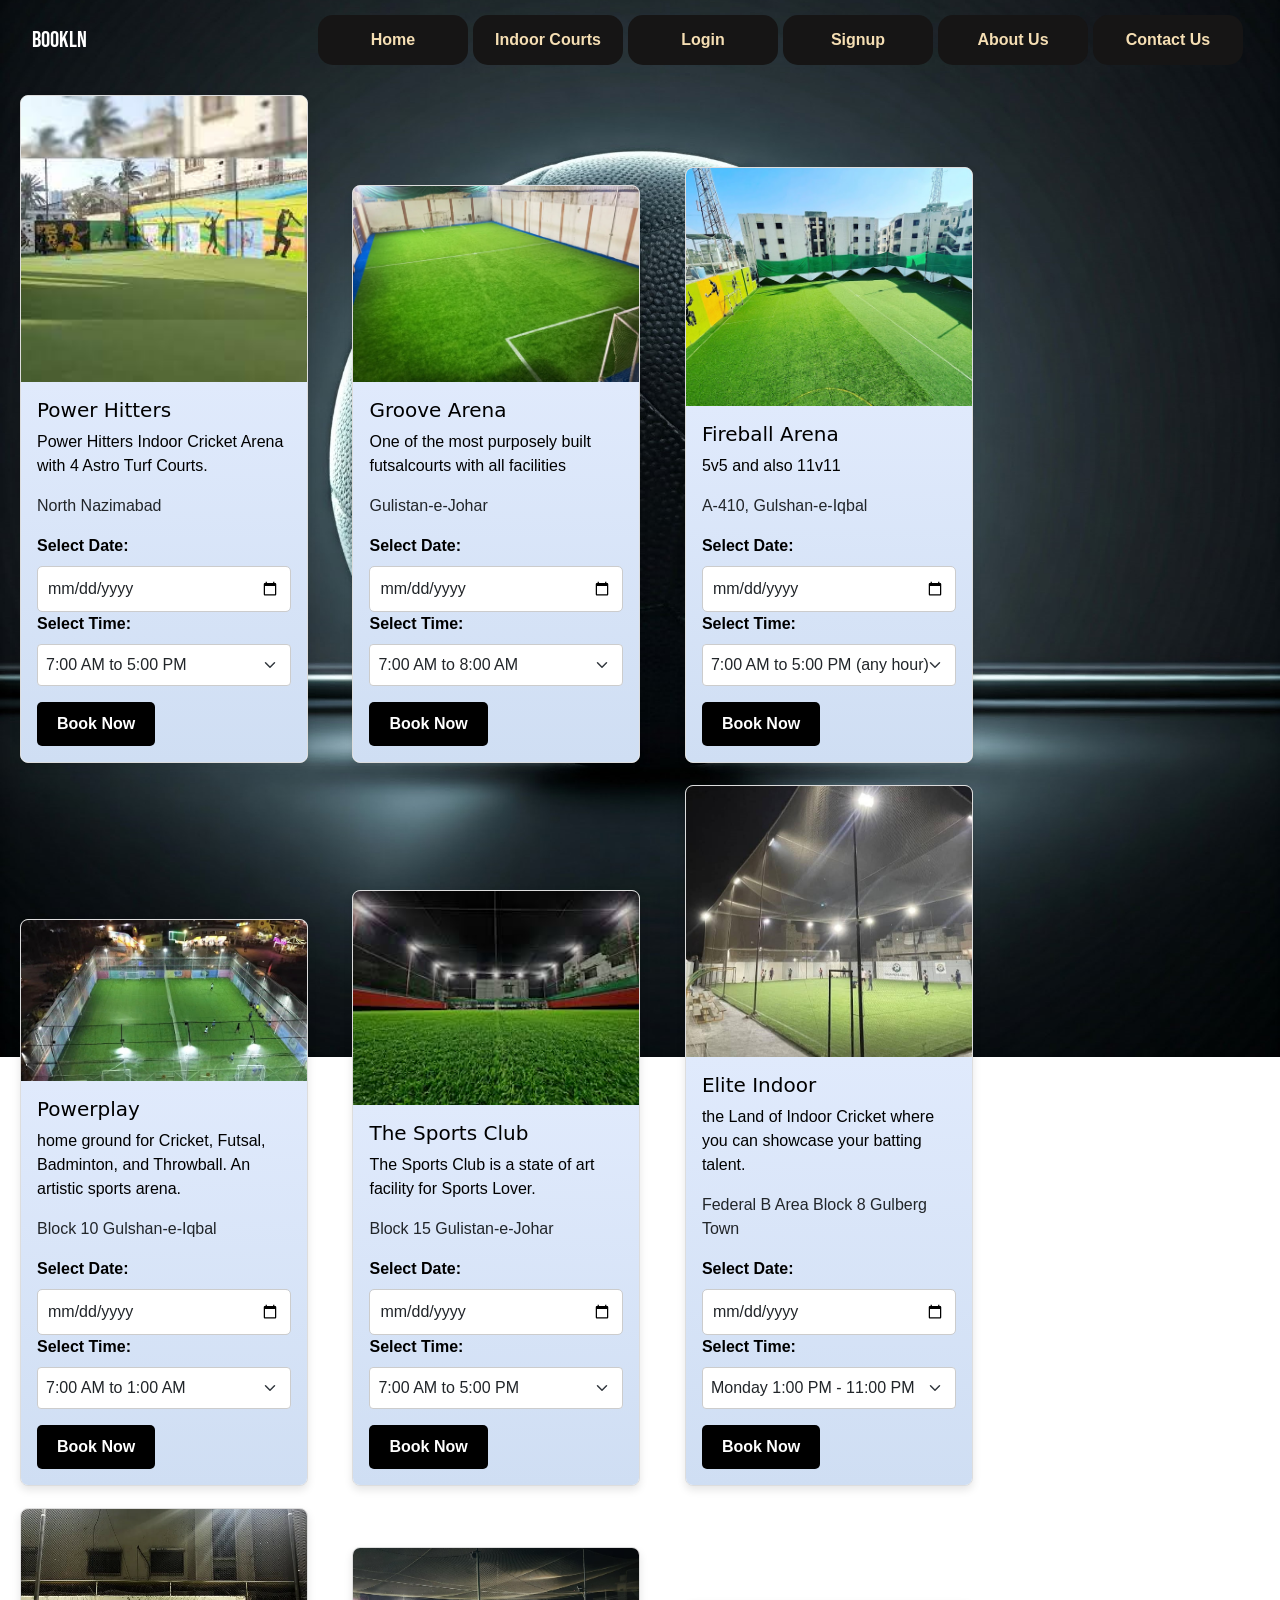
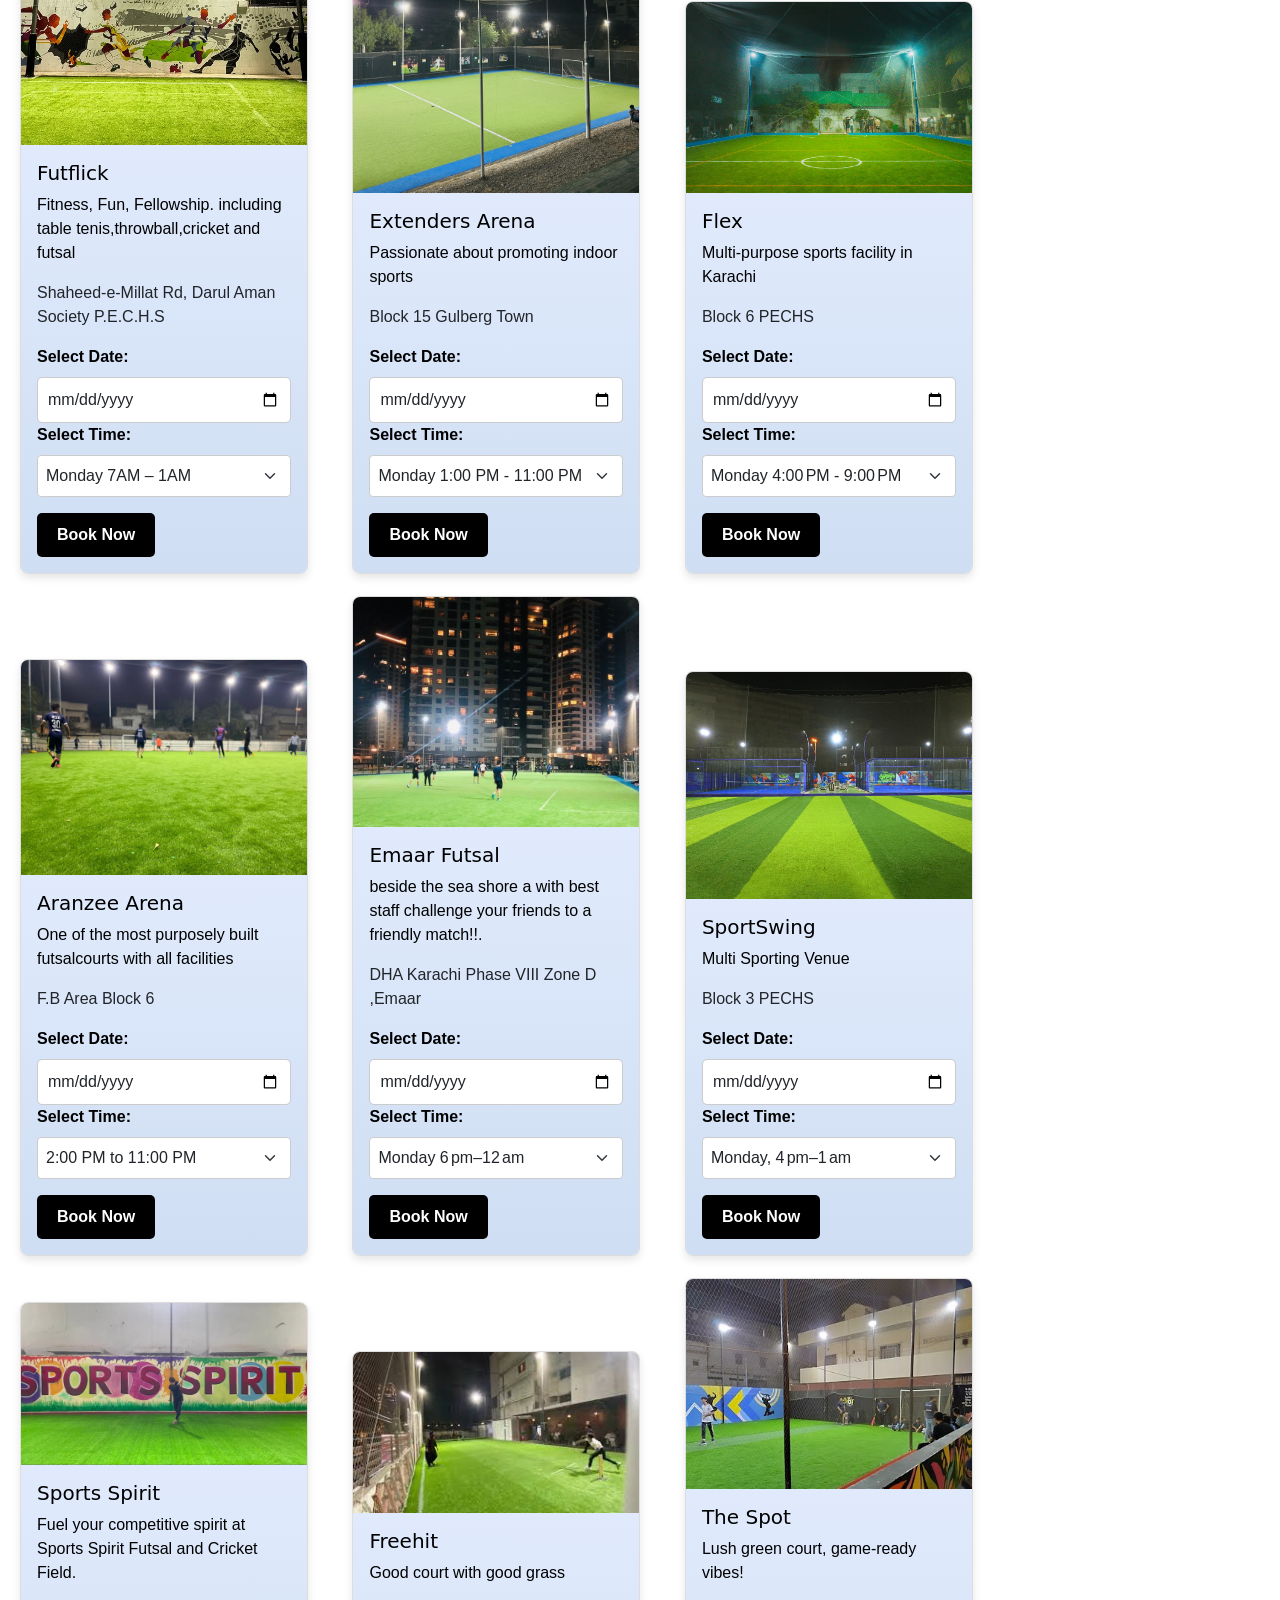
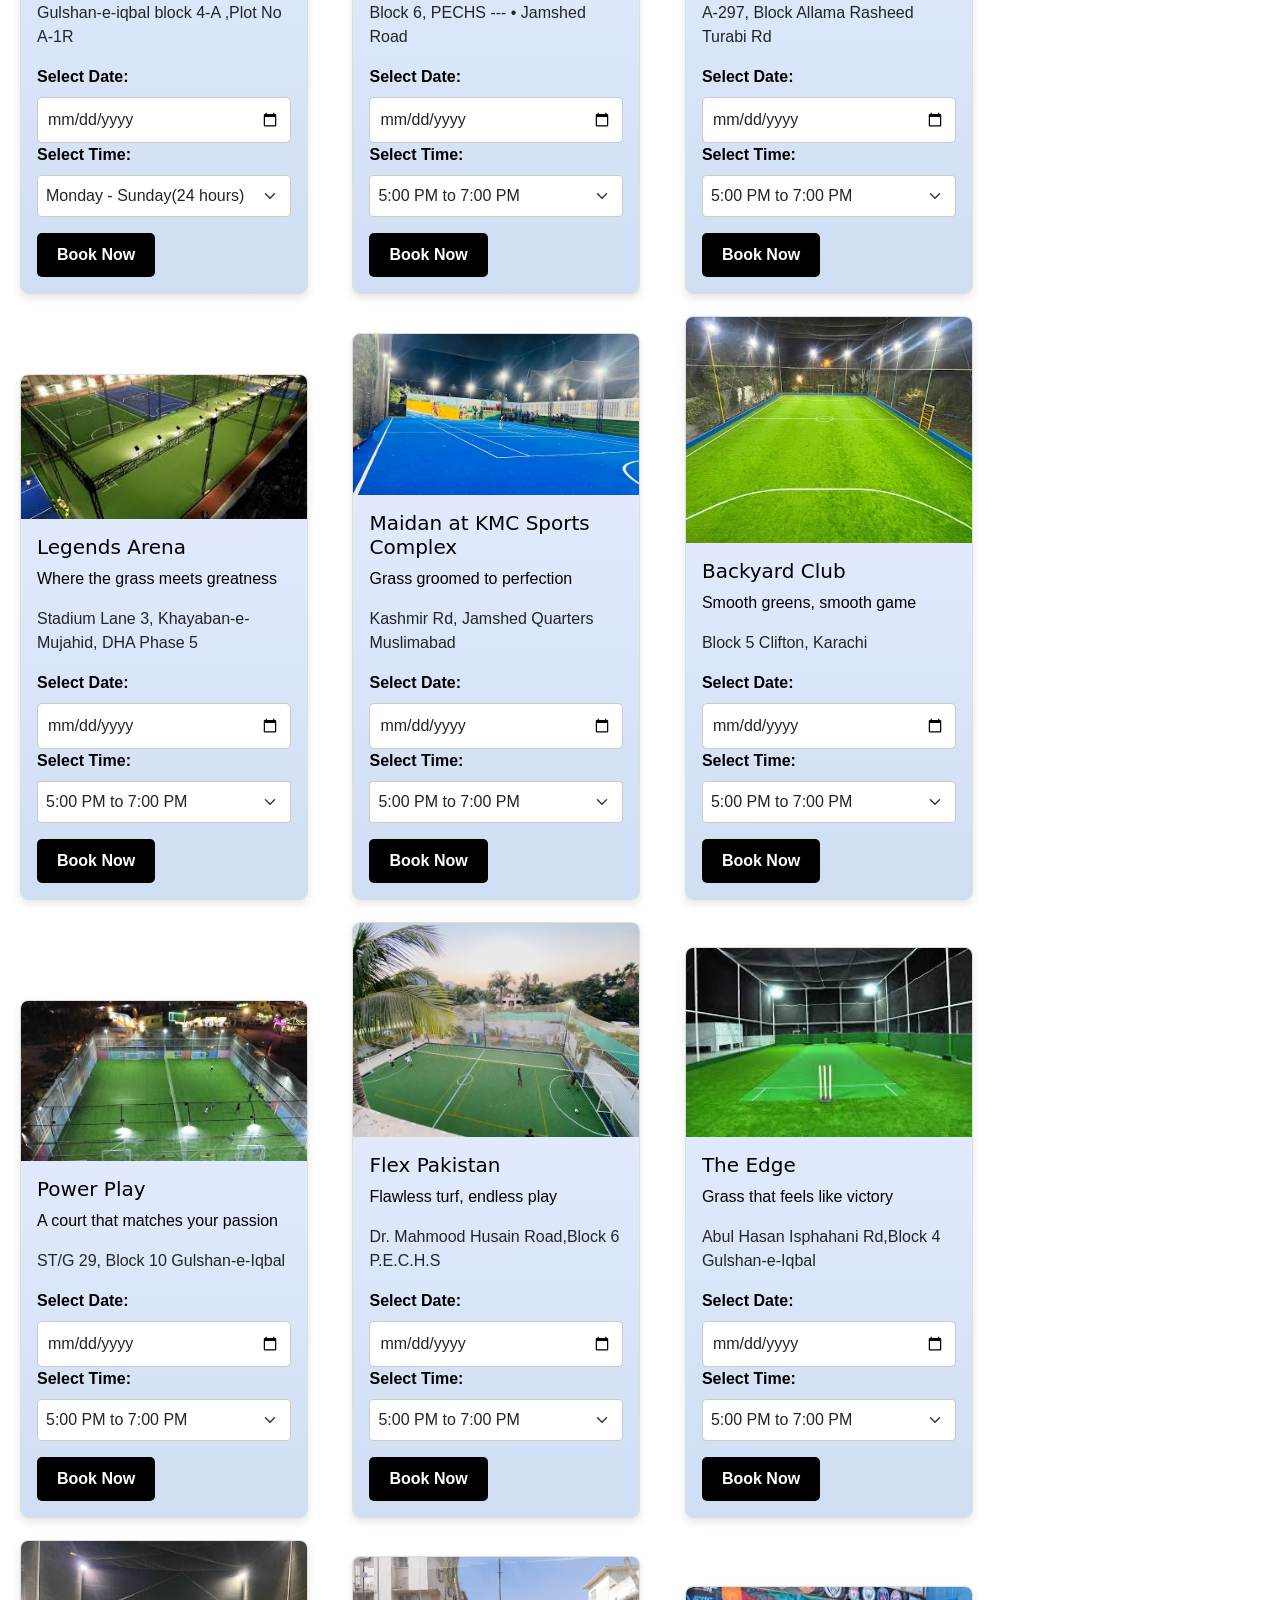
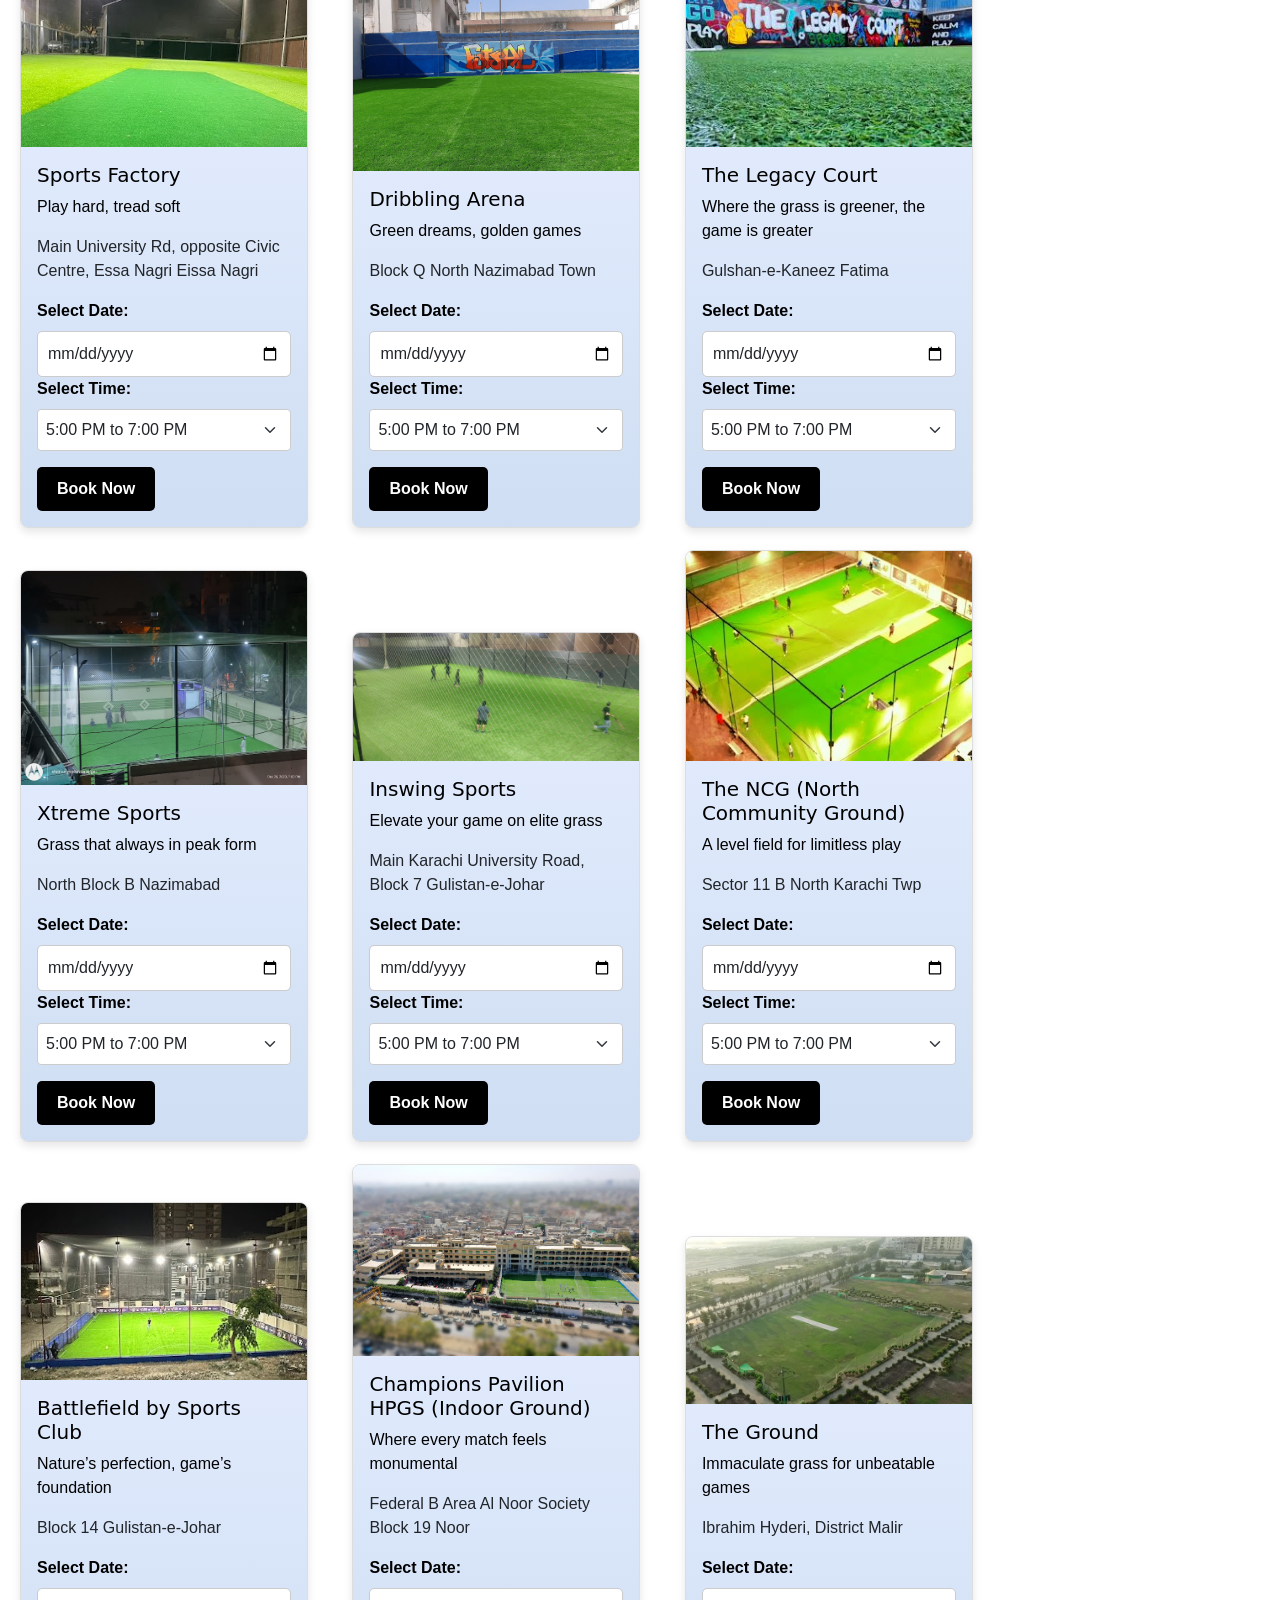
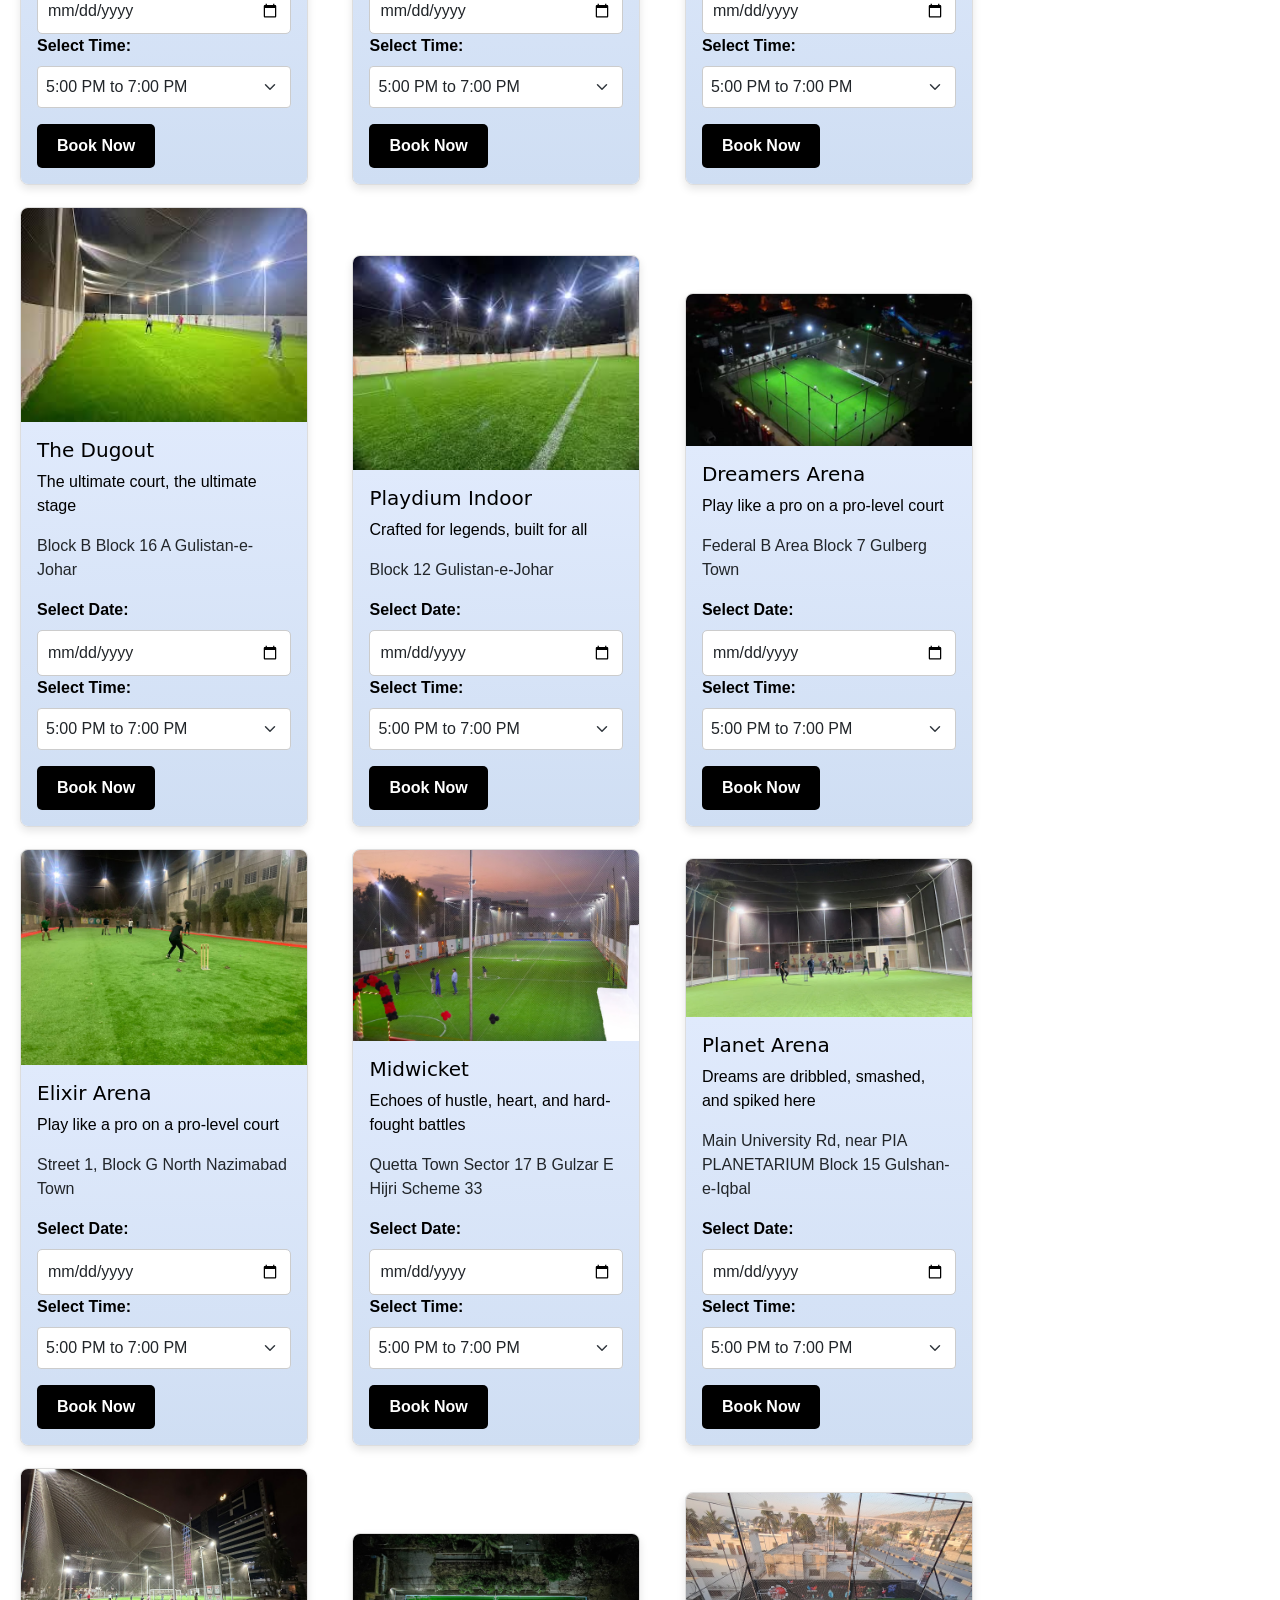
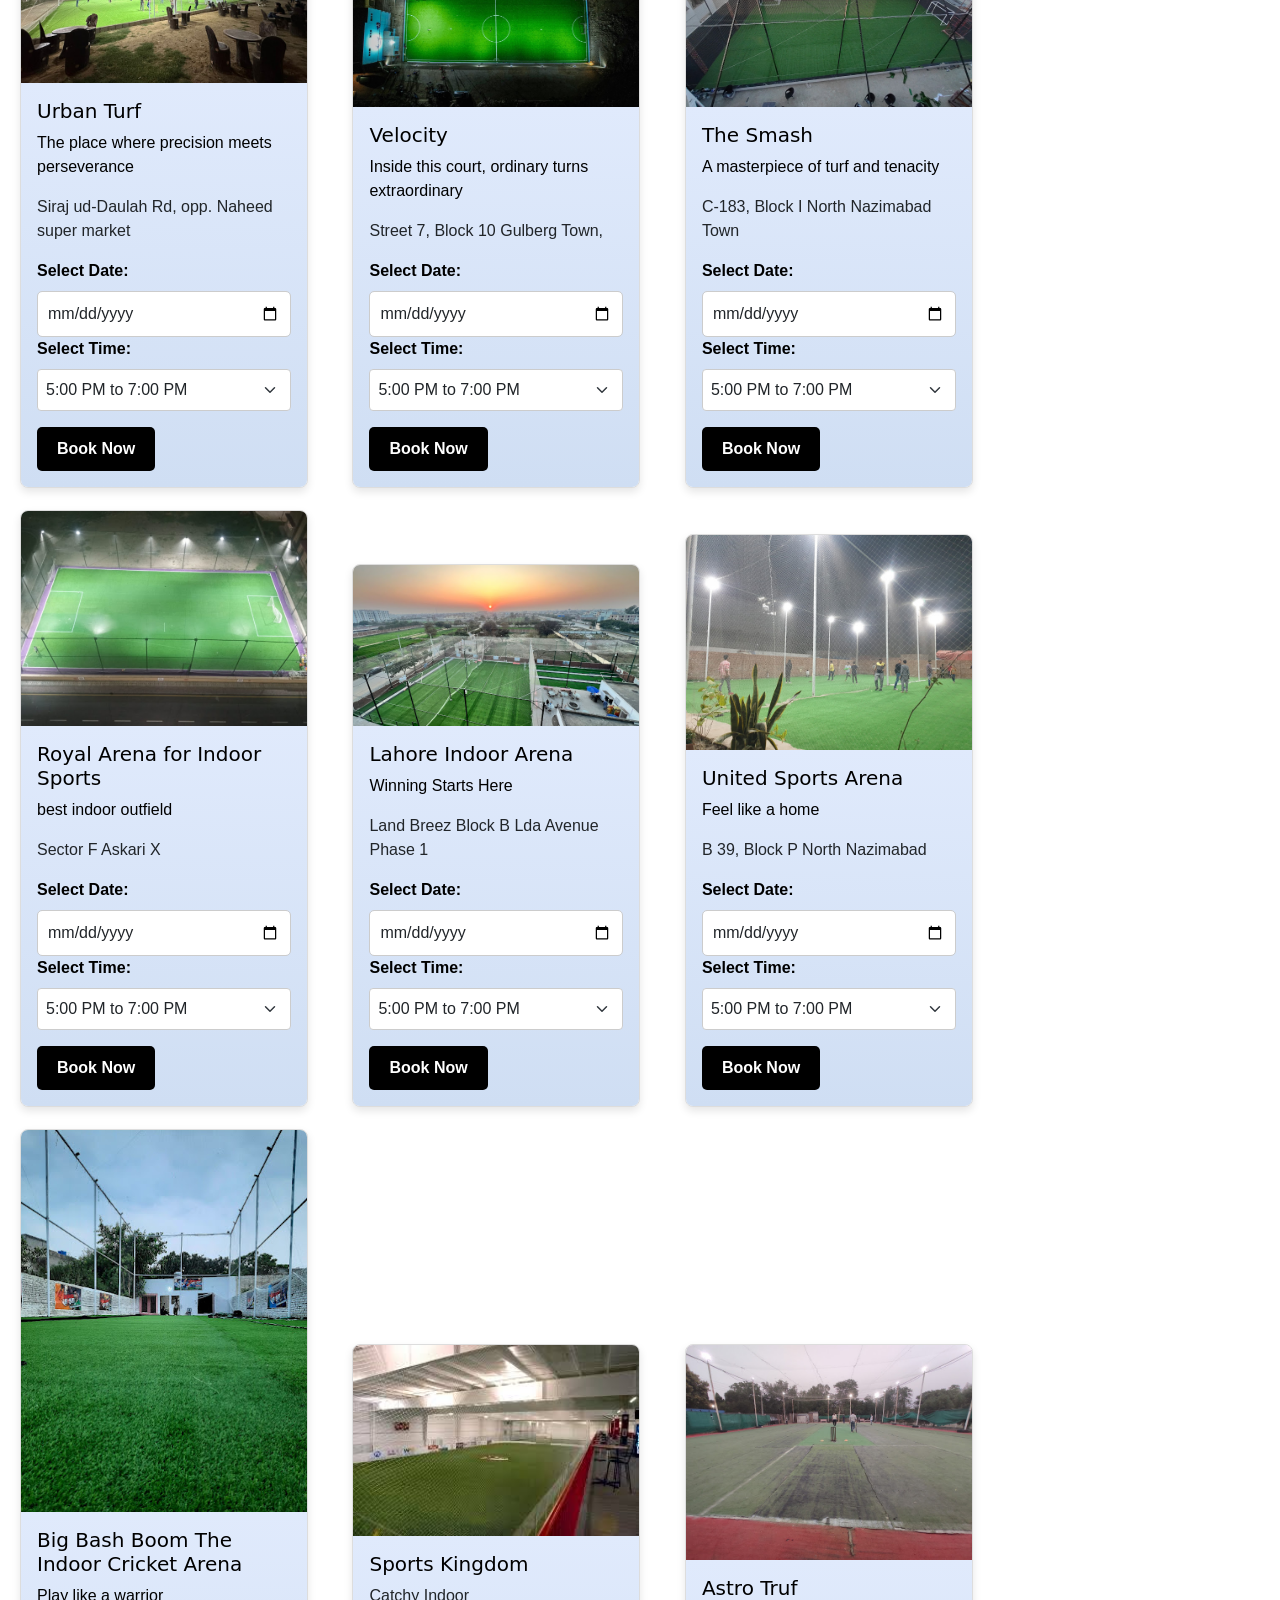
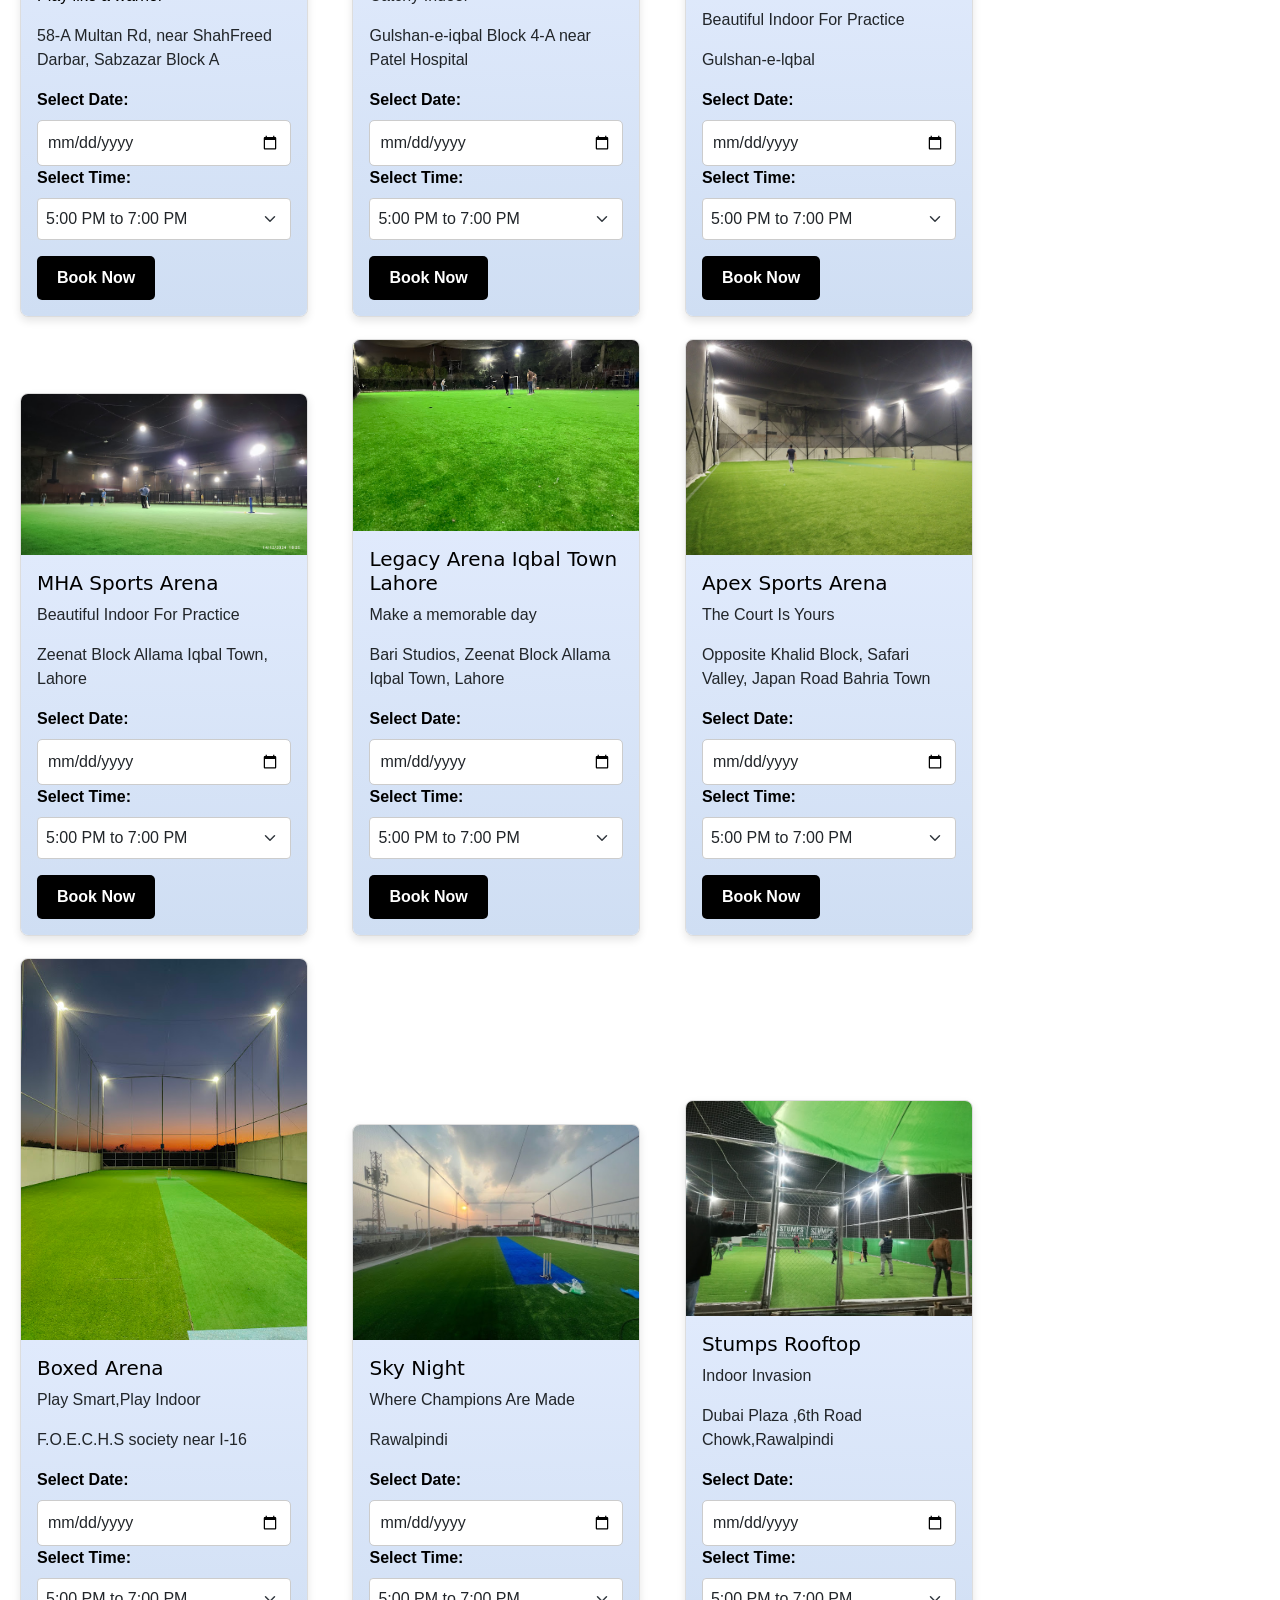
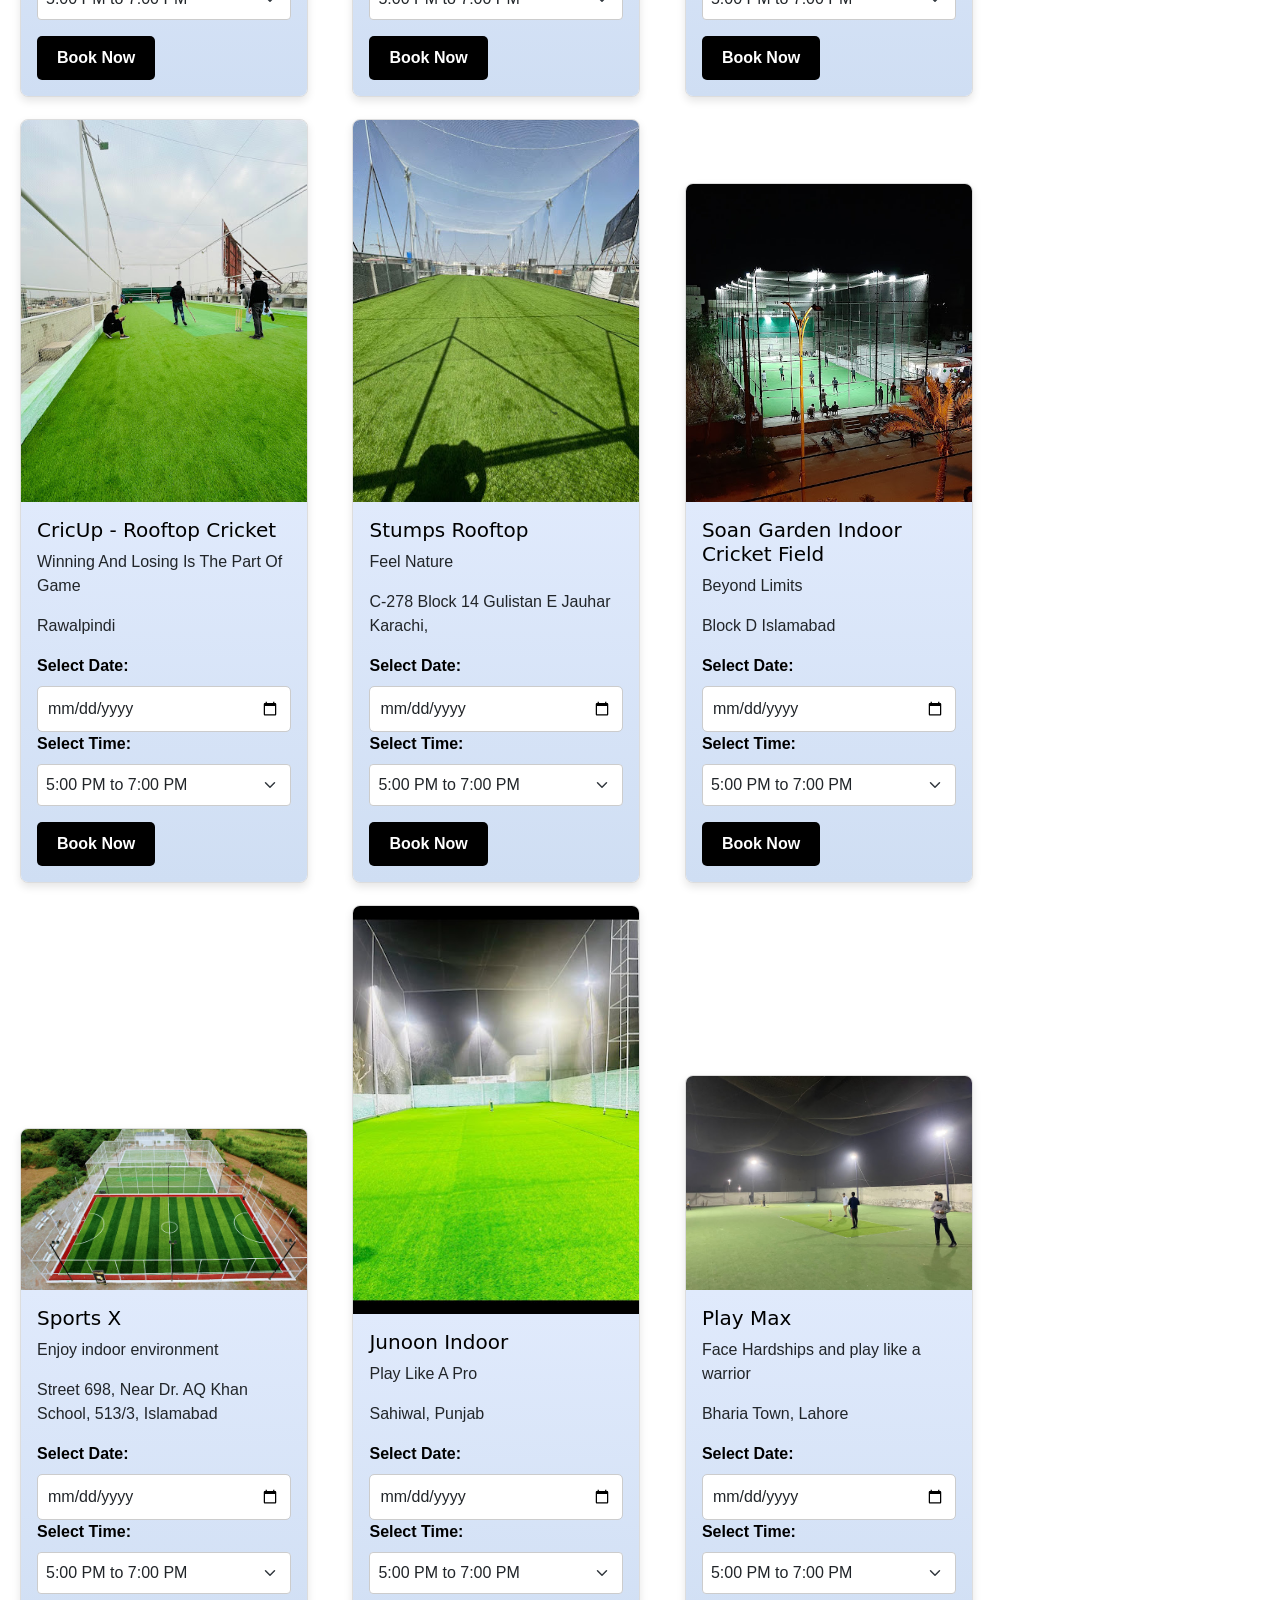
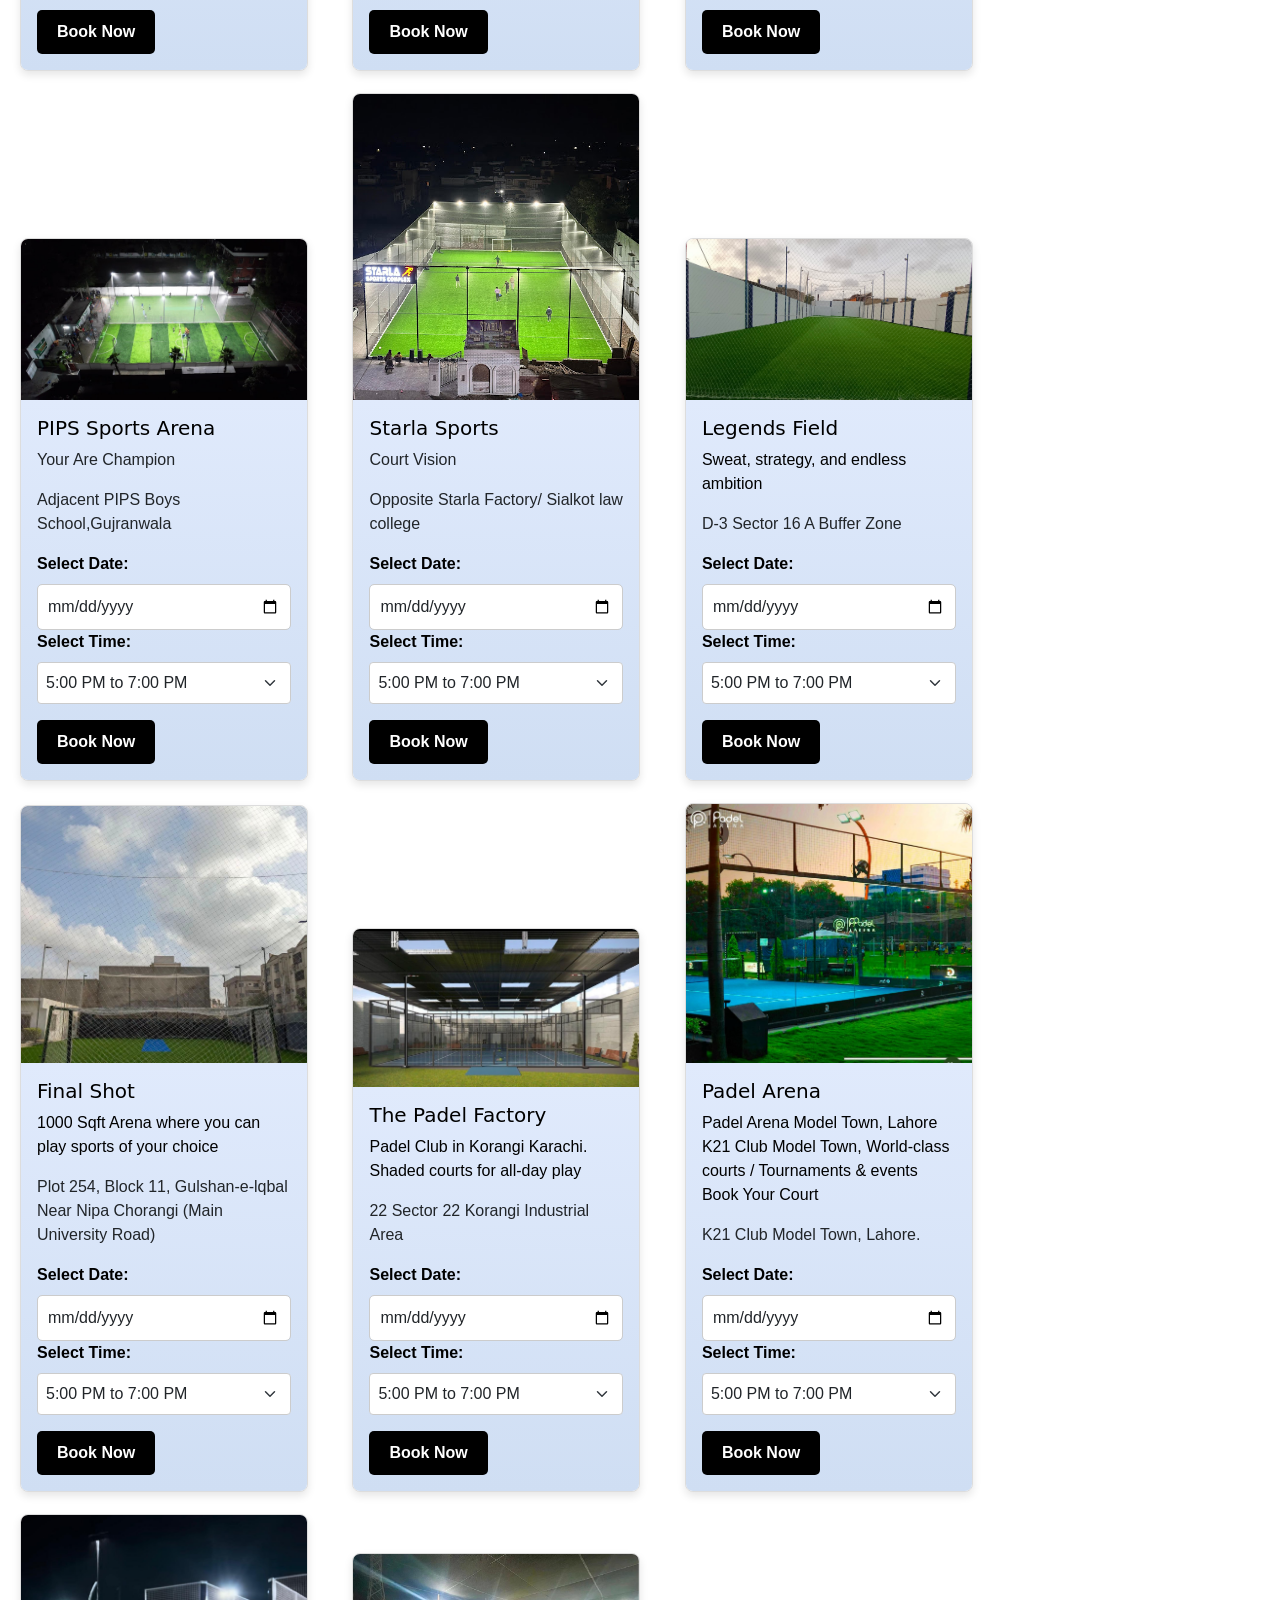
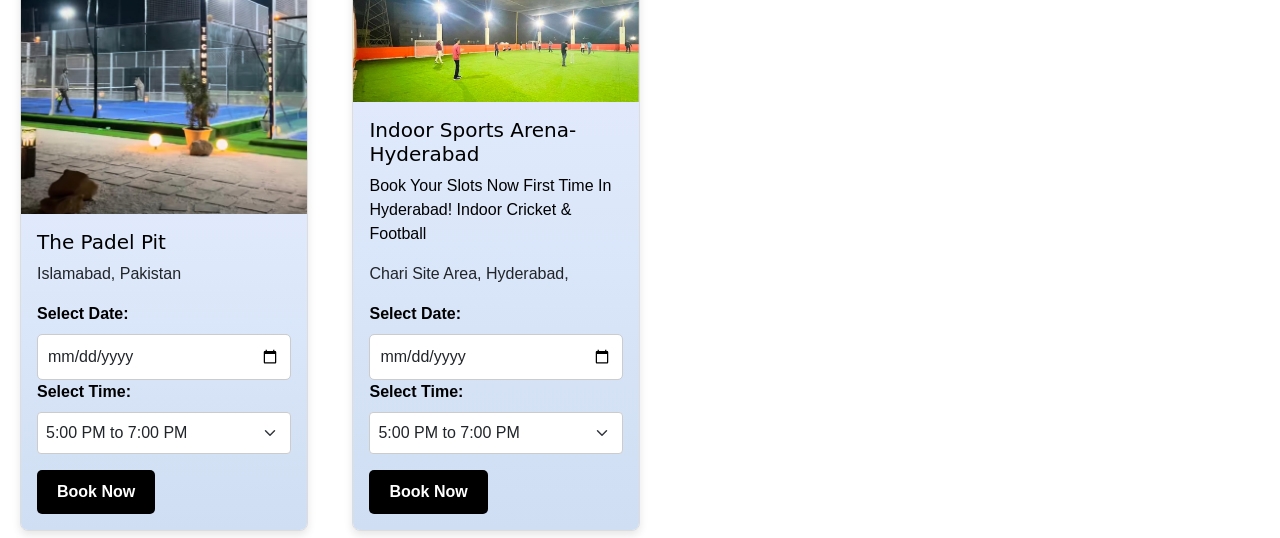
==== src/main/resources/static/indoor.html @ e923f92d "first commit" ====
<!DOCTYPE html>
<html lang="en">

<head>
    <meta charset="UTF-8" />
    <meta name="viewport" content="width=device-width, initial-scale=1.0" />
    <title>Indoor Grounds</title>
    <link rel="preconnect" href="https://fonts.googleapis.com">
    <link rel="preconnect" href="https://fonts.gstatic.com" crossorigin>
    <link
            href="https://fonts.googleapis.com/css2?family=Bebas+Neue&family=Montserrat:ital,wght@0,100..900;1,100..900&display=swap"
            rel="stylesheet">

    <link rel="stylesheet" href="https://cdn.jsdelivr.net/npm/bootstrap@5.3.3/dist/css/bootstrap.min.css">
    <link
            rel="stylesheet"
            href="css/style.css"  />
</head>

<body>
<section class="indoor-bg">

    <nav class="navbar navbar-expand-lg navbar-dark">
        <div class="container-fluid">
            <a class="nav-a navbar-brand" href="#">Bookln</a>
            <button class="navbar-toggler" type="button" data-bs-toggle="collapse" data-bs-target="#navbarNav"
                    aria-controls="navbarNav" aria-expanded="false" aria-label="Toggle navigation">
                <span class="navbar-toggler-icon"></span>
            </button>
            <div class="collapse navbar-collapse" id="navbarNav">
                <ul class="navbar-nav ms-auto">
                    <li>
                        <a class="nav-link" href="index.html"><span>Home</span></a>
                    </li>

                    <li class="nav-item">
                        <a class="nav-link" href="indoor.html"><span>Indoor Courts</span></a>
                    </li>
                    <li>
                        <a class="nav-link" href="login.html"><span>Login</span></a>
                    </li>
                    <li>
                        <a class="nav-link" href="signup.html"><span>Signup</span></a>
                    </li>
                    <li class="nav-item">
                        <a class="nav-link" aria-current="page" href="about.html"><span>About Us</span></a>
                    </li>
                    <li class="nav-item">
                        <a class="nav-link" href="contact.html"><span>Contact Us</span></a>
                    </li>
                </ul>
            </div>
        </div>
    </nav>

    <div class="card" data-court="Power Hitters">
        <img src="images/PowerHitters.jpg" class="card-img-top" alt="Power Hitters" />
        <div class="card-body">
            <h5 class="card-title">Power Hitters</h5>
            <p class="card-text">
                Power Hitters Indoor Cricket Arena with 4 Astro Turf Courts.
            </p>
            <p><i class="fa fa-map-marker"></i> North Nazimabad</p>


            <form action="/book" method="get">
                <input type="hidden" name="court" value="Power Hitters" />
                <input type="hidden" name="number" value="923333164366" />
                <label for="date-select">Select Date:</label>
                <input type="date" id="date-select" name="date" class="form-control" required>
                <label for="time-select-raheem">Select Time:</label>
                <select id="time-select-raheem" name="time" class="form-select">
                    <option value="7:00 AM to 5:00 PM (Monday to Tursday)">
                        7:00 AM to 5:00 PM
                    </option>
                    <option value="5:00 PM to 12:00 AM (Friday to Sunday)">
                        5:00 PM to 12:00 AM
                    </option>
                </select>
                <button type="submit" class="btn btn-primary">Book Now</button>
            </form>
        </div>
    </div>

    <div class="card" data-court="Groove Arena">
        <img src="images/Groove.PNG" class="card-img-top" alt="Groove Court" /> <div class="card-body">
        <h5 class="card-title">Groove Arena</h5>
        <p class="card-text">
            One of the most purposely built futsalcourts with all facilities
        </p>
        <p><i class="fa fa-map-marker"></i> Gulistan-e-Johar</p>

        <form action="/book" method="get">
            <input type="hidden" name="court" value="Groove Arena" />
            <input type="hidden" name="number" value="923153423429" />
            <label for="date-select">Select Date:</label>
            <input type="date" id="date-select" name="date" class="form-control" required>
            <label for="time-select-raheem">Select Time:</label>
            <select id="time-select-raheem" name="time" class="form-select">
                <option value="7:00 AM to 8:00 PM">7:00 AM to 8:00 AM</option>
                <option value="8:00 AM to 9:00 PM">8:00 AM to 9:00 AM</option>
                <option value="9:00 AM to 10:00 PM">9:00 AM to 10:00 AM</option>
                <option value="10:00 AM to 11:00 PM">10:00 AM to 11:00 AM</option>
                <option value="11:00 AM to 12:00 PM">11:00 AM to 12:00 PM</option>
                <option value="5:00 PM to 7:00 PM">5:00 PM to 7:00 PM</option>
                <option value="7:00 PM to 9:00 PM">7:00 PM to 9:00 PM</option>
                <option value="9:00 PM to 11:00 PM">9:00 PM to 11:00 PM</option>
                <option value="11:00 PM to 1:00 AM">11:00 PM to 1:00 AM</option>
            </select>
            <button type="submit" class="btn btn-primary">Book Now</button>
        </form>
    </div>
    </div>

    <div class="card" data-court="Fireball sports Arena">
        <img src="images/FIREBALL.jpg" class="card-img-top" alt="Fireball Arena" /> <div class="card-body">
        <h5 class="card-title">Fireball Arena</h5>
        <p class="card-text">5v5 and also 11v11</p>
        <p><i class="fa fa-map-marker"></i> A-410, Gulshan-e-Iqbal</p>

        <form action="/book" method="get">
            <input type="hidden" name="court" value="Fireball Arena" />
            <input type="hidden" name="number" value="923073833225" />
            <label for="date-select">Select Date:</label>
            <input type="date" id="date-select" name="date" class="form-control" required>
            <label for="time-select-raheem">Select Time:</label>
            <select id="time-select-raheem" name="time" class="form-select">
                <option value="7:00 AM to 5:00 PM">
                    7:00 AM to 5:00 PM (any hour)
                </option>
                <option value="7:00 PM to 1:00 AM">
                    7:00 PM to 1:00 AM (any hour)
                </option>
            </select>
            <button type="submit" class="btn btn-primary">Book Now</button>
        </form>
    </div>
    </div>

    <div class="card" data-court="Powerplay">
        <img src="images/powerplay.jpg" class="card-img-top" alt="Power play" /> <div class="card-body">
        <h5 class="card-title">Powerplay</h5>
        <p class="card-text">
            home ground for Cricket, Futsal, Badminton, and Throwball. An artistic
            sports arena.
        </p>
        <p><i class="fa fa-map-marker"></i> Block 10 Gulshan-e-Iqbal</p>


        <form action="/book" method="get">
            <input type="hidden" name="court" value="Powerplay" />
            <input type="hidden" name="number" value="923193497605" />
            <label for="date-select">Select Date:</label>
            <input type="date" id="date-select" name="date" class="form-control" required>
            <label for="time-select-raheem">Select Time:</label>
            <select id="time-select-raheem" name="time" class="form-select">
                <option value="7:00 AM to 1:00 AM">
                    7:00 AM to 1:00 AM
                </option>
            </select>
            <button type="submit" class="btn btn-primary">Book Now</button>
        </form>
    </div>
    </div>

    <div class="card" data-court="The Sports Club">
        <img src="images/thesportsclub.jpg" class="card-img-top" alt="Thesportsclub22" /> <div class="card-body">
        <h5 class="card-title">The Sports Club</h5>
        <p class="card-text">
            The Sports Club is a state of art facility for Sports Lover.
        </p>
        <p><i class="fa fa-map-marker"></i> Block 15 Gulistan-e-Johar</p>


        <form action="/book" method="get">
            <input type="hidden" name="court" value="Thesportsclub22" />
            <input type="hidden" name="number" value="923167090600" />
            <label for="date-select">Select Date:</label>
            <input type="date" id="date-select" name="date" class="form-control" required>
            <label for="time-select-raheem">Select Time:</label>
            <select id="time-select-raheem" name="time" class="form-select">
                <option value="7:00 AM to 5:00 PM">7:00 AM to 5:00 PM</option>
                <option value="5:00 PM to 12:00 AM">5:00 PM to 12:00 AM</option>
            </select>
            <button type="submit" class="btn btn-primary">Book Now</button>
        </form>
    </div>
    </div>

    <div class="card" data-court="Elite Indoor">
        <img src="images/EliteIndoor.jpg" class="card-img-top" alt="Elite Indoor" /> <div class="card-body">
        <h5 class="card-title">Elite Indoor</h5>
        <p class="card-text">
            the Land of Indoor Cricket where you can showcase your batting talent.
        </p>
        <p><i class="fa fa-map-marker"></i> Federal B Area Block 8 Gulberg Town</p>


        <form action="/book" method="get">
            <input type="hidden" name="court" value="Elite Indoor" />
            <input type="hidden" name="number" value="92335 2361184" />
            <label for="date-select">Select Date:</label>
            <input type="date" id="date-select" name="date" class="form-control" required>
            <label for="time-select-raheem">Select Time:</label>
            <select id="time-select-raheem" name="time" class="form-select">
                <option value="Monday 1:00 PM - 11:00 PM">
                    Monday 1:00 PM - 11:00 PM
                </option>
                <option value="Tuesday 1:00 PM - 11:00 PM">
                    Tuesday 1:00 PM - 11:00 PM
                </option>
                <option value="Wednesday 1:00 PM - 11:00 PM">
                    Wednesday 1:00 PM - 11:00 PM
                </option>
                <option value="Thusday 1:00 PM - 11:00 PM">
                    Thusday 1:00 PM - 11:00 PM
                </option>
                <option value="Friday 1:00 PM - 11:00 PM">
                    Friday 1:00 PM - 11:00 PM
                </option>
                <option value="Saturday 8:00 AM - 11:00 PM">
                    Satday 8:00 AM - 11:00 PM
                </option>
                <option value="Sunday 8:00 AM - 11:00 PM">
                    Sunday 8:00 AM - 11:00 PM
                </option>
            </select>
            <button type="submit" class="btn btn-primary">Book Now</button>
        </form>
    </div>
    </div>

    <div class="card" data-court="Futflick">
        <img src="images/FUTFLIX.PNG" class="card-img-top" alt="Futflick" /> <div class="card-body">
        <h5 class="card-title">Futflick</h5>
        <p class="card-text">
            Fitness, Fun, Fellowship. including table tenis,throwball,cricket and
            futsal
        </p>
        <p><i class="fa fa-map-marker"></i> Shaheed-e-Millat Rd, Darul Aman Society P.E.C.H.S</p>


        <form action="/book" method="get">
            <input type="hidden" name="court" value="Futflick" />
            <input type="hidden" name="number" value="923003928092" />
            <label for="date-select">Select Date:</label>
            <input type="date" id="date-select" name="date" class="form-control" required>
            <label for="time-select-raheem">Select Time:</label>
            <select id="time-select-raheem" name="time" class="form-select">
                <option value="Monday  7AM – 1AM">Monday 7AM – 1AM</option>
                <option value="Tuesday  7AM – 1AM">Tuesday 7AM – 1AM</option>
                <option value="Wednesday  7AM – 1AM">Wednesday 7AM – 1AM</option>
                <option value="Thusday 7AM – 1AM">Thusday 7AM – 1AM</option>
                <option value="Friday 7AM – 2AM">Friday 7AM – 2AM</option>
                <option value="Saturday 7AM – 4AM">Satday 7AM – 4AM</option>
                <option value="Sunday 7AM –11:30PM ">Sunday 7AM –11:30PM</option>
            </select>
            <button type="submit" class="btn btn-primary">Book Now</button>
        </form>
    </div>
    </div>

    <div class="card" data-court="Extenders Arena">
        <img src="images/ExtendersArena.jpg" class="card-img-top" alt="Extenders Arena" /> <div class="card-body">
        <h5 class="card-title">Extenders Arena</h5>
        <p class="card-text">Passionate about promoting indoor sports</p>
        <p><i class="fa fa-map-marker"></i> Block 15 Gulberg Town</p>


        <form action="/book" method="get">
            <input type="hidden" name="court" value="Extenders Arena" />
            <input type="hidden" name="number" value="923182294182" />
            <label for="date-select">Select Date:</label>
            <input type="date" id="date-select" name="date" class="form-control" required>
            <label for="time-select-raheem">Select Time:</label>
            <select id="time-select-raheem" name="time" class="form-select">
                <option value="Monday 1:00 PM - 11:00 PM">
                    Monday 1:00 PM - 11:00 PM
                </option>
                <option value="Tuesday 1:00 PM - 11:00 PM">
                    Tuesday 1:00 PM - 11:00 PM
                </option>
                <option value="Wednesday 1:00 PM - 11:00 PM">
                    Wednesday 1:00 PM - 11:00 PM
                </option>
                <option value="Thusday 1:00 PM - 11:00 PM">
                    Thusday 1:00 PM - 11:00 PM
                </option>
                <option value="Friday 1:00 PM - 11:00 PM">
                    Friday 1:00 PM - 11:00 PM
                </option>
                <option value="Saturday 8:00 AM - 11:00 PM">
                    Satday 8:00 AM - 11:00 PM
                </option>
                <option value="Sunday 8:00 AM - 11:00 PM">
                    Sunday 8:00 AM - 11:00 PM
                </option>
            </select>
            <button type="submit" class="btn btn-primary">Book Now</button>
        </form>
    </div>
    </div>

    <div class="card" data-court="Flex ">
        <img src="images/Flex.jpg" class="card-img-top" alt="Flex " /> <div class="card-body">
        <h5 class="card-title">Flex</h5>
        <p class="card-text">Multi-purpose sports facility in Karachi</p>
        <p><i class="fa fa-map-marker"></i> Block 6 PECHS</p>


        <form action="/book" method="get">
            <input type="hidden" name="court" value="Flex" />
            <input type="hidden" name="number" value="923241027055" />
            <label for="date-select">Select Date:</label>
            <input type="date" id="date-select" name="date" class="form-control" required>
            <label for="time-select-raheem">Select Time:</label>
            <select id="time-select-raheem" name="time" class="form-select">
                <option value="Monday ">Monday 4:00 PM - 9:00 PM</option>
                <option value="Tuesday ">Tuesday 4:30 PM - 9:00 PM</option>
                <option value="Wednesday ">Wednesday 4:30 PM - 9:00 PM</option>
                <option value="Thusday ">Thusday 4:30 PM - 9:00 PM</option>
                <option value="Friday">Friday 4:30 PM - 9:30 PM</option>
                <option value="Saturday ">Satday 4:30 PM - 9:30 PM</option>
                <option value="Sunday ">Sunday 4:30 PM - 9:30 PM</option>
            </select>
            <button type="submit" class="btn btn-primary">Book Now</button>
        </form>
    </div>
    </div>

    <div class="card" data-court="Aranzee Arena">
        <img src="images/AranzeeArena.jpg" class="card-img-top" alt="Aranzee Arena" /> <div class="card-body">
        <h5 class="card-title">Aranzee Arena</h5>
        <p class="card-text">
            One of the most purposely built futsalcourts with all facilities
        </p>
        <p><i class="fa fa-map-marker"></i> F.B Area Block 6</p>


        <form action="/book" method="get">
            <input type="hidden" name="court" value="Aranzee Arena" />
            <input type="hidden" name="number" value="923332226424" />
            <label for="date-select">Select Date:</label>
            <input type="date" id="date-select" name="date" class="form-control" required>
            <label for="time-select-raheem">Select Time:</label>
            <select id="time-select-raheem" name="time" class="form-select">
                <option value="2:00 PM to 11:00 PM">2:00 PM to 11:00 PM</option>
            </select>
            <button type="submit" class="btn btn-primary">Book Now</button>
        </form>
    </div>
    </div>

    <div class="card" data-court="Emaar Futsal ">
        <img src="images/KUEmaar.jpg" class="card-img-top" alt=" Emaar Futsal " /> <div class="card-body">
        <h5 class="card-title">Emaar Futsal</h5>
        <p class="card-text">
            beside the sea shore a with best staff challenge your friends to a
            friendly match!!.
        </p>
        <p><i class="fa fa-map-marker"></i> DHA Karachi Phase VIII Zone D ,Emaar</p>


        <form action="/book" method="get">
            <input type="hidden" name="court" value="Emaar Futsal" />
            <input type="hidden" name="number" value="923026792222." />
            <label for="date-select">Select Date:</label>
            <input type="date" id="date-select" name="date" class="form-control" required>
            <label for="time-select-raheem">Select Time:</label>
            <select id="time-select-raheem" name="time" class="form-select">
                <option value="Monday ,Time:        ">Monday 6 pm–12 am</option>
                <option value="Tuesday,Time:         ">Tuesday 6 pm–12 am</option>
                <option value="Wednesday,Time:         ">
                    Wednesday 6 pm–12 am
                </option>
                <option value="Thursday ,Time:        ">Thursday 6 pm–12 am</option>
                <option value="Friday,Time:        ">Friday 6 pm–12 am</option>
                <option value="Saturday ,Time:        ">
                    Saturday 12 pm–12 am
                </option>
                <option value="Sunday ,Time:         ">Sunday 12 pm–12 am</option>
            </select>
            <button type="submit" class="btn btn-primary">Book Now</button>
        </form>
    </div>
    </div>

    <div class="card" data-court="Sportswing">
        <img src="images/sportswin.jpg" class="card-img-top" alt="Sportswing" /> <div class="card-body">
        <h5 class="card-title">SportSwing</h5>
        <p class="card-text">Multi Sporting Venue</p>
        <p><i class="fa fa-map-marker"></i> Block 3 PECHS</p>


        <form action="/book" method="get">
            <input type="hidden" name="court" value="Sportwing" />
            <input type="hidden" name="number" value="923241541163" />
            <label for="date-select">Select Date:</label>
            <input type="date" id="date-select" name="date" class="form-control" required>
            <label for="time-select-raheem">Select Time:</label>
            <select id="time-select-raheem" name="time" class="form-select">
                <option value="Monday ,Time:        ">Monday, 4 pm–1 am</option>
                <option value="Tuesday,Time:         ">Tuesday, 4 pm–1 am</option>
                <option value="Wednesday,Time:         ">
                    Wednesday, 4 pm–12 am
                </option>
                <option value="Thursday ,Time:        ">
                    Thursday, 12 am–1 pm and 4 pm–1 am
                </option>
                <option value="Friday,Time:        ">Friday, 4 am–1 pm</option>
                <option value="Saturday ,Time:        ">Saturday, 1 pm–1 am</option>
                <option value="Sunday ,Time:         ">Sunday, 1 pm–1 am</option>
            </select>
            <button type="submit" class="btn btn-primary">Book Now</button>
        </form>
    </div>
    </div>

    <div class="card" data-court="Sports Spirit ">
        <img src="images/sportspirit.jpg" class="card-img-top" alt="Sports Spirit" /> <div class="card-body">
        <h5 class="card-title">Sports Spirit</h5>
        <p class="card-text">
            Fuel your competitive spirit at Sports Spirit Futsal and Cricket
            Field.
        </p>
        <p><i class="fa fa-map-marker"></i> Gulshan-e-iqbal block 4-A ,Plot No A-1R </p>


        <form action="/book" method="get">
            <input type="hidden" name="court" value="Sports Spirit" />
            <input type="hidden" name="number" value="923238283392" />
            <label for="date-select">Select Date:</label>
            <input type="date" id="date-select" name="date" class="form-control" required>
            <label for="time-select-raheem">Select Time:</label>
            <select id="time-select-raheem" name="time" class="form-select">
                <option value="day:            time:         ">
                    Monday - Sunday(24 hours)
                </option>
            </select>
            <button type="submit" class="btn btn-primary">Book Now</button>
        </form>
    </div>
    </div>

    <div class="card" data-court="Freehit">
        <img src="images/freehit.jpg" class="card-img-top" alt="Freehit" /> <div class="card-body">
        <h5 class="card-title">Freehit</h5>
        <p class="card-text">Good court with good grass</p>
        <p><i class="fa fa-map-marker"></i> Block 6, PECHS --- • Jamshed Road</p>

        <form action="/book" method="get">
            <input type="hidden" name="court" value="Freehit" />
            <input type="hidden" name="number" value="923182943399" />
            <label for="date-select">Select Date:</label>
            <input type="date" id="date-select" name="date" class="form-control" required>
            <label for="time-select-Freehit">Select Time:</label>
            <select id="time-select-Freehit" name="time" class="form-select">
                <option value="5:00 PM to 7:00 PM">5:00 PM to 7:00 PM</option>
                <option value="7:00 PM to 9:00 PM">7:00 PM to 9:00 PM</option>
                <option value="9:00 PM to 11:00 PM">9:00 PM to 11:00 PM</option>
                <option value="11:00 PM to 1:00 AM">11:00 PM to 1:00 AM</option>
            </select>
            <button type="submit" class="btn btn-primary">Book Now</button>
        </form>
    </div>
    </div>

    <div class="card" data-court="The Spot">
        <img src="images/spot.jpg" class="card-img-top" alt="The Spot" /> <div class="card-body">
        <h5 class="card-title">The Spot</h5>
        <p class="card-text">Lush green court, game-ready vibes!</p>
        <p><i class="fa fa-map-marker"></i> A-297, Block Allama Rasheed Turabi Rd</p>


        <form action="/book" method="get">
            <input type="hidden" name="court" value="The Spot" />
            <input type="hidden" name="number" value="923333095932" />
            <label for="date-select">Select Date:</label>
            <input type="date" id="date-select" name="date" class="form-control" required>
            <label for="time-select-The Spot">Select Time:</label>
            <select id="time-select-The Spot" name="time" class="form-select">
                <option value="5:00 PM to 7:00 PM">5:00 PM to 7:00 PM</option>
                <option value="7:00 PM to 9:00 PM">7:00 PM to 9:00 PM</option>
                <option value="9:00 PM to 11:00 PM">9:00 PM to 11:00 PM</option>
                <option value="11:00 PM to 1:00 AM">11:00 PM to 1:00 AM</option>
            </select>
            <button type="submit" class="btn btn-primary">Book Now</button>
        </form>
    </div>
    </div>

    <div class="card" data-court="Legends Arena">
        <img src="images/Legends arena.jpg" class="card-img-top" alt="Legends Arena" /> <div class="card-body">
        <h5 class="card-title">Legends Arena</h5>
        <p class="card-text">Where the grass meets greatness</p>
        <p><i class="fa fa-map-marker"></i> Stadium Lane 3, Khayaban-e-Mujahid, DHA Phase 5</p>

        <form action="/book" method="get">
            <input type="hidden" name="court" value="Legends Arena" />
            <input type="hidden" name="number" value="923001127362" />
            <label for="date-select">Select Date:</label>
            <input type="date" id="date-select" name="date" class="form-control" required>
            <label for="time-select-Legends Arena">Select Time:</label>
            <select id="time-select-Legends Arena" name="time" class="form-select">
                <option value="5:00 PM to 7:00 PM">5:00 PM to 7:00 PM</option>
                <option value="7:00 PM to 9:00 PM">7:00 PM to 9:00 PM</option>
                <option value="9:00 PM to 11:00 PM">9:00 PM to 11:00 PM</option>
                <option value="11:00 PM to 1:00 AM">11:00 PM to 1:00 AM</option>
            </select>
            <button type="submit" class="btn btn-primary">Book Now</button>
        </form>
    </div>
    </div>

    <div class="card" data-court="Maidan at KMC Sports Complex">
        <img src="images/Maidan_at_kmc.jpg" class="card-img-top"
             alt="Maidan at KMC Sports Complex" /> <div class="card-body">
        <h5 class="card-title">Maidan at KMC Sports Complex</h5>
        <p class="card-text">Grass groomed to perfection</p>
        <p><i class="fa fa-map-marker"></i> Kashmir Rd, Jamshed Quarters Muslimabad</p>


        <form action="/book" method="get">
            <input type="hidden" name="court" value="Maidan at KMC Sports Complex" />
            <input type="hidden" name="number" value="923330624326" />
            <label for="date-select">Select Date:</label>
            <input type="date" id="date-select" name="date" class="form-control" required>
            <label for="time-select-Maidan at KMC Sports Complex">Select Time:</label>
            <select id="time-select-Maidan at KMC Sports Complex" name="time" class="form-select">
                <option value="5:00 PM to 7:00 PM">5:00 PM to 7:00 PM</option>
                <option value="7:00 PM to 9:00 PM">7:00 PM to 9:00 PM</option>
                <option value="9:00 PM to 11:00 PM">9:00 PM to 11:00 PM</option>
                <option value="11:00 PM to 1:00 AM">11:00 PM to 1:00 AM</option>
            </select>
            <button type="submit" class="btn btn-primary">Book Now</button>
        </form>
    </div>
    </div>

    <div class="card" data-court="Backyard Club">
        <img src="images/backyardclub.jpg" class="card-img-top" alt="Backyard Club" /> <div class="card-body">
        <h5 class="card-title">Backyard Club</h5>
        <p class="card-text">Smooth greens, smooth game</p>
        <p><i class="fa fa-map-marker"></i> Block 5 Clifton, Karachi</p>



        <form action="/book" method="get">
            <input type="hidden" name="court" value="Backyard Club" />
            <input type="hidden" name="number" value="923196756090" />
            <label for="date-select">Select Date:</label>
            <input type="date" id="date-select" name="date" class="form-control" required>
            <label for="time-select-Backyard Club">Select Time:</label>
            <select id="time-select-Backyard Club" name="time" class="form-select">
                <option value="5:00 PM to 7:00 PM">5:00 PM to 7:00 PM</option>
                <option value="7:00 PM to 9:00 PM">7:00 PM to 9:00 PM</option>
                <option value="9:00 PM to 11:00 PM">9:00 PM to 11:00 PM</option>
                <option value="11:00 PM to 1:00 AM">11:00 PM to 1:00 AM</option>
            </select>
            <button type="submit" class="btn btn-primary">Book Now</button>
        </form>
    </div>
    </div>

    <div class="card" data-court="Power Play">
        <img src="images/powerplay.jpg" class="card-img-top" alt="Power Play" /> <div class="card-body">
        <h5 class="card-title">Power Play</h5>
        <p class="card-text">A court that matches your passion</p>
        <p><i class="fa fa-map-marker"></i> ST/G 29, Block 10 Gulshan-e-Iqbal</p>



        <form action="/book" method="get">
            <input type="hidden" name="court" value="Power Play" />
            <input type="hidden" name="number" value="923313165589" />
            <label for="date-select">Select Date:</label>
            <input type="date" id="date-select" name="date" class="form-control" required>
            <label for="time-select-Power Play">Select Time:</label>
            <select id="time-select-Power Play" name="time" class="form-select">
                <option value="5:00 PM to 7:00 PM">5:00 PM to 7:00 PM</option>
                <option value="7:00 PM to 9:00 PM">7:00 PM to 9:00 PM</option>
                <option value="9:00 PM to 11:00 PM">9:00 PM to 11:00 PM</option>
                <option value="11:00 PM to 1:00 AM">11:00 PM to 1:00 AM</option>
            </select>
            <button type="submit" class="btn btn-primary">Book Now</button>
        </form>
    </div>
    </div>

    <div class="card" data-court="Flex Pakistan">
        <img src="images/flex pakistan.jpg" class="card-img-top" alt="Flex Pakistan" /> <div class="card-body">
        <h5 class="card-title">Flex Pakistan</h5>
        <p class="card-text">Flawless turf, endless play</p>
        <p><i class="fa fa-map-marker"></i> Dr. Mahmood Husain Road,Block 6 P.E.C.H.S</p>


        <form action="/book" method="get">
            <input type="hidden" name="court" value="Flex Pakistan" />
            <input type="hidden" name="number" value="923241027055" />
            <label for="date-select">Select Date:</label>
            <input type="date" id="date-select" name="date" class="form-control" required>
            <label for="time-select-Flex Pakistan">Select Time:</label>
            <select id="time-select-Flex Pakistan" name="time" class="form-select">
                <option value="5:00 PM to 7:00 PM">5:00 PM to 7:00 PM</option>
                <option value="7:00 PM to 9:00 PM">7:00 PM to 9:00 PM</option>
                <option value="9:00 PM to 11:00 PM">9:00 PM to 11:00 PM</option>
                <option value="11:00 PM to 1:00 AM">11:00 PM to 1:00 AM</option>
            </select>
            <button type="submit" class="btn btn-primary">Book Now</button>
        </form>
    </div>
    </div>

    <div class="card" data-court="The Edge ">
        <img src="images/TheEdge.jpg" class="card-img-top" alt="The Edge " /> <div class="card-body">
        <h5 class="card-title">The Edge</h5>
        <p class="card-text">Grass that feels like victory</p>
        <p><i class="fa fa-map-marker"></i> Abul Hasan Isphahani Rd,Block 4 Gulshan-e-Iqbal</p>


        <form action="/book" method="get">
            <input type="hidden" name="court" value="The Edge " />
            <input type="hidden" name="number" value="923390507050" />
            <label for="date-select">Select Date:</label>
            <input type="date" id="date-select" name="date" class="form-control" required>
            <label for="time-select-The Edge">Select Time:</label>
            <select id="time-select-The Edge" name="time" class="form-select">
                <option value="5:00 PM to 7:00 PM">5:00 PM to 7:00 PM</option>
                <option value="7:00 PM to 9:00 PM">7:00 PM to 9:00 PM</option>
                <option value="9:00 PM to 11:00 PM">9:00 PM to 11:00 PM</option>
                <option value="11:00 PM to 1:00 AM">11:00 PM to 1:00 AM</option>
            </select>
            <button type="submit" class="btn btn-primary">Book Now</button>
        </form>
    </div>
    </div>

    <div class="card" data-court="Sports Factory">
        <img src="images/SportsFactory.jpg" class="card-img-top" alt="Sports Factory" /> <div class="card-body">
        <h5 class="card-title">Sports Factory</h5>
        <p class="card-text">Play hard, tread soft</p>
        <p><i class="fa fa-map-marker"></i> Main University Rd, opposite Civic Centre, Essa Nagri Eissa Nagri</p>

        <form action="/book" method="get">
            <input type="hidden" name="court" value="Sports Factory" />
            <input type="hidden" name="number" value="923359277770" />
            <label for="date-select">Select Date:</label>
            <input type="date" id="date-select" name="date" class="form-control" required>
            <label for="time-select-Sports Factory">Select Time:</label>
            <select id="time-select-Sports Factory" name="time" class="form-select">
                <option value="5:00 PM to 7:00 PM">5:00 PM to 7:00 PM</option>
                <option value="7:00 PM to 9:00 PM">7:00 PM to 9:00 PM</option>
                <option value="9:00 PM to 11:00 PM">9:00 PM to 11:00 PM</option>
                <option value="11:00 PM to 1:00 AM">11:00 PM to 1:00 AM</option>
            </select>
            <button type="submit" class="btn btn-primary">Book Now</button>
        </form>
    </div>
    </div>

    <div class="card" data-court="Dribbling Arena">
        <img src="images/DribblingArena.jpg" class="card-img-top" alt="Dribbling Arena" /> <div class="card-body">
        <h5 class="card-title">Dribbling Arena</h5>
        <p class="card-text">Green dreams, golden games</p>
        <p><i class="fa fa-map-marker"></i> Block Q North Nazimabad Town</p>

        <form action="/book" method="get">
            <input type="hidden" name="court" value="Dribbling Arena" />
            <input type="hidden" name="number" value="923700028410" />
            <label for="date-select">Select Date:</label>
            <input type="date" id="date-select" name="date" class="form-control" required>
            <label for="time-select-Dribbling Arena">Select Time:</label>
            <select id="time-select-Dribbling Arena" name="time" class="form-select">
                <option value="5:00 PM to 7:00 PM">5:00 PM to 7:00 PM</option>
                <option value="7:00 PM to 9:00 PM">7:00 PM to 9:00 PM</option>
                <option value="9:00 PM to 11:00 PM">9:00 PM to 11:00 PM</option>
                <option value="11:00 PM to 1:00 AM">11:00 PM to 1:00 AM</option>
            </select>
            <button type="submit" class="btn btn-primary">Book Now</button>
        </form>
    </div>
    </div>

    <div class="card" data-court="The Legacy Court">
        <img src="images/LegacyCourt.jpg" class="card-img-top" alt="The Legacy Court" /> <div class="card-body">
        <h5 class="card-title">The Legacy Court</h5>
        <p class="card-text">Where the grass is greener, the game is greater</p>
        <p><i class="fa fa-map-marker"></i> Gulshan-e-Kaneez Fatima</p>

        <form action="/book" method="get">
            <input type="hidden" name="court" value="The Legacy Court" />
            <input type="hidden" name="number" value="923126628197" />
            <label for="date-select">Select Date:</label>
            <input type="date" id="date-select" name="date" class="form-control" required>
            <label for="time-select-The Legacy Court">Select Time:</label>
            <select id="time-select-The Legacy Court" name="time" class="form-select">
                <option value="5:00 PM to 7:00 PM">5:00 PM to 7:00 PM</option>
                <option value="7:00 PM to 9:00 PM">7:00 PM to 9:00 PM</option>
                <option value="9:00 PM to 11:00 PM">9:00 PM to 11:00 PM</option>
                <option value="11:00 PM to 1:00 AM">11:00 PM to 1:00 AM</option>
            </select>
            <button type="submit" class="btn btn-primary">Book Now</button>
        </form>
    </div>
    </div>

    <div class="card" data-court="Xtreme Sports">
        <img src="images/XtremeSports.jpg" class="card-img-top" alt="Xtreme Sports" /> <div class="card-body">
        <h5 class="card-title">Xtreme Sports</h5>
        <p class="card-text">Grass that always in peak form</p>
        <p><i class="fa fa-map-marker"></i> North Block B Nazimabad</p>

        <form action="/book" method="get">
            <input type="hidden" name="court" value="Xtreme Sports" />
            <input type="hidden" name="number" value="923072235656" />
            <label for="date-select">Select Date:</label>
            <input type="date" id="date-select" name="date" class="form-control" required>
            <label for="time-select-Xtreme Sports">Select Time:</label>
            <select id="time-select-Xtreme Sports" name="time" class="form-select">
                <option value="5:00 PM to 7:00 PM">5:00 PM to 7:00 PM</option>
                <option value="7:00 PM to 9:00 PM">7:00 PM to 9:00 PM</option>
                <option value="9:00 PM to 11:00 PM">9:00 PM to 11:00 PM</option>
                <option value="11:00 PM to 1:00 AM">11:00 PM to 1:00 AM</option>
            </select>
            <button type="submit" class="btn btn-primary">Book Now</button>
        </form>
    </div>
    </div>

    <div class="card" data-court="Inswing Sports">
        <img src="images/Inswingsports.jpg" class="card-img-top" alt="Inswing Sports" /> <div class="card-body">
        <h5 class="card-title">Inswing Sports</h5>
        <p class="card-text">Elevate your game on elite grass</p>
        <p><i class="fa fa-map-marker"></i> Main Karachi University Road, Block 7 Gulistan-e-Johar</p>

        <form action="/book" method="get">
            <input type="hidden" name="court" value="Inswing Sports" />
            <input type="hidden" name="number" value="923343062480" />
            <label for="date-select">Select Date:</label>
            <input type="date" id="date-select" name="date" class="form-control" required>
            <label for="time-select-Inswing Sports">Select Time:</label>
            <select id="time-select-Inswing Sports" name="time" class="form-select">
                <option value="5:00 PM to 7:00 PM">5:00 PM to 7:00 PM</option>
                <option value="7:00 PM to 9:00 PM">7:00 PM to 9:00 PM</option>
                <option value="9:00 PM to 11:00 PM">9:00 PM to 11:00 PM</option>
                <option value="11:00 PM to 1:00 AM">11:00 PM to 1:00 AM</option>
            </select>
            <button type="submit" class="btn btn-primary">Book Now</button>
        </form>
    </div>
    </div>

    <div class="card" data-court="The NCG (North Community Ground)">
        <img src="images/NCG.jpg" class="card-img-top"
             alt="The NCG (North Community Ground)" /> <div class="card-body">
        <h5 class="card-title">The NCG (North Community Ground)</h5>
        <p class="card-text">A level field for limitless play</p>
        <p><i class="fa fa-map-marker"></i> Sector 11 B North Karachi Twp</p>

        <form action="/book" method="get">
            <input type="hidden" name="court" value="The NCG (North Community Ground)" />
            <input type="hidden" name="number" value="923000900269" />
            <label for="date-select">Select Date:</label>
            <input type="date" id="date-select" name="date" class="form-control" required>
            <label for="time-select-The NCG (North Community Ground)">Select Time:</label>
            <select id="time-select-The NCG (North Community Ground)" name="time" class="form-select">
                <option value="5:00 PM to 7:00 PM">5:00 PM to 7:00 PM</option>
                <option value="7:00 PM to 9:00 PM">7:00 PM to 9:00 PM</option>
                <option value="9:00 PM to 11:00 PM">9:00 PM to 11:00 PM</option>
                <option value="11:00 PM to 1:00 AM">11:00 PM to 1:00 AM</option>
            </select>
            <button type="submit" class="btn btn-primary">Book Now</button>
        </form>
    </div>
    </div>

    <div class="card" data-court="Battlefield by Sports Club">
        <img src="images/Battlefield.jpg" class="card-img-top"
             alt="Battlefield by Sports Club" /> <div class="card-body">
        <h5 class="card-title">Battlefield by Sports Club</h5>
        <p class="card-text">Nature’s perfection, game’s foundation</p>
        <p><i class="fa fa-map-marker"></i> Block 14 Gulistan-e-Johar</p>

        <form action="/book" method="get">
            <input type="hidden" name="court" value="Battlefield by Sports Club" />
            <input type="hidden" name="number" value="923193008828" />
            <label for="date-select">Select Date:</label>
            <input type="date" id="date-select" name="date" class="form-control" required>
            <label for="time-select-Battlefield by Sports Club">Select Time:</label>
            <select id="time-select-Battlefield by Sports Club" name="time" class="form-select">
                <option value="5:00 PM to 7:00 PM">5:00 PM to 7:00 PM</option>
                <option value="7:00 PM to 9:00 PM">7:00 PM to 9:00 PM</option>
                <option value="9:00 PM to 11:00 PM">9:00 PM to 11:00 PM</option>
                <option value="11:00 PM to 1:00 AM">11:00 PM to 1:00 AM</option>
            </select>
            <button type="submit" class="btn btn-primary">Book Now</button>
        </form>
    </div>
    </div>

    <div class="card" data-court="Champions Pavilion HPGS (Indoor Ground)">
        <img src="images/ChampionsPavillon.jpg" class="card-img-top"
             alt="Champions Pavilion HPGS (Indoor Ground)" /> <div class="card-body">
        <h5 class="card-title">Champions Pavilion HPGS (Indoor Ground)</h5>
        <p class="card-text">Where every match feels monumental</p>
        <p><i class="fa fa-map-marker"></i> Federal B Area Al Noor Society Block 19 Noor</p>

        <form action="/book" method="get">
            <input type="hidden" name="court" value="Champions Pavilion HPGS (Indoor Ground)" />
            <input type="hidden" name="number" value="923090214747" />
            <label for="date-select">Select Date:</label>
            <input type="date" id="date-select" name="date" class="form-control" required>
            <label for="time-select-Champions Pavilion HPGS (Indoor Ground)">Select Time:</label>
            <select id="time-select-Champions Pavilion HPGS (Indoor Ground)" name="time" class="form-select">
                <option value="5:00 PM to 7:00 PM">5:00 PM to 7:00 PM</option>
                <option value="7:00 PM to 9:00 PM">7:00 PM to 9:00 PM</option>
                <option value="9:00 PM to 11:00 PM">9:00 PM to 11:00 PM</option>
                <option value="11:00 PM to 1:00 AM">11:00 PM to 1:00 AM</option>
            </select>
            <button type="submit" class="btn btn-primary">Book Now</button>
        </form>
    </div>
    </div>

    <div class="card" data-court="The Ground">
        <img src="images/ground.jpeg" class="card-img-top" alt="The Ground" /> <div class="card-body">
        <h5 class="card-title">The Ground</h5>
        <p class="card-text">Immaculate grass for unbeatable games</p>
        <p><i class="fa fa-map-marker"></i> Ibrahim Hyderi, District Malir</p>

        <form action="/book" method="get">
            <input type="hidden" name="court" value="The Ground" />
            <input type="hidden" name="number" value="923423898153" />
            <label for="date-select">Select Date:</label>
            <input type="date" id="date-select" name="date" class="form-control" required>
            <label for="time-select-The Ground">Select Time:</label>
            <select id="time-select-The Ground" name="time" class="form-select">
                <option value="5:00 PM to 7:00 PM">5:00 PM to 7:00 PM</option>
                <option value="7:00 PM to 9:00 PM">7:00 PM to 9:00 PM</option>
                <option value="9:00 PM to 11:00 PM">9:00 PM to 11:00 PM</option>
                <option value="11:00 PM to 1:00 AM">11:00 PM to 1:00 AM</option>
            </select>
            <button type="submit" class="btn btn-primary">Book Now</button>
        </form>
    </div>
    </div>

    <div class="card" data-court="The Dugout">
        <img src="images/dugout.jpg" class="card-img-top" alt="The dugout" /> <div class="card-body">
        <h5 class="card-title">The Dugout</h5>
        <p class="card-text">The ultimate court, the ultimate stage</p>
        <p><i class="fa fa-map-marker"></i> Block B Block 16 A Gulistan-e-Johar</p>

        <form action="/book" method="get">
            <input type="hidden" name="court" value="The dugout" />
            <input type="hidden" name="number" value="923270384688" />
            <label for="date-select">Select Date:</label>
            <input type="date" id="date-select" name="date" class="form-control" required>
            <label for="time-select-The dugout">Select Time:</label>
            <select id="time-select-The dugout" name="time" class="form-select">
                <option value="5:00 PM to 7:00 PM">5:00 PM to 7:00 PM</option>
                <option value="7:00 PM to 9:00 PM">7:00 PM to 9:00 PM</option>
                <option value="9:00 PM to 11:00 PM">9:00 PM to 11:00 PM</option>
                <option value="11:00 PM to 1:00 AM">11:00 PM to 1:00 AM</option>
            </select>
            <button type="submit" class="btn btn-primary">Book Now</button>
        </form>
    </div>
    </div>

    <div class="card" data-court="Playdium Indoor">
        <img src="images/playdiumindoor.jpg" class="card-img-top" alt="Playdium Indoor" /> <div class="card-body">
        <h5 class="card-title">Playdium Indoor</h5>
        <p class="card-text">Crafted for legends, built for all</p>
        <p><i class="fa fa-map-marker"></i> Block 12 Gulistan-e-Johar</p>

        <form action="/book" method="get">
            <input type="hidden" name="court" value="Playdium Indoor" />
            <input type="hidden" name="number" value="923361240246" />
            <label for="date-select">Select Date:</label>
            <input type="date" id="date-select" name="date" class="form-control" required>
            <label for="time-select-Playdium Indoor">Select Time:</label>
            <select id="time-select-Playdium Indoor" name="time" class="form-select">
                <option value="5:00 PM to 7:00 PM">5:00 PM to 7:00 PM</option>
                <option value="7:00 PM to 9:00 PM">7:00 PM to 9:00 PM</option>
                <option value="9:00 PM to 11:00 PM">9:00 PM to 11:00 PM</option>
                <option value="11:00 PM to 1:00 AM">11:00 PM to 1:00 AM</option>
            </select>
            <button type="submit" class="btn btn-primary">Book Now</button>
        </form>
    </div>
    </div>

    <div class="card" data-court="Dreamers Arena">
        <img src="images/dreamer arena.PNG" class="card-img-top" alt="Dreamers Arena" /> <div class="card-body">
        <h5 class="card-title">Dreamers Arena</h5>
        <p class="card-text">Play like a pro on a pro-level court</p>
        <p><i class="fa fa-map-marker"></i> Federal B Area Block 7 Gulberg Town</p>

        <form action="/book" method="get">
            <input type="hidden" name="court" value="Dreamers Arena" />
            <input type="hidden" name="number" value="923327017017" />
            <label for="date-select">Select Date:</label>
            <input type="date" id="date-select" name="date" class="form-control" required>
            <label for="time-select-Dreamers Arena">Select Time:</label>
            <select id="time-select-Dreamers Arena" name="time" class="form-select">
                <option value="5:00 PM to 7:00 PM">5:00 PM to 7:00 PM</option>
                <option value="7:00 PM to 9:00 PM">7:00 PM to 9:00 PM</option>
                <option value="9:00 PM to 11:00 PM">9:00 PM to 11:00 PM</option>
                <option value="11:00 PM to 1:00 AM">11:00 PM to 1:00 AM</option>
            </select>
            <button type="submit" class="btn btn-primary">Book Now</button>
        </form>
    </div>
    </div>

    <div class="card" data-court="Elixir Arena">
        <img src="images/Elixir.jpg" class="card-img-top" alt="Elixir Arena" /> <div class="card-body">
        <h5 class="card-title">Elixir Arena</h5>
        <p class="card-text">Play like a pro on a pro-level court</p>
        <p><i class="fa fa-map-marker"></i> Street 1, Block G North Nazimabad Town</p>

        <form action="/book" method="get">
            <input type="hidden" name="court" value="Elixir Arena" />
            <input type="hidden" name="number" value="923394120006" />
            <label for="date-select">Select Date:</label>
            <input type="date" id="date-select" name="date" class="form-control" required>
            <label for="time-select-Elixir Arena">Select Time:</label>
            <select id="time-select-Elixir Arena" name="time" class="form-select">
                <option value="5:00 PM to 7:00 PM">5:00 PM to 7:00 PM</option>
                <option value="7:00 PM to 9:00 PM">7:00 PM to 9:00 PM</option>
                <option value="9:00 PM to 11:00 PM">9:00 PM to 11:00 PM</option>
                <option value="11:00 PM to 1:00 AM">11:00 PM to 1:00 AM</option>
            </select>
            <button type="submit" class="btn btn-primary">Book Now</button>
        </form>
    </div>
    </div>

    <div class="card" data-court="Midwicket">
        <img src="images/midwickett.jpg" class="card-img-top" alt="Midwicket" /> <div class="card-body">
        <h5 class="card-title">Midwicket</h5>
        <p class="card-text">
            Echoes of hustle, heart, and hard-fought battles
        </p>
        <p><i class="fa fa-map-marker"></i> Quetta Town Sector 17 B Gulzar E Hijri Scheme 33</p>

        <form action="/book" method="get">
            <input type="hidden" name="court" value="Midwicket" />
            <input type="hidden" name="number" value="923451111464" />
            <label for="date-select">Select Date:</label>
            <input type="date" id="date-select" name="date" class="form-control" required>
            <label for="time-select-Midwicket">Select Time:</label>
            <select id="time-select-Midwicket" name="time" class="form-select">
                <option value="5:00 PM to 7:00 PM">5:00 PM to 7:00 PM</option>
                <option value="7:00 PM to 9:00 PM">7:00 PM to 9:00 PM</option>
                <option value="9:00 PM to 11:00 PM">9:00 PM to 11:00 PM</option>
                <option value="11:00 PM to 1:00 AM">11:00 PM to 1:00 AM</option>
            </select>
            <button type="submit" class="btn btn-primary">Book Now</button>
        </form>
    </div>
    </div>

    <div class="card" data-court="Planet Arena">
        <img src="images/planetarena.jpg" class="card-img-top" alt="Planet Arena" /> <div class="card-body">
        <h5 class="card-title">Planet Arena</h5>
        <p class="card-text">Dreams are dribbled, smashed, and spiked here</p>
        <p><i class="fa fa-map-marker"></i> Main University Rd, near PIA PLANETARIUM Block 15 Gulshan-e-Iqbal</p>

        <form action="/book" method="get">
            <input type="hidden" name="court" value="Planet Arena" />
            <input type="hidden" name="number" value="923120124125" />
            <label for="date-select">Select Date:</label>
            <input type="date" id="date-select" name="date" class="form-control" required>
            <label for="time-select-Planet Arena">Select Time:</label>
            <select id="time-select-Planet Arena" name="time" class="form-select">
                <option value="5:00 PM to 7:00 PM">5:00 PM to 7:00 PM</option>
                <option value="7:00 PM to 9:00 PM">7:00 PM to 9:00 PM</option>
                <option value="9:00 PM to 11:00 PM">9:00 PM to 11:00 PM</option>
                <option value="11:00 PM to 1:00 AM">11:00 PM to 1:00 AM</option>
            </select>
            <button type="submit" class="btn btn-primary">Book Now</button>
        </form>
    </div>
    </div>

    <div class="card" data-court="Urban Turf">
        <img src="images/UrbanTurf.jpg" class="card-img-top" alt="Urban Turf" /> <div class="card-body">
        <h5 class="card-title">Urban Turf</h5>
        <p class="card-text">The place where precision meets perseverance</p>
        <p><i class="fa fa-map-marker"></i> Siraj ud-Daulah Rd, opp. Naheed super market</p>

        <form action="/book" method="get">
            <input type="hidden" name="court" value="Urban Turf" />
            <input type="hidden" name="number" value="923142551179" />
            <label for="date-select">Select Date:</label>
            <input type="date" id="date-select" name="date" class="form-control" required>
            <label for="time-select-Urban Turf">Select Time:</label>
            <select id="time-select-Urban Turf" name="time" class="form-select">
                <option value="5:00 PM to 7:00 PM">5:00 PM to 7:00 PM</option>
                <option value="7:00 PM to 9:00 PM">7:00 PM to 9:00 PM</option>
                <option value="9:00 PM to 11:00 PM">9:00 PM to 11:00 PM</option>
                <option value="11:00 PM to 1:00 AM">11:00 PM to 1:00 AM</option>
            </select>
            <button type="submit" class="btn btn-primary">Book Now</button>
        </form>
    </div>
    </div>

    <div class="card" data-court="Velocity">
        <img src="images/velocityy.jpg" class="card-img-top" alt="Velocity" /> <div class="card-body">
        <h5 class="card-title">Velocity</h5>
        <p class="card-text">Inside this court, ordinary turns extraordinary</p>
        <p><i class="fa fa-map-marker"></i> Street 7, Block 10 Gulberg Town,</p>

        <form action="/book" method="get">
            <input type="hidden" name="court" value="Velocity" />
            <input type="hidden" name="number" value="923167090600" />
            <label for="date-select">Select Date:</label>
            <input type="date" id="date-select" name="date" class="form-control" required>
            <label for="time-select-Velocity">Select Time:</label>
            <select id="time-select-Velocity" name="time" class="form-select">
                <option value="5:00 PM to 7:00 PM">5:00 PM to 7:00 PM</option>
                <option value="7:00 PM to 9:00 PM">7:00 PM to 9:00 PM</option>
                <option value="9:00 PM to 11:00 PM">9:00 PM to 11:00 PM</option>
                <option value="11:00 PM to 1:00 AM">11:00 PM to 1:00 AM</option>
            </select>
            <button type="submit" class="btn btn-primary">Book Now</button>
        </form>
    </div>
    </div>

    <div class="card" data-court="The Smash">
        <img src="images/smashh.jpg" class="card-img-top" alt="The Smash" /> <div class="card-body">
        <h5 class="card-title">The Smash</h5>
        <p class="card-text">A masterpiece of turf and tenacity</p>
        <p><i class="fa fa-map-marker"></i> C-183, Block I North Nazimabad Town</p>

        <form action="/book" method="get">
            <input type="hidden" name="court" value="The Smash" />
            <input type="hidden" name="number" value="923062515026" />
            <label for="date-select">Select Date:</label>
            <input type="date" id="date-select" name="date" class="form-control" required>
            <label for="time-select-The Smash">Select Time:</label>
            <select id="time-select-The Smash" name="time" class="form-select">
                <option value="5:00 PM to 7:00 PM">5:00 PM to 7:00 PM</option>
                <option value="7:00 PM to 9:00 PM">7:00 PM to 9:00 PM</option>
                <option value="9:00 PM to 11:00 PM">9:00 PM to 11:00 PM</option>
                <option value="11:00 PM to 1:00 AM">11:00 PM to 1:00 AM</option>
            </select>
            <button type="submit" class="btn btn-primary">Book Now</button>
        </form>
    </div>
    </div>

    <div class="card" data-court="Royal Arena for Indoor Sports">
        <img src="images/ROYALARENA.jpg" class="card-img-top" alt="Royal Arena for Indoor Sports" /> <div class="card-body">
        <h5 class="card-title">Royal Arena for Indoor Sports</h5>
        <p class="card-text">best indoor outfield</p>
        <p><i class="fa fa-map-marker"></i> Sector F Askari X</p>

        <form action="/book" method="get">
            <input type="hidden" name="court" value="Royal Arena for Indoor Sports" />
            <input type="hidden" name="number" value="923004767119" />
            <label for="date-select">Select Date:</label>
            <input type="date" id="date-select" name="date" class="form-control" required>
            <label for="time-select-Royal Arena for Indoor Sports">Select Time:</label>
            <select id="time-select-Royal Arena for Indoor Sports" name="time" class="form-select">
                <option value="5:00 PM to 7:00 PM">5:00 PM to 7:00 PM</option>
                <option value="7:00 PM to 9:00 PM">7:00 PM to 9:00 PM</option>
                <option value="9:00 PM to 11:00 PM">9:00 PM to 11:00 PM</option>
                <option value="11:00 PM to 1:00 AM">11:00 PM to 1:00 AM</option>
            </select>
            <button type="submit" class="btn btn-primary">Book Now</button>
        </form>
    </div>
    </div>

    <div class="card" data-court="Lahore Indoor Arena">
        <img src="images/lahoreindoor.jpg" class="card-img-top" alt="Lahore Indoor Arena" /> <div class="card-body">
        <h5 class="card-title">Lahore Indoor Arena</h5>
        <p class="card-text">Winning Starts Here</p>
        <p><i class="fa fa-map-marker"></i> Land Breez Block B Lda Avenue Phase 1</p>

        <form action="/book" method="get">
            <input type="hidden" name="court" value="Lahore Indoor Arena" />
            <input type="hidden" name="number" value="923134466669" />
            <label for="date-select">Select Date:</label>
            <input type="date" id="date-select" name="date" class="form-control" required>
            <label for="time-select-Lahore Indoor Arena">Select Time:</label>
            <select id="time-select-Lahore Indoor Arena" name="time" class="form-select">
                <option value="5:00 PM to 7:00 PM">5:00 PM to 7:00 PM</option>
                <option value="7:00 PM to 9:00 PM">7:00 PM to 9:00 PM</option>
                <option value="9:00 PM to 11:00 PM">9:00 PM to 11:00 PM</option>
                <option value="11:00 PM to 1:00 AM">11:00 PM to 1:00 AM</option>
            </select>
            <button type="submit" class="btn btn-primary">Book Now</button>
        </form>
    </div>
    </div>

    <div class="card" data-court="United Sports Arena">
        <img src="images/united.jpg" class="card-img-top" alt="United Sports Arena" /> <div class="card-body">
        <h5 class="card-title">United Sports Arena</h5>
        <p class="card-text">Feel like a home</p>
        <p><i class="fa fa-map-marker"></i> B 39, Block P North Nazimabad </p>

        <form action="/book" method="get">
            <input type="hidden" name="court" value="United Sports Arena" />
            <input type="hidden" name="number" value="923037864833" />
            <label for="date-select">Select Date:</label>
            <input type="date" id="date-select" name="date" class="form-control" required>
            <label for="time-select-United Sports Arena">Select Time:</label>
            <select id="time-select-United Sports Arena" name="time" class="form-select">
                <option value="5:00 PM to 7:00 PM">5:00 PM to 7:00 PM</option>
                <option value="7:00 PM to 9:00 PM">7:00 PM to 9:00 PM</option>
                <option value="9:00 PM to 11:00 PM">9:00 PM to 11:00 PM</option>
                <option value="11:00 PM to 1:00 AM">11:00 PM to 1:00 AM</option>
            </select>
            <button type="submit" class="btn btn-primary">Book Now</button>
        </form>
    </div>
    </div>

    <div class="card" data-court="Big Bash Boom The Indoor Cricket Arena">
        <img src="images/zbigbash.jpg" class="card-img-top" alt="Big Bash Boom The Indoor Cricket Arena" /> <div class="card-body">
        <h5 class="card-title">Big Bash Boom The Indoor Cricket Arena</h5>
        <p class="card-text">Play like a warrior</p>
        <p><i class="fa fa-map-marker"></i> 58-A Multan Rd, near ShahFreed Darbar, Sabzazar Block A</p>

        <form action="/book" method="get">
            <input type="hidden" name="court" value="Big Bash Boom The Indoor Cricket Arena" />
            <input type="hidden" name="number" value="923270771157" />
            <label for="date-select">Select Date:</label>
            <input type="date" id="date-select" name="date" class="form-control" required>
            <label for="time-select-Big Bash Boom The Indoor Cricket Arena">Select Time:</label>
            <select id="time-select-Big Bash Boom The Indoor Cricket Arena" name="time" class="form-select">
                <option value="5:00 PM to 7:00 PM">5:00 PM to 7:00 PM</option>
                <option value="7:00 PM to 9:00 PM">7:00 PM to 9:00 PM</option>
                <option value="9:00 PM to 11:00 PM">9:00 PM to 11:00 PM</option>
                <option value="11:00 PM to 1:00 AM">11:00 PM to 1:00 AM</option>
            </select>
            <button type="submit" class="btn btn-primary">Book Now</button>
        </form>
    </div>
    </div>

    <div class="card" data-court="Sportskingdom">
        <img src="images/zsportskingdom.jpg" class="card-img-top" alt="Sportskingdom" /> <div class="card-body">
        <h5 class="card-title">Sports Kingdom</h5>
        <p class="carad-text">Catchy Indoor</p>
        <p><i class="fa fa-map-marker"></i> Gulshan-e-iqbal Block 4-A near Patel Hospital</p>

        <form action="/book" method="get">
            <input type="hidden" name="court" value="Sportskingdom" />
            <input type="hidden" name="number" value="923235097176" />
            <label for="date-select">Select Date:</label>
            <input type="date" id="date-select" name="date" class="form-control" required>
            <label for="time-select-Sportskingdom">Select Time:</label>
            <select id="time-select-Sportskingdom" name="time" class="form-select">
                <option value="5:00 PM to 7:00 PM">5:00 PM to 7:00 PM</option>
                <option value="7:00 PM to 9:00 PM">7:00 PM to 9:00 PM</option>
                <option value="9:00 PM to 11:00 PM">9:00 PM to 11:00 PM</option>
                <option value="11:00 PM to 1:00 AM">11:00 PM to 1:00 AM</option>
            </select>
            <button type="submit" class="btn btn-primary">Book Now</button>
        </form>
    </div>
    </div>

    <div class="card" data-court="Astro Truf">
        <img src="images/zastroturf.jpg" class="card-img-top" alt="Astro Truf" /> <div class="card-body">
        <h5 class="card-title">Astro Truf</h5>
        <p class="carad-text">Beautiful Indoor For Practice</p>
        <p><i class="fa fa-map-marker"></i> Gulshan-e-lqbal</p>

        <form action="/book" method="get">
            <input type="hidden" name="court" value="Astro Truf" />
            <input type="hidden" name="number" value="923232333212" />
            <label for="date-select">Select Date:</label>
            <input type="date" id="date-select" name="date" class="form-control" required>
            <label for="time-select-Astro Truf">Select Time:</label>
            <select id="time-select-Astro Truf" name="time" class="form-select">
                <option value="5:00 PM to 7:00 PM">5:00 PM to 7:00 PM</option>
                <option value="7:00 PM to 9:00 PM">7:00 PM to 9:00 PM</option>
                <option value="9:00 PM to 11:00 PM">9:00 PM to 11:00 PM</option>
                <option value="11:00 PM to 1:00 AM">11:00 PM to 1:00 AM</option>
            </select>
            <button type="submit" class="btn btn-primary">Book Now</button>
        </form>
    </div>
    </div>

    <div class="card" data-court="MHA Sports Arena">
        <img src="images/zmha.jpg" class="card-img-top" alt="MHA Sports Arena" /> <div class="card-body">
        <h5 class="card-title">MHA Sports Arena</h5>
        <p class="carad-text">Beautiful Indoor For Practice</p>
        <p><i class="fa fa-map-marker"></i> Zeenat Block Allama Iqbal Town, Lahore</p>

        <form action="/book" method="get">
            <input type="hidden" name="court" value="MHA Sports Arena" />
            <input type="hidden" name="number" value="923232333212" />
            <label for="date-select">Select Date:</label>
            <input type="date" id="date-select" name="date" class="form-control" required>
            <label for="time-select-MHA Sports Arena">Select Time:</label>
            <select id="time-select-MHA Sports Arena" name="time" class="form-select">
                <option value="5:00 PM to 7:00 PM">5:00 PM to 7:00 PM</option>
                <option value="7:00 PM to 9:00 PM">7:00 PM to 9:00 PM</option>
                <option value="9:00 PM to 11:00 PM">9:00 PM to 11:00 PM</option>
                <option value="11:00 PM to 1:00 AM">11:00 PM to 1:00 AM</option>
            </select>
            <button type="submit" class="btn btn-primary">Book Now</button>
        </form>
    </div>
    </div>


    <div class="card" data-court="Legacy Arena Iqbal Town Lahore">
        <img src="images/zlegendsarenalahore.jpg" class="card-img-top" alt="Legacy Arena Iqbal Town Lahore" /> <div class="card-body">
        <h5 class="card-title">Legacy Arena Iqbal Town Lahore</h5>
        <p class="carad-text">Make a memorable day</p>
        <p><i class="fa fa-map-marker"></i> Bari Studios, Zeenat Block Allama Iqbal Town, Lahore</p>

        <form action="/book" method="get">
            <input type="hidden" name="court" value="Legacy Arena Iqbal Town Lahore" />
            <input type="hidden" name="number" value="923364422883" />
            <label for="date-select">Select Date:</label>
            <input type="date" id="date-select" name="date" class="form-control" required>
            <label for="time-select-Legacy Arena Iqbal Town Lahore">Select Time:</label>
            <select id="time-select-Legacy Arena Iqbal Town Lahore" name="time" class="form-select">
                <option value="5:00 PM to 7:00 PM">5:00 PM to 7:00 PM</option>
                <option value="7:00 PM to 9:00 PM">7:00 PM to 9:00 PM</option>
                <option value="9:00 PM to 11:00 PM">9:00 PM to 11:00 PM</option>
                <option value="11:00 PM to 1:00 AM">11:00 PM to 1:00 AM</option>
            </select>
            <button type="submit" class="btn btn-primary">Book Now</button>
        </form>
    </div>
    </div>

    <div class="card" data-court="Apex Sports Arena">
        <img src="images/zzapexsportsarena.jpg" class="card-img-top" alt="Apex Sports Arena" /> <div class="card-body">
        <h5 class="card-title">Apex Sports Arena</h5>
        <p class="carad-text">The Court Is Yours</p>
        <p><i class="fa fa-map-marker"></i> Opposite Khalid Block, Safari Valley, Japan Road Bahria Town</p>

        <form action="/book" method="get">
            <input type="hidden" name="court" value="Apex Sports Arena" />
            <input type="hidden" name="number" value="923338472732" />
            <label for="date-select">Select Date:</label>
            <input type="date" id="date-select" name="date" class="form-control" required>
            <label for="time-select-Apex Sports Arena">Select Time:</label>
            <select id="time-select-Apex Sports Arena" name="time" class="form-select">
                <option value="5:00 PM to 7:00 PM">5:00 PM to 7:00 PM</option>
                <option value="7:00 PM to 9:00 PM">7:00 PM to 9:00 PM</option>
                <option value="9:00 PM to 11:00 PM">9:00 PM to 11:00 PM</option>
                <option value="11:00 PM to 1:00 AM">11:00 PM to 1:00 AM</option>
            </select>
            <button type="submit" class="btn btn-primary">Book Now</button>
        </form>
    </div>
    </div>

    <div class="card" data-court="Boxed Arena">
        <img src="images/zzboxedarena.jpg" class="card-img-top" alt="Boxed Arena" /> <div class="card-body">
        <h5 class="card-title">Boxed Arena</h5>
        <p class="carad-text">Play Smart,Play Indoor</p>
        <p><i class="fa fa-map-marker"></i> F.O.E.C.H.S society near I-16 </p>

        <form action="/book" method="get">
            <input type="hidden" name="court" value="Boxed Arena" />
            <input type="hidden" name="number" value="923105103622" />
            <label for="date-select">Select Date:</label>
            <input type="date" id="date-select" name="date" class="form-control" required>
            <label for="time-select-Boxed Arena">Select Time:</label>
            <select id="time-select-Boxed Arena" name="time" class="form-select">
                <option value="5:00 PM to 7:00 PM">5:00 PM to 7:00 PM</option>
                <option value="7:00 PM to 9:00 PM">7:00 PM to 9:00 PM</option>
                <option value="9:00 PM to 11:00 PM">9:00 PM to 11:00 PM</option>
                <option value="11:00 PM to 1:00 AM">11:00 PM to 1:00 AM</option>
            </select>
            <button type="submit" class="btn btn-primary">Book Now</button>
        </form>
    </div>
    </div>

    <div class="card" data-court="Sky Night">
        <img src="images/zzskynight.jpg" class="card-img-top" alt="Sky Night" /> <div class="card-body">
        <h5 class="card-title">Sky Night</h5>
        <p class="carad-text"> Where Champions Are Made</p>
        <p><i class="fa fa-map-marker"></i> Rawalpindi</p>

        <form action="/book" method="get">
            <input type="hidden" name="court" value="Sky Night" />
            <input type="hidden" name="number" value="923426654041" />
            <label for="date-select">Select Date:</label>
            <input type="date" id="date-select" name="date" class="form-control" required>
            <label for="time-select-Sky Night">Select Time:</label>
            <select id="time-select-Sky Night" name="time" class="form-select">
                <option value="5:00 PM to 7:00 PM">5:00 PM to 7:00 PM</option>
                <option value="7:00 PM to 9:00 PM">7:00 PM to 9:00 PM</option>
                <option value="9:00 PM to 11:00 PM">9:00 PM to 11:00 PM</option>
                <option value="11:00 PM to 1:00 AM">11:00 PM to 1:00 AM</option>
            </select>
            <button type="submit" class="btn btn-primary">Book Now</button>
        </form>
    </div>
    </div>

    <div class="card" data-court="Stumps Rooftop">
        <img src="images/zzstumps.jpg" class="card-img-top" alt="Stumps Rooftop" /> <div class="card-body">
        <h5 class="card-title">Stumps Rooftop</h5>
        <p class="carad-text">Indoor Invasion</p>
        <p><i class="fa fa-map-marker"></i> Dubai Plaza ,6th Road Chowk,Rawalpindi</p>

        <form action="/book" method="get">
            <input type="hidden" name="court" value="Stumps Rooftop" />
            <input type="hidden" name="number" value="923037886777" />
            <label for="date-select">Select Date:</label>
            <input type="date" id="date-select" name="date" class="form-control" required>
            <label for="time-select-Stumps Rooftop">Select Time:</label>
            <select id="time-select-Stumps Rooftop" name="time" class="form-select">
                <option value="5:00 PM to 7:00 PM">5:00 PM to 7:00 PM</option>
                <option value="7:00 PM to 9:00 PM">7:00 PM to 9:00 PM</option>
                <option value="9:00 PM to 11:00 PM">9:00 PM to 11:00 PM</option>
                <option value="11:00 PM to 1:00 AM">11:00 PM to 1:00 AM</option>
            </select>
            <button type="submit" class="btn btn-primary">Book Now</button>
        </form>
    </div>
    </div>

    <div class="card" data-court="CricUp - Rooftop Cricket">
        <img src="images/ycricup.jpg" class="card-img-top" alt="CricUp - Rooftop Cricket" /> <div class="card-body">
        <h5 class="card-title">CricUp - Rooftop Cricket</h5>
        <p class="carad-text">Winning And Losing Is The Part Of Game</p>
        <p><i class="fa fa-map-marker"></i> Rawalpindi</p>

        <form action="/book" method="get">
            <input type="hidden" name="court" value="CricUp - Rooftop Cricket" />
            <input type="hidden" name="number" value="923312742870" />
            <label for="date-select">Select Date:</label>
            <input type="date" id="date-select" name="date" class="form-control" required>
            <label for="time-select-CricUp - Rooftop Cricket">Select Time:</label>
            <select id="time-select-CricUp - Rooftop Cricket" name="time" class="form-select">
                <option value="5:00 PM to 7:00 PM">5:00 PM to 7:00 PM</option>
                <option value="7:00 PM to 9:00 PM">7:00 PM to 9:00 PM</option>
                <option value="9:00 PM to 11:00 PM">9:00 PM to 11:00 PM</option>
                <option value="11:00 PM to 1:00 AM">11:00 PM to 1:00 AM</option>
            </select>
            <button type="submit" class="btn btn-primary">Book Now</button>
        </form>
    </div>
    </div>

    <div class="card" data-court="Game On">
        <img src="images/ygameon.jpg" class="card-img-top" alt="Game On" /> <div class="card-body">
        <h5 class="card-title">Stumps Rooftop</h5>
        <p class="carad-text">Feel Nature</p>
        <p><i class="fa fa-map-marker"></i> C-278 Block 14 Gulistan E Jauhar Karachi,</p>

        <form action="/book" method="get">
            <input type="hidden" name="court" value="Game On" />
            <input type="hidden" name="number" value="923345252003" />
            <label for="date-select">Select Date:</label>
            <input type="date" id="date-select" name="date" class="form-control" required>
            <label for="time-select-Game On">Select Time:</label>
            <select id="time-select-Game On" name="time" class="form-select">
                <option value="5:00 PM to 7:00 PM">5:00 PM to 7:00 PM</option>
                <option value="7:00 PM to 9:00 PM">7:00 PM to 9:00 PM</option>
                <option value="9:00 PM to 11:00 PM">9:00 PM to 11:00 PM</option>
                <option value="11:00 PM to 1:00 AM">11:00 PM to 1:00 AM</option>
            </select>
            <button type="submit" class="btn btn-primary">Book Now</button>
        </form>
    </div>
    </div>

    <div class="card" data-court="Soan Garden Indoor Cricket Field">
        <img src="images/ysoangarden.jpg" class="card-img-top" alt="Soan Garden Indoor Cricket Field" /> <div class="card-body">
        <h5 class="card-title">Soan Garden Indoor Cricket Field</h5>
        <p class="carad-text">Beyond Limits</p>
        <p><i class="fa fa-map-marker"></i> Block D Islamabad</p>

        <form action="/book" method="get">
            <input type="hidden" name="court" value="Soan Garden Indoor Cricket Field" />
            <input type="hidden" name="number" value="923065417404" />
            <label for="date-select">Select Date:</label>
            <input type="date" id="date-select" name="date" class="form-control" required>
            <label for="time-select-Soan Garden Indoor Cricket Field">Select Time:</label>
            <select id="time-select-Soan Garden Indoor Cricket Field" name="time" class="form-select">
                <option value="5:00 PM to 7:00 PM">5:00 PM to 7:00 PM</option>
                <option value="7:00 PM to 9:00 PM">7:00 PM to 9:00 PM</option>
                <option value="9:00 PM to 11:00 PM">9:00 PM to 11:00 PM</option>
                <option value="11:00 PM to 1:00 AM">11:00 PM to 1:00 AM</option>
            </select>
            <button type="submit" class="btn btn-primary">Book Now</button>
        </form>
    </div>
    </div>

    <div class="card" data-court="Sports X">
        <img src="images/ysportsx.jpg" class="card-img-top" alt="Sports X" /> <div class="card-body">
        <h5 class="card-title">Sports X</h5>
        <p class="carad-text">Enjoy indoor environment</p>
        <p><i class="fa fa-map-marker"></i> Street 698, Near Dr. AQ Khan School, 513/3, Islamabad</p>

        <form action="/book" method="get">
            <input type="hidden" name="court" value="Sports X" />
            <input type="hidden" name="number" value="923361336133" />
            <label for="date-select">Select Date:</label>
            <input type="date" id="date-select" name="date" class="form-control" required>
            <label for="time-select-Sports X">Select Time:</label>
            <select id="time-select-Sports X" name="time" class="form-select">
                <option value="5:00 PM to 7:00 PM">5:00 PM to 7:00 PM</option>
                <option value="7:00 PM to 9:00 PM">7:00 PM to 9:00 PM</option>
                <option value="9:00 PM to 11:00 PM">9:00 PM to 11:00 PM</option>
                <option value="11:00 PM to 1:00 AM">11:00 PM to 1:00 AM</option>
            </select>
            <button type="submit" class="btn btn-primary">Book Now</button>
        </form>
    </div>
    </div>

    <div class="card" data-court="Junoon Indoor">
        <img src="images/xjunoonindoor.jpg" class="card-img-top" alt="Junoon Indoor" /> <div class="card-body">
        <h5 class="card-title">Junoon Indoor</h5>
        <p class="carad-text">Play Like A Pro</p>
        <p><i class="fa fa-map-marker"></i> Sahiwal, Punjab</p>

        <form action="/book" method="get">
            <input type="hidden" name="court" value="Junoon Indoor" />
            <input type="hidden" name="number" value="923361336133" />
            <label for="date-select">Select Date:</label>
            <input type="date" id="date-select" name="date" class="form-control" required>
            <label for="time-select-Junoon Indoor">Select Time:</label>
            <select id="time-select-Junoon Indoor" name="time" class="form-select">
                <option value="5:00 PM to 7:00 PM">5:00 PM to 7:00 PM</option>
                <option value="7:00 PM to 9:00 PM">7:00 PM to 9:00 PM</option>
                <option value="9:00 PM to 11:00 PM">9:00 PM to 11:00 PM</option>
                <option value="11:00 PM to 1:00 AM">11:00 PM to 1:00 AM</option>
            </select>
            <button type="submit" class="btn btn-primary">Book Now</button>
        </form>
    </div>
    </div>

    <div class="card" data-court="Play Max">
        <img src="images/xplaymax.jpg" class="card-img-top" alt="Play Max" /> <div class="card-body">
        <h5 class="card-title">Play Max</h5>
        <p class="carad-text">Face Hardships and play like a warrior</p>
        <p><i class="fa fa-map-marker"></i> Bharia Town, Lahore</p>

        <form action="/book" method="get">
            <input type="hidden" name="court" value="Play Max" />
            <input type="hidden" name="number" value="923361336133" />
            <label for="date-select">Select Date:</label>
            <input type="date" id="date-select" name="date" class="form-control" required>
            <label for="time-select-Play Max">Select Time:</label>
            <select id="time-select-Play Max" name="time" class="form-select">
                <option value="5:00 PM to 7:00 PM">5:00 PM to 7:00 PM</option>
                <option value="7:00 PM to 9:00 PM">7:00 PM to 9:00 PM</option>
                <option value="9:00 PM to 11:00 PM">9:00 PM to 11:00 PM</option>
                <option value="11:00 PM to 1:00 AM">11:00 PM to 1:00 AM</option>
            </select>
            <button type="submit" class="btn btn-primary">Book Now</button>
        </form>
    </div>
    </div>

    <div class="card" data-court="PIPS Sports Arena">
        <img src="images/xpip.jpg" class="card-img-top" alt="PIPS Sports Arena" /> <div class="card-body">
        <h5 class="card-title">PIPS Sports Arena</h5>
        <p class="carad-text">Your Are Champion</p>
        <p><i class="fa fa-map-marker"></i> Adjacent PIPS Boys School,Gujranwala</p>

        <form action="/book" method="get">
            <input type="hidden" name="court" value="PIPS Sports Arena" />
            <input type="hidden" name="number" value="923105777666" />
            <label for="date-select">Select Date:</label>
            <input type="date" id="date-select" name="date" class="form-control" required>
            <label for="time-select-PIPS Sports Arena">Select Time:</label>
            <select id="time-select-PIPS Sports Arena" name="time" class="form-select">
                <option value="5:00 PM to 7:00 PM">5:00 PM to 7:00 PM</option>
                <option value="7:00 PM to 9:00 PM">7:00 PM to 9:00 PM</option>
                <option value="9:00 PM to 11:00 PM">9:00 PM to 11:00 PM</option>
                <option value="11:00 PM to 1:00 AM">11:00 PM to 1:00 AM</option>
            </select>
            <button type="submit" class="btn btn-primary">Book Now</button>
        </form>
    </div>
    </div>

    <div class="card" data-court="Starla Sports">
        <img src="images/xstarla.jpg" class="card-img-top" alt="Starla Sports" /> <div class="card-body">
        <h5 class="card-title">Starla Sports</h5>
        <p class="carad-text">Court Vision</p>
        <p><i class="fa fa-map-marker"></i> Opposite Starla Factory/ Sialkot law college</p>

        <form action="/book" method="get">
            <input type="hidden" name="court" value="Starla Sports" />
            <input type="hidden" name="number" value="923300346346" />
            <label for="date-select">Select Date:</label>
            <input type="date" id="date-select" name="date" class="form-control" required>
            <label for="time-select-Starla Sports">Select Time:</label>
            <select id="time-select-Starla Sports" name="time" class="form-select">
                <option value="5:00 PM to 7:00 PM">5:00 PM to 7:00 PM</option>
                <option value="7:00 PM to 9:00 PM">7:00 PM to 9:00 PM</option>
                <option value="9:00 PM to 11:00 PM">9:00 PM to 11:00 PM</option>
                <option value="11:00 PM to 1:00 AM">11:00 PM to 1:00 AM</option>
            </select>
            <button type="submit" class="btn btn-primary">Book Now</button>
        </form>
    </div>
    </div>


    <div class="card" data-court="Legends Field">
        <img src="images/LF.jpg" class="card-img-top" alt="Legends Field" /> <div class="card-body">
        <h5 class="card-title">Legends Field</h5>
        <p class="card-text">Sweat, strategy, and endless ambition</p>
        <p><i class="fa fa-map-marker"></i> D-3 Sector 16 A Buffer Zone</p>

        <form action="/book" method="get">
            <input type="hidden" name="court" value="Legends Field" />
            <input type="hidden" name="number" value="923008250767" />
            <label for="date-select">Select Date:</label>
            <input type="date" id="date-select" name="date" class="form-control" required>
            <label for="time-select-Legends Field">Select Time:</label>
            <select id="time-select-Legends Field" name="time" class="form-select">
                <option value="5:00 PM to 7:00 PM">5:00 PM to 7:00 PM</option>
                <option value="7:00 PM to 9:00 PM">7:00 PM to 9:00 PM</option>
                <option value="9:00 PM to 11:00 PM">9:00 PM to 11:00 PM</option>
                <option value="11:00 PM to 1:00 AM">11:00 PM to 1:00 AM</option>
            </select>
            <button type="submit" class="btn btn-primary">Book Now</button>
        </form>
    </div>
    </div>
    <div class="card" data-court="Final Shot">
        <img src="images/FinalShot.jpeg" class="card-img-top" alt="Legends Field" /> <div class="card-body">
        <h5 class="card-title">Final Shot</h5>
        <p class="card-text">1000 Sqft Arena where you can play sports of your choice</p>
        <p><i class="fa fa-map-marker"></i> Plot 254, Block 11, Gulshan-e-lqbal Near Nipa Chorangi (Main University Road)</p>

        <form action="/book" method="get">
            <input type="hidden" name="court" value="Final Shot" />
            <input type="hidden" name="number" value="923252141447" />
            <label for="date-select">Select Date:</label>
            <input type="date" id="date-select" name="date" class="form-control" required>
            <label for="time-select-Final Shot">Select Time:</label>
            <select id="time-select-Final Shot" name="time" class="form-select">
                <option value="5:00 PM to 7:00 PM">5:00 PM to 7:00 PM</option>
                <option value="7:00 PM to 9:00 PM">7:00 PM to 9:00 PM</option>
                <option value="9:00 PM to 11:00 PM">9:00 PM to 11:00 PM</option>
                <option value="11:00 PM to 1:00 AM">11:00 PM to 1:00 AM</option>
            </select>
            <button type="submit" class="btn btn-primary">Book Now</button>
        </form>
    </div>
    </div>
    <div class="card" data-court=" The Padel Factory">
        <img src="images/thePadelFactory.jpeg" class="card-img-top" alt="Legends Field" /> <div class="card-body">
        <h5 class="card-title">The Padel Factory</h5>
        <p class="card-text">Padel Club in Korangi Karachi. Shaded courts for all-day play</p>
        <p><i class="fa fa-map-marker"></i> 22 Sector 22 Korangi Industrial Area</p>
        <form action="/book" method="get">
            <input type="hidden" name="court" value="The Padel Factory" />
            <input type="hidden" name="number" value="923352278287" />
            <label for="date-select">Select Date:</label>
            <input type="date" id="date-select" name="date" class="form-control" required>
            <label for="time-select-The Padel Factory">Select Time:</label>
            <select id="time-select-The Padel Factory" name="time" class="form-select">
                <option value="5:00 PM to 7:00 PM">5:00 PM to 7:00 PM</option>
                <option value="7:00 PM to 9:00 PM">7:00 PM to 9:00 PM</option>
                <option value="9:00 PM to 11:00 PM">9:00 PM to 11:00 PM</option>
                <option value="11:00 PM to 1:00 AM">11:00 PM to 1:00 AM</option>
            </select>
            <button type="submit" class="btn btn-primary">Book Now</button>
        </form>
    </div>
    </div>
    <div class="card" data-court="Padel Arena">
        <img src="images/PadelArena.jpeg" class="card-img-top" alt="Legends Field" /> <div class="card-body">
        <h5 class="card-title">Padel Arena</h5>
        <p class="card-text">Padel Arena Model Town, Lahore
            K21 Club Model Town, World-class courts / Tournaments & events
            Book Your Court</p>
        <p><i class="fa fa-map-marker"></i> K21 Club Model Town, Lahore.</p>

        <form action="/book" method="get">
            <input type="hidden" name="court" value="Padel Arena" />
            <input type="hidden" name="number" value="923413911999" />
            <label for="date-select">Select Date:</label>
            <input type="date" id="date-select" name="date" class="form-control" required>
            <label for="time-select-Padel Arena">Select Time:</label>
            <select id="time-select-Padel Arena" name="time" class="form-select">
                <option value="5:00 PM to 7:00 PM">5:00 PM to 7:00 PM</option>
                <option value="7:00 PM to 9:00 PM">7:00 PM to 9:00 PM</option>
                <option value="9:00 PM to 11:00 PM">9:00 PM to 11:00 PM</option>
                <option value="11:00 PM to 1:00 AM">11:00 PM to 1:00 AM</option>
            </select>
            <button type="submit" class="btn btn-primary">Book Now</button>
        </form>
    </div>
    </div><div class="card" data-court="The Padel Pit">
    <img src="images/padelpit.jpeg" class="card-img-top" alt="Legends Field" /> <div class="card-body">
    <h5 class="card-title">The Padel Pit</h5>
    <p><i class="fa fa-map-marker"></i> Islamabad, Pakistan</p>

    <form action="/book" method="get">
        <input type="hidden" name="court" value="The Padel Pit" />
        <input type="hidden" name="number" value="923302271227" />
        <label for="date-select">Select Date:</label>
        <input type="date" id="date-select" name="date" class="form-control" required>
        <label for="time-select-The Padel Pit">Select Time:</label>
        <select id="time-select-The Padel Pit" name="time" class="form-select">
            <option value="5:00 PM to 7:00 PM">5:00 PM to 7:00 PM</option>
            <option value="7:00 PM to 9:00 PM">7:00 PM to 9:00 PM</option>
            <option value="9:00 PM to 11:00 PM">9:00 PM to 11:00 PM</option>
            <option value="11:00 PM to 1:00 AM">11:00 PM to 1:00 AM</option>
        </select>
        <button type="submit" class="btn btn-primary">Book Now</button>
    </form>
</div>
</div>
    <div class="card" data-court="Indoor Sports Arena-Hyderabad">
        <img src="images/indoorHYD.jpeg" class="card-img-top" alt="Legends Field" /> <div class="card-body">
        <h5 class="card-title">Indoor Sports Arena-Hyderabad</h5>
        <p class="card-text">Book Your Slots Now First Time In Hyderabad!
            Indoor Cricket & Football</p>
        <p><i class="fa fa-map-marker"></i> Chari Site Area, Hyderabad,</p>

        <form action="/book" method="get">
            <input type="hidden" name="court" value="Indoor Sports Arena-Hyderabad" />
            <input type="hidden" name="number" value="923255881677" />
            <label for="date-select">Select Date:</label>
            <input type="date" id="date-select" name="date" class="form-control" required>
            <label for="time-select-Indoor Sports Arena-Hyderabad">Select Time:</label>
            <select id="time-select-Indoor Sports Arena-Hyderabad" name="time" class="form-select">
                <option value="5:00 PM to 7:00 PM">5:00 PM to 7:00 PM</option>
                <option value="7:00 PM to 9:00 PM">7:00 PM to 9:00 PM</option>
                <option value="9:00 PM to 11:00 PM">9:00 PM to 11:00 PM</option>
                <option value="11:00 PM to 1:00 AM">11:00 PM to 1:00 AM</option>
            </select>
            <button type="submit" class="btn btn-primary">Book Now</button>
        </form>
    </div>
        <script src="https://cdn.jsdelivr.net/npm/bootstrap@5.3.3/dist/js/bootstrap.bundle.min.js"></script>
    </body>

</html>
---- src/main/resources/static/css/style.css ----
@import url("https://fonts.googleapis.com/css2?family=Pattaya&display=swap");

* {
  margin: 0;
  padding: 0;
  font-family: Arial, Helvetica, sans-serif;
}

span {
  font-family: Arial, Helvetica, sans-serif;
  color: wheat;
  font-weight: bold;
}

a {
  color: #fff;
  text-decoration: none;
  transition: color 0.5s;
}
li:hover {
  background: black;
  transform: scale(0.9);
}

li {
  text-align: center;
  background-color: #161515;
  border-radius: 15px;
  width: 150px;
  height: 50px;
  margin-right: 5px;
  padding: 5px;
  transition: 0.3s ease-in-out;
}

.sec-btn {
  background-image: linear-gradient(to right, rgb(15, 15, 15), rgb(0, 30, 31));
  color: #000000;
}
.home-p {
  color: white;
}
.nav-a {
  font-family: "Bebas Neue", serif;
  font-size: 23px;
}
.address-card {
  width: 80%;
  margin: auto;
}
.sub-sty {
  min-height: 500px;
}
h1 {
  font-family: "Bebas Neue", serif;
  font-size: 50px;
  margin-right: 500px;
  transition: color 0.3s;
  font-size: 90px;
  margin: 10px 0 30px;
  line-height: 80px;
}

.header {
  background: #222;
  color: #fff;
  padding: 10px 20px;
  position: sticky;
  box-shadow: 0 4px 6px rgba(0, 0, 0, 0.1);
}

.navbar {
  display: flex;
  justify-content: space-between;
  padding: 15px 20px;
  background-image: -webkit-linear-gradient(transparent);
}

.header-content {
  margin-top: 10px;
  display: flex;
  gap: 30px;
  font-size: 30px;
  list-style: none;
}

.card {
  display: inline-block;
  justify-content: space-between;
  align-items: center;
  border: 1px solid #ddd;
  border-radius: 8px;
  box-shadow: 0 4px 8px rgba(0, 0, 0, 0.1);
  overflow: hidden;
  transition: transform 0.2s;
  margin-right: 20px;
  margin-left: 20px;
  margin-top: 15px;
  width: 18rem;
}

.card-img-top {
  width: 100%;
  height: auto;
}

.card-body {
  padding: 16px;
  background: #e0eafc; /* fallback for old browsers */
  background: -webkit-linear-gradient(
    to top,
    #cfdef3,
    #e0eafc
  ); /* Chrome 10-25, Safari 5.1-6 */
  background: linear-gradient(
    to top,
    #cfdef3,
    #e0eafc
  ); /* W3C, IE 10+/ Edge, Firefox 16+, Chrome 26+, Opera 12+, Safari 7+ */
}

.card-title {
  font-size: 1.25rem;
  margin-bottom: 0.5rem;
  color: black;
  font-family: system-ui, -apple-system, BlinkMacSystemFont, "Segoe UI", Roboto,
    Oxygen, Ubuntu, Cantarell, "Open Sans", "Helvetica Neue", sans-serif;
}

.card-text {
  font-size: 1rem;
  color: black;
  margin-bottom: 1rem;
}

.btn {
  background-color: black;
  color: rgb(255, 255, 255);
  border: none;
  padding: 10px 20px;
  border-radius: 5px;
  text-decoration: none;
  display: inline-block;
  font-weight: bold;
  font-family: "Segoe UI", Tahoma, Geneva, Verdana, sans-serif;
}

.btn:hover {
  color: wheat;
  background-color: rgb(70, 146, 52);
  cursor: pointer;
}

.card:hover {
  transform: scale(1.05);
}

.form-select {
  width: 100%;
  padding: 8px;
  margin-bottom: 1rem;
  border: 1px solid #ccc;
  border-radius: 4px;
  background-color: #fff;
}

label {
  font-weight: bold;
  margin-bottom: 0.5rem;
  display: block;
  color: black;
}

.bgmain {
  background-image: url("../images/tester2.jpeg");
  height: 100vh; /* Add this line */
  background-repeat: no-repeat;

  background-size: cover;
  background-position: center;
  background-attachment: fixed;
  background-repeat: no-repeat;
}

.div {
  height: 100vh;
  display: flex;
  flex-direction: column;
  align-items: center;
  justify-content: center;
}

.wrapper {
  background-color: rgb(0, 0, 0, 0.432);
  height: inherit;
}

.gradient {
  font-family: "Bebas Neue", serif;
  font-weight: 400;
  font-style: normal;
  font-size: 100px;
  align-content: center;
  background: linear-gradient(to right, black, rgb(5, 49, 70));
  -webkit-text-fill-color: transparent;
  background-clip: text;
}

.sec-5 {
  background-color: rgb(0, 0, 0);
  background-position: top;
  background-repeat: no-repeat;
  background-size: cover;
}

.wrapper-2 {
  background: #000000;
  background: linear-gradient(to bottom, rgb(7, 7, 7, 0.7), rgb(0, 0, 0));
}

footer {
  text-align: center;
  background-color: black;
  color: white;
  padding-bottom: 2px;
}

@media screen and (max-width: 600px) {
  h1 {
    font-size: 26px;
    line-height: 50px;
  }

  .gradient {
    font-family: "Bebas Neue", serif;
    font-size: 40px;
    font-weight: bold;

    background-clip: text;
    -webkit-text-fill-color: transparent;
  }
}
.alr-acc-a {
  color: black;
}

.about-pic {
  background-image: linear-gradient(to right, black, rgb(1, 38, 44));
  background-size: cover;
  height: 100vh;
  /* padding-bottom: 100vh; */
}

.about {
  padding-top: 30px;
  text-align: center;
  text-decoration: none;
  margin-bottom: 0px;
  margin-top: 0px;
  color: rgb(33, 91, 109);
  font-size: 130px;
}

.abt {
  padding-top: 100px;
  font-size: 17px;
  font-family: Impact, Haettenschweiler, "Arial Narrow Bold", sans-serif;
  text-align: center;
  color: rgb(184, 138, 22);
}
/* 
.glasscont {
  margin-top: 50px;
  margin-bottom: auto;
  background-color: rgba(225, 225, 225, 0.5);
  border: 1px solid rgb(187, 182, 182);
  border-radius: 40px;
  text-align: center;
  height: auto;
  width: auto;
}
.glassparent {
  display: flex;
  justify-content: center;
  align-items: center;
  background-image: linear-gradient(to right, black, rgb(1, 38, 44));
} */
.contcontainer {
  display: flex;
  justify-content: center;
  align-items: center;
  margin-top: 60px;
  background-image: linear-gradient(transparent);
}
.contpara {
  font-family: "Gill Sans", "Gill Sans MT", Calibri, "Trebuchet MS", sans-serif;
  text-align: center;
  font-weight: bolder;
  font-size: 20px;
  color: #000000;
}
.cnctcard {
  position: relative;
  background-color: rgba(225, 225, 225, 0.5);
  border: 1px solid rgb(170, 164, 164);
  border-radius: 30px;
  height: 350px;
  width: 360px;
}
.indoor-bg {
  background-image: url(../images/indoorpic.jpeg);
  background-size: cover;
  background-position: center;
  background-repeat: no-repeat;
  background-attachment: fixed;
}
.abt-p {
  color: black;
  font-size: 25px;
  font-family: "Trebuchet MS", "Lucida Sans Unicode", "Lucida Grande",
    "Lucida Sans", Arial, sans-serif;
  font-weight: bolder;
  padding-top: 70px;
}
.cont-head {
  margin: 5px;
  color: rgb(33, 91, 109);
}
.contus-head {
  padding-top: 150px;
  text-align: center;
  text-decoration: none;
  margin-bottom: 0px;
  margin-top: 0px;
  color: rgb(33, 91, 109);
  font-size: 100px;
}
.heading {
  text-align: center;
  font-size: 45px;
  font-family: Impact, Haettenschweiler, "Arial Narrow Bold", sans-serif;
  color: rgb(32, 31, 31);
}

.contlinks img {
  width: 50px;
  border-radius: 50%;
  margin: 10px 20px;
  transition: 0.5s;
}
.con-bg {
  background-image: url(../images/indoorpic.jpeg);
  background-size: cover;
  background-position: center;
  background-repeat: no-repeat;
  background-attachment: fixed;
  height: 100vh;
}
.contlinks img:hover {
  background-color: rgb(145, 145, 214);
  transform: scale(1.05);
}

.linksparent {
  display: flex;
  justify-content: center;
  align-items: center;
  margin-top: 60px;
}

#date-select {
  width: 100%;
  padding: 10px;
  font-size: 16px;
  border: 1px solid #ccc;
  border-radius: 5px;
}

#date-select:focus {
  border-color: #aaa;
  box-shadow: 0 0 10px rgba(0, 0, 0, 0.1);
}
@media screen and (max-width: 600px) {
  .about {
    padding-top: 150px;
    text-align: center;
    text-decoration: none;
    margin-bottom: 0px;
    margin-top: 0px;
    color: rgb(33, 91, 109);
    font-size: 50px;
  }
  .con-bg {
    padding-bottom: 210px;
  }
  .abt-p {
    color: black;
    font-size: 13px;
    font-family: "Trebuchet MS", "Lucida Sans Unicode", "Lucida Grande",
      "Lucida Sans", Arial, sans-serif;
    padding-top: 65px;
  }

  .cnctcard {
    position: relative;
    background-color: rgba(225, 225, 225, 0.5);
    border: 1px solid rgb(170, 164, 164);
    border-radius: 30px;
    height: 400px;
    width: 200px;
  }
  .contlinks img {
    width: 20px;
    border-radius: 30px;
    margin: 5px 10px;
    transition: 0.5s;
    padding-bottom: 30px;
  }

  .linksparent {
    display: flex;
    justify-content: center;
    align-items: center;
    margin-top: 20px;
  }
  .heading {
    font-size: 30px;
  }
  .contpara {
    font-size: 17px;
  }
  .div {
    animation: animate 2s infinite;
  }

  @keyframes animate {
    0% {
      transform: scale(1);
    }
    50% {
      transform: scale(1.1);
    }
    100% {
      transform: scale(1);
    }
  }
}

.div {
  animation: animate 2s infinite;
}

@keyframes animate {
  0% {
    transform: scale(1);
  }
  50% {
    transform: scale(1.1);
  }
  100% {
    transform: scale(1);
  }
}

.glassparent {
  background: url(../images/back3.jpg) no-repeat left;
  background-size: 55%;
  background-color: rgb(53, 52, 52);
  overflow: hidden;
  padding: 100px 0;
  display: flex;
  align-items: right;
  justify-content: right;
}
.glasscont {
  width: auto;
  float: right;
  background-color: rgb(235, 230, 230);
  padding: 100px;
}
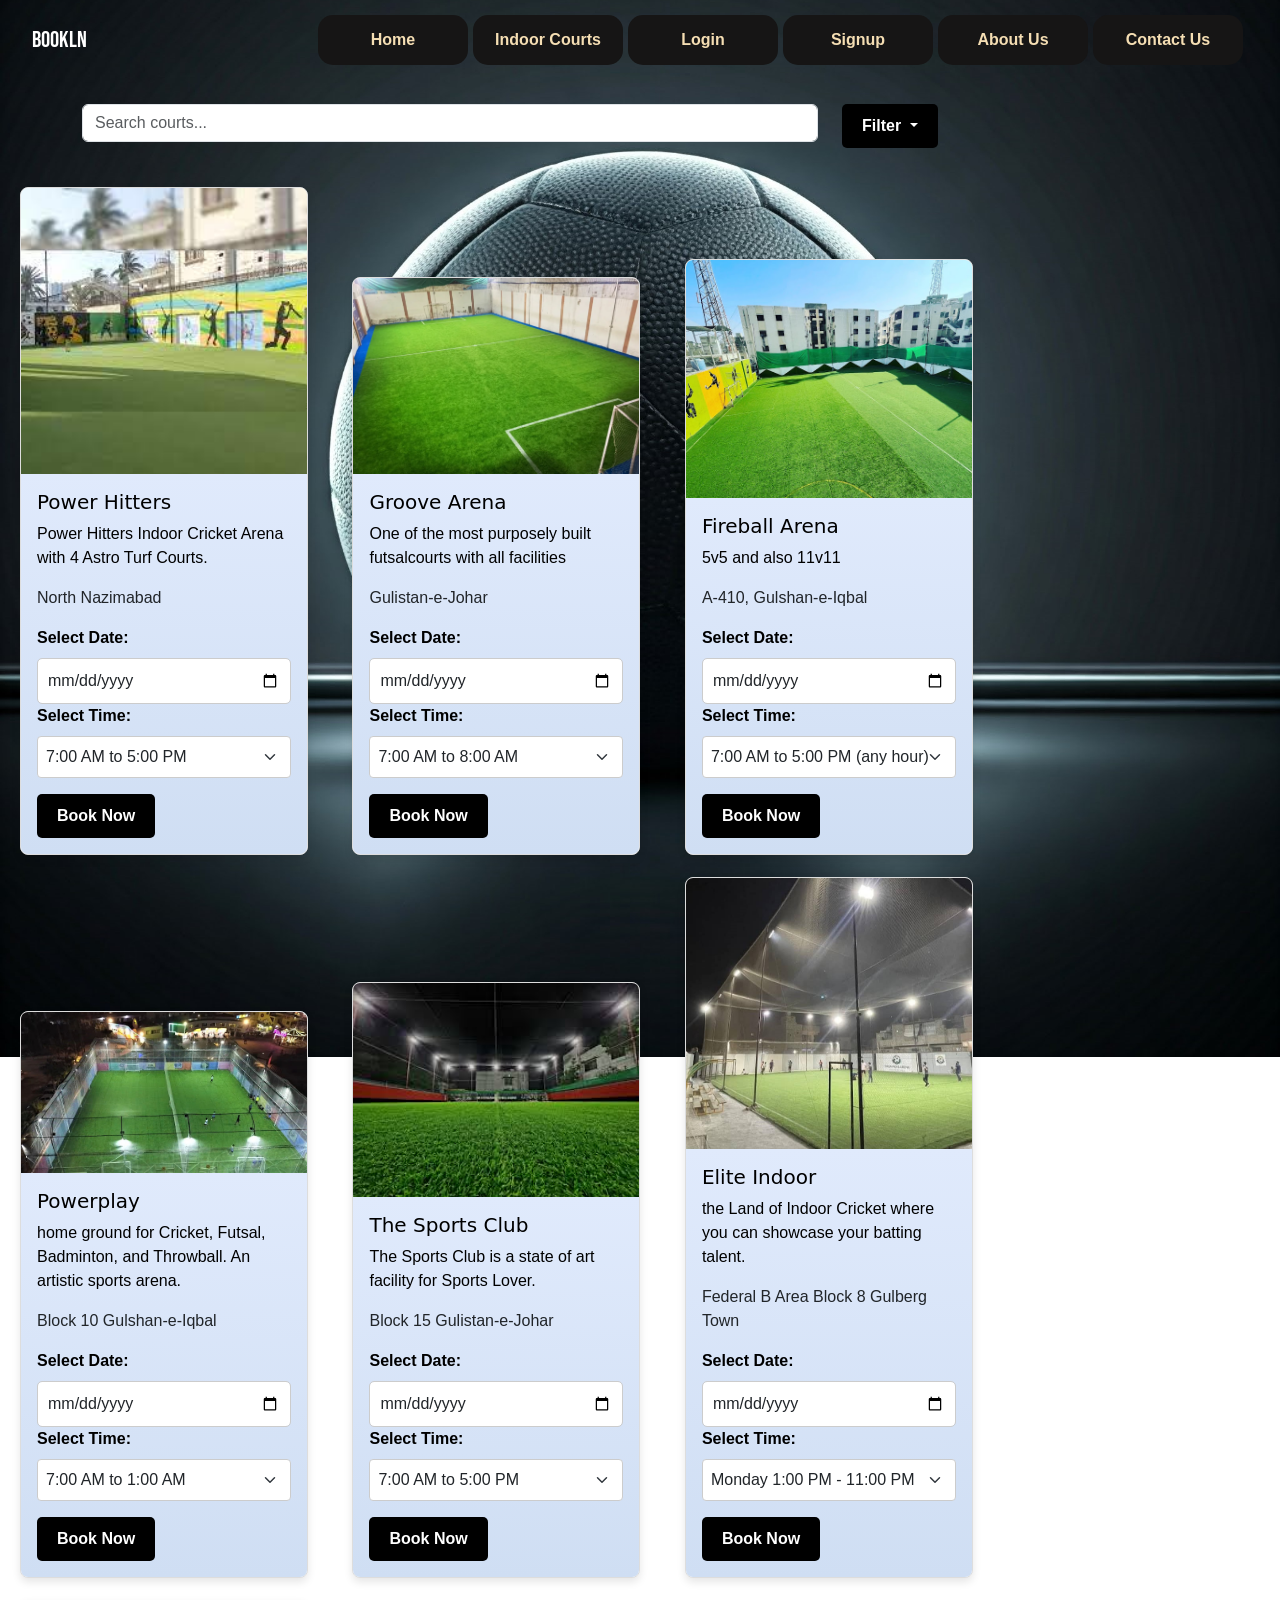
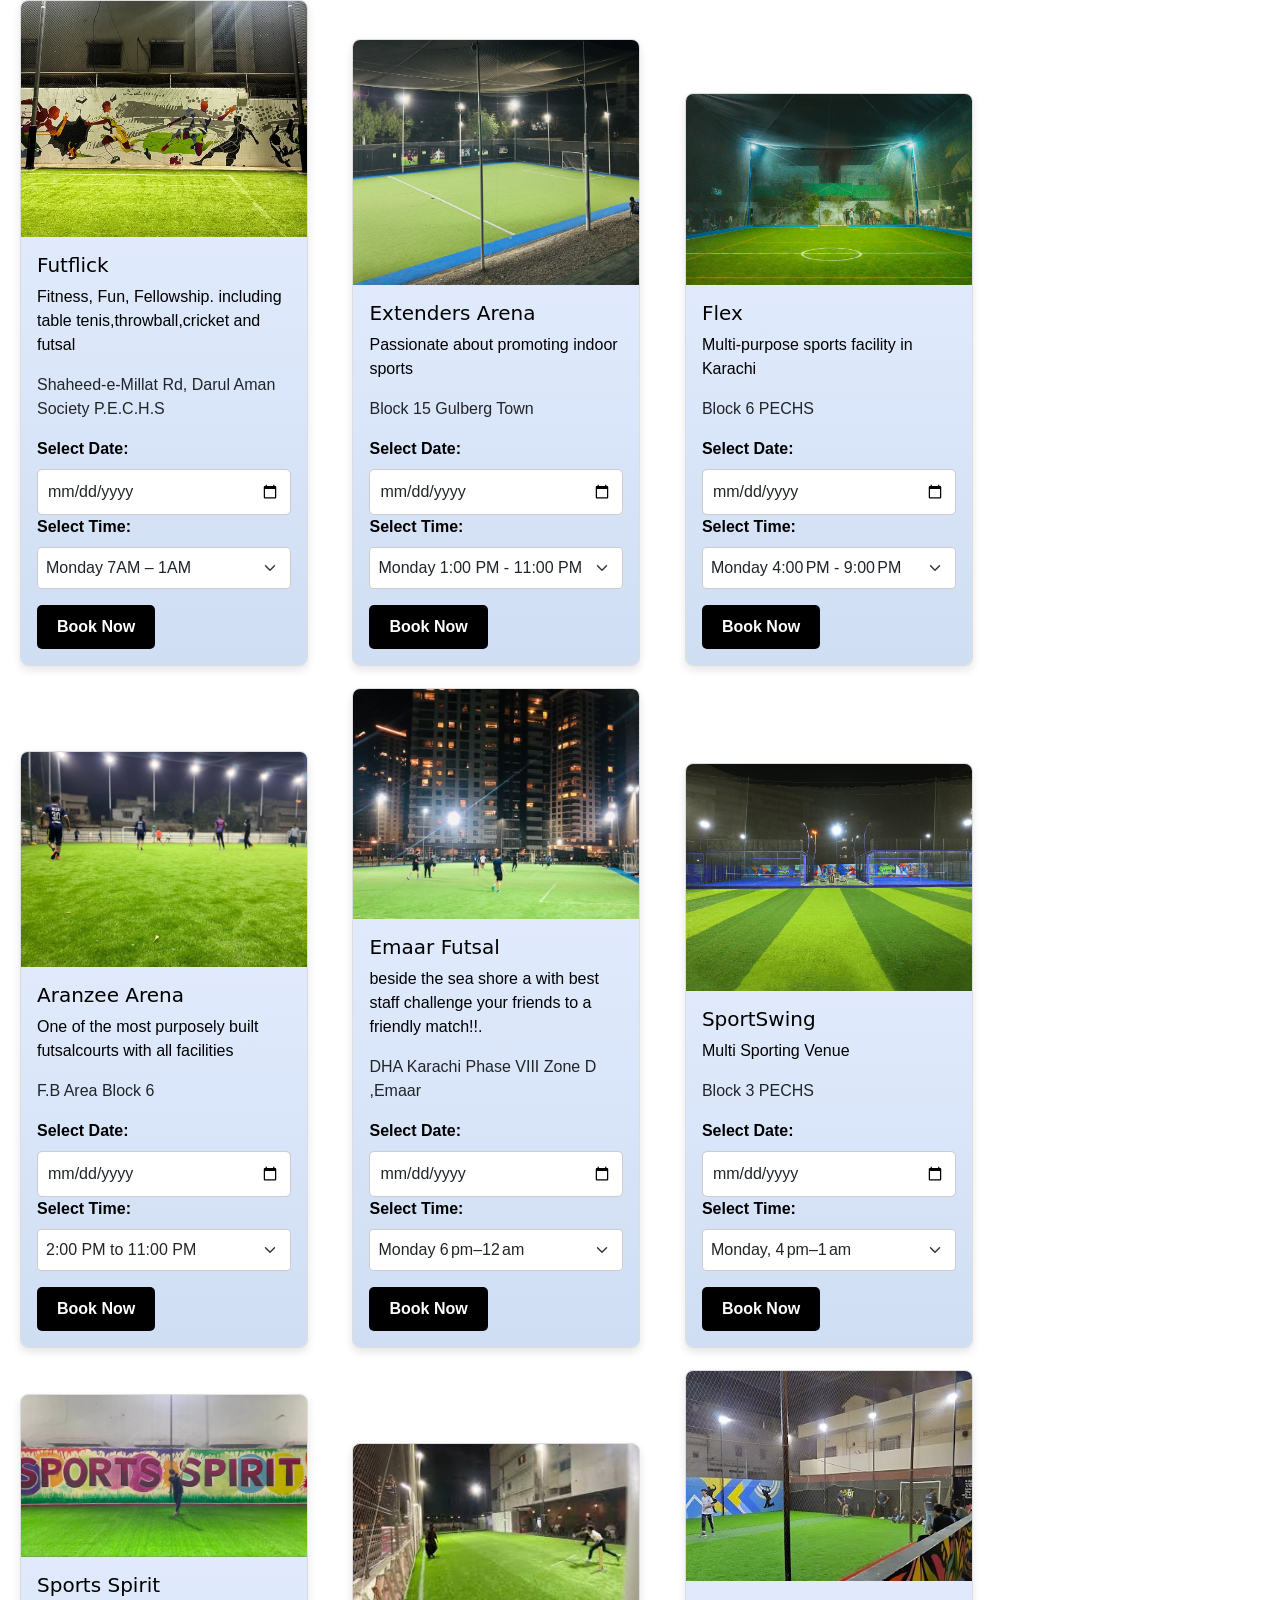
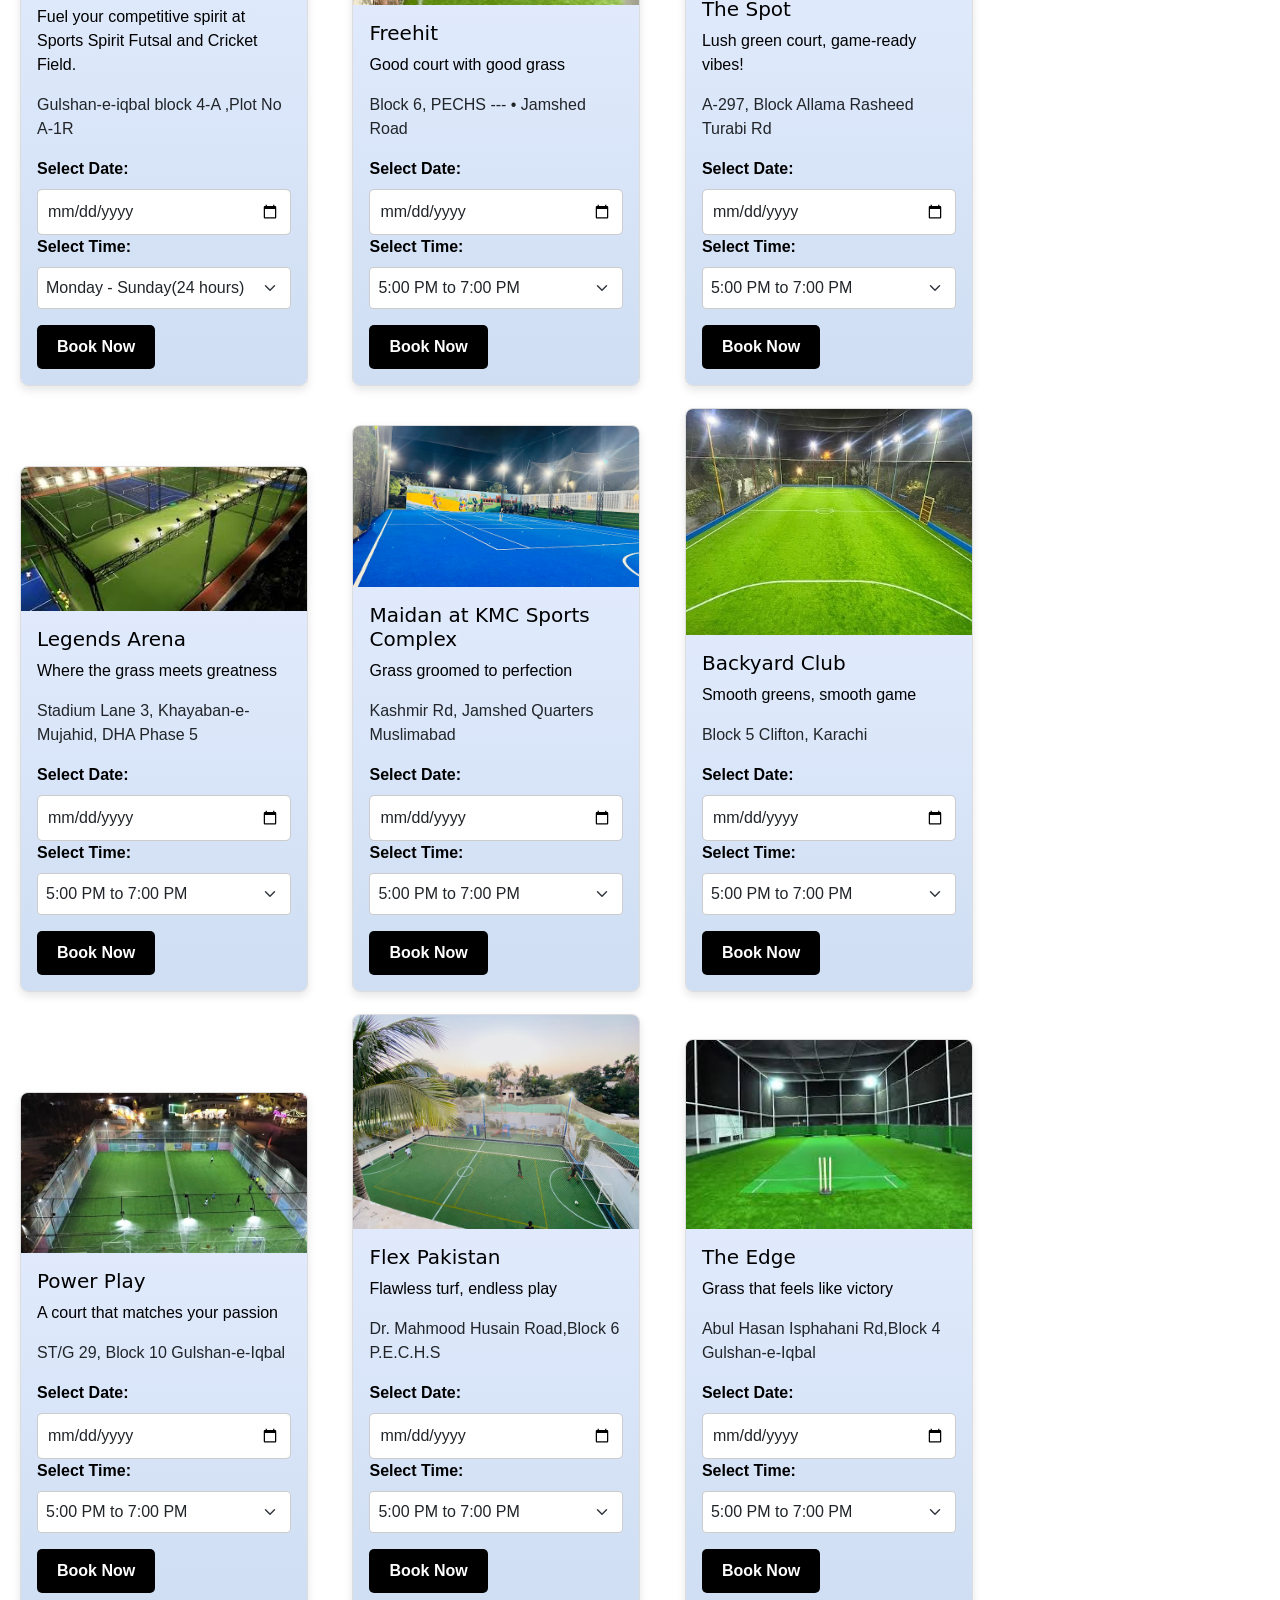
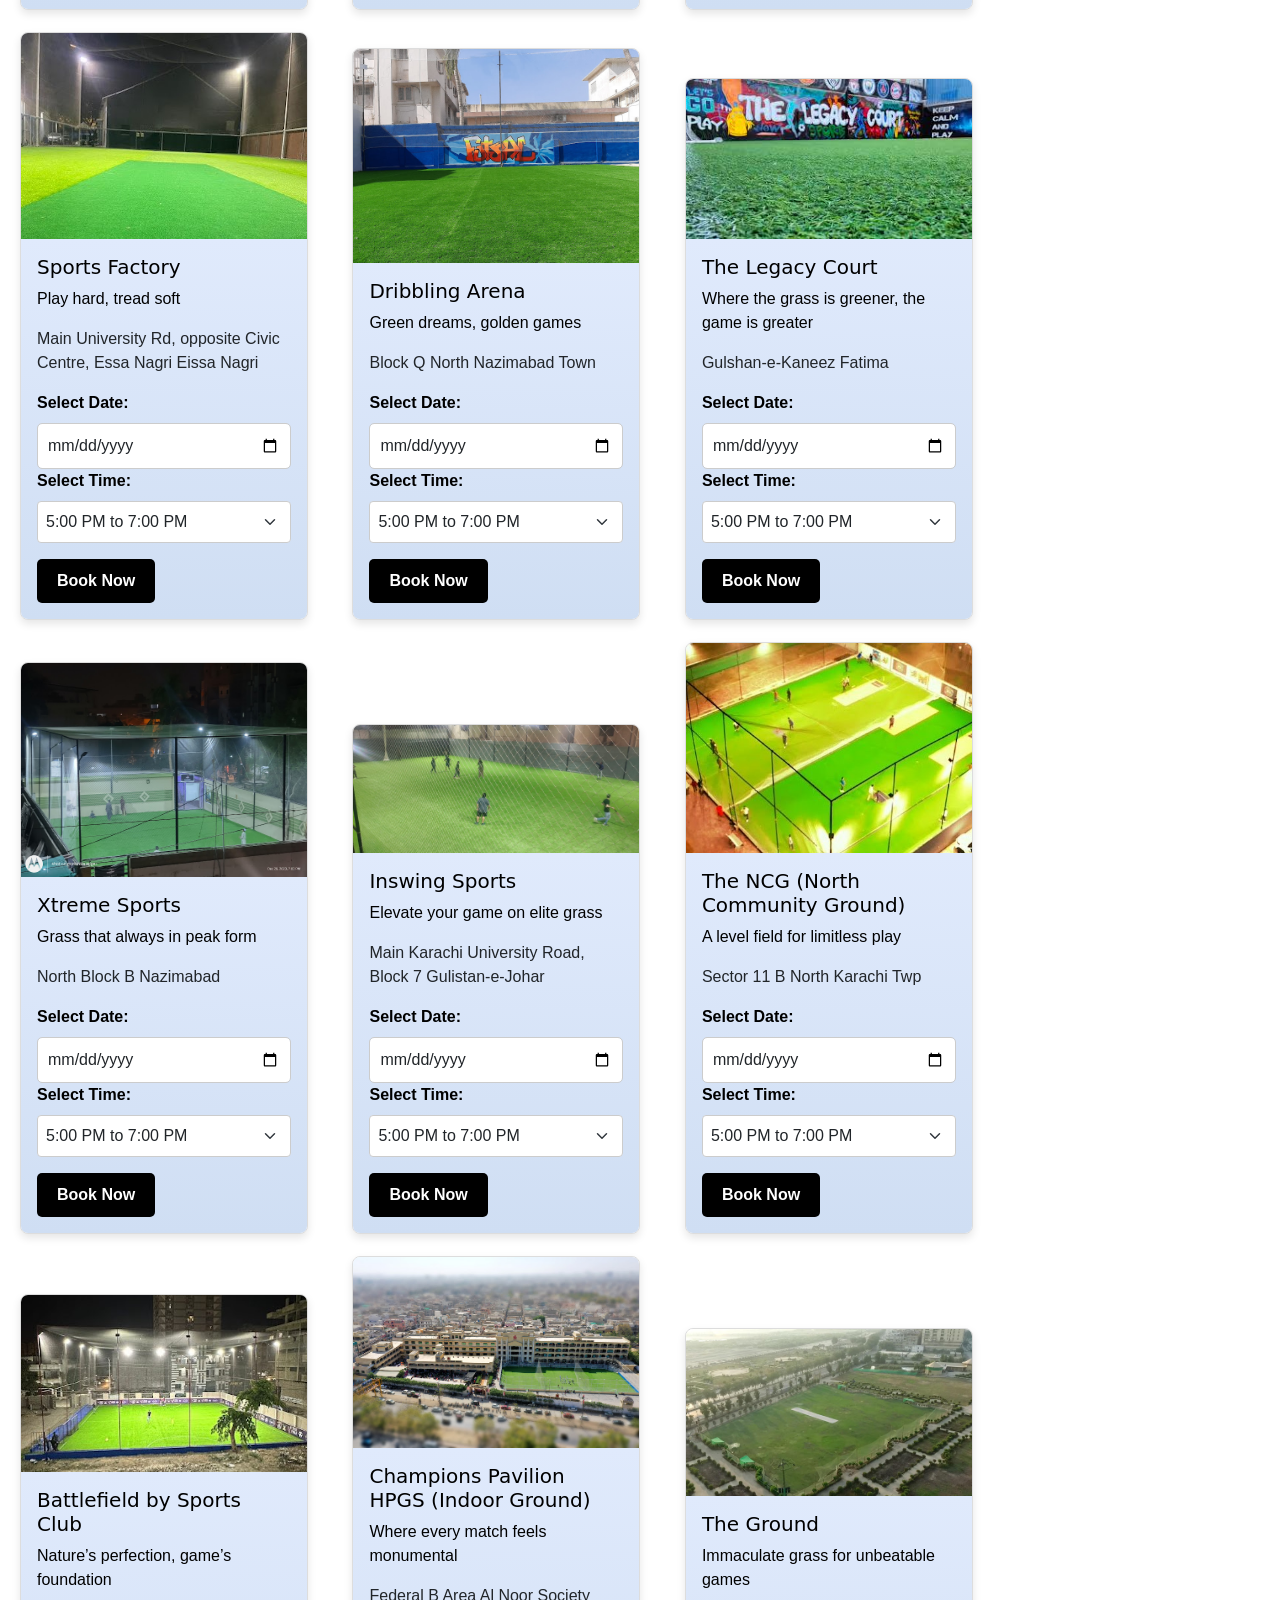
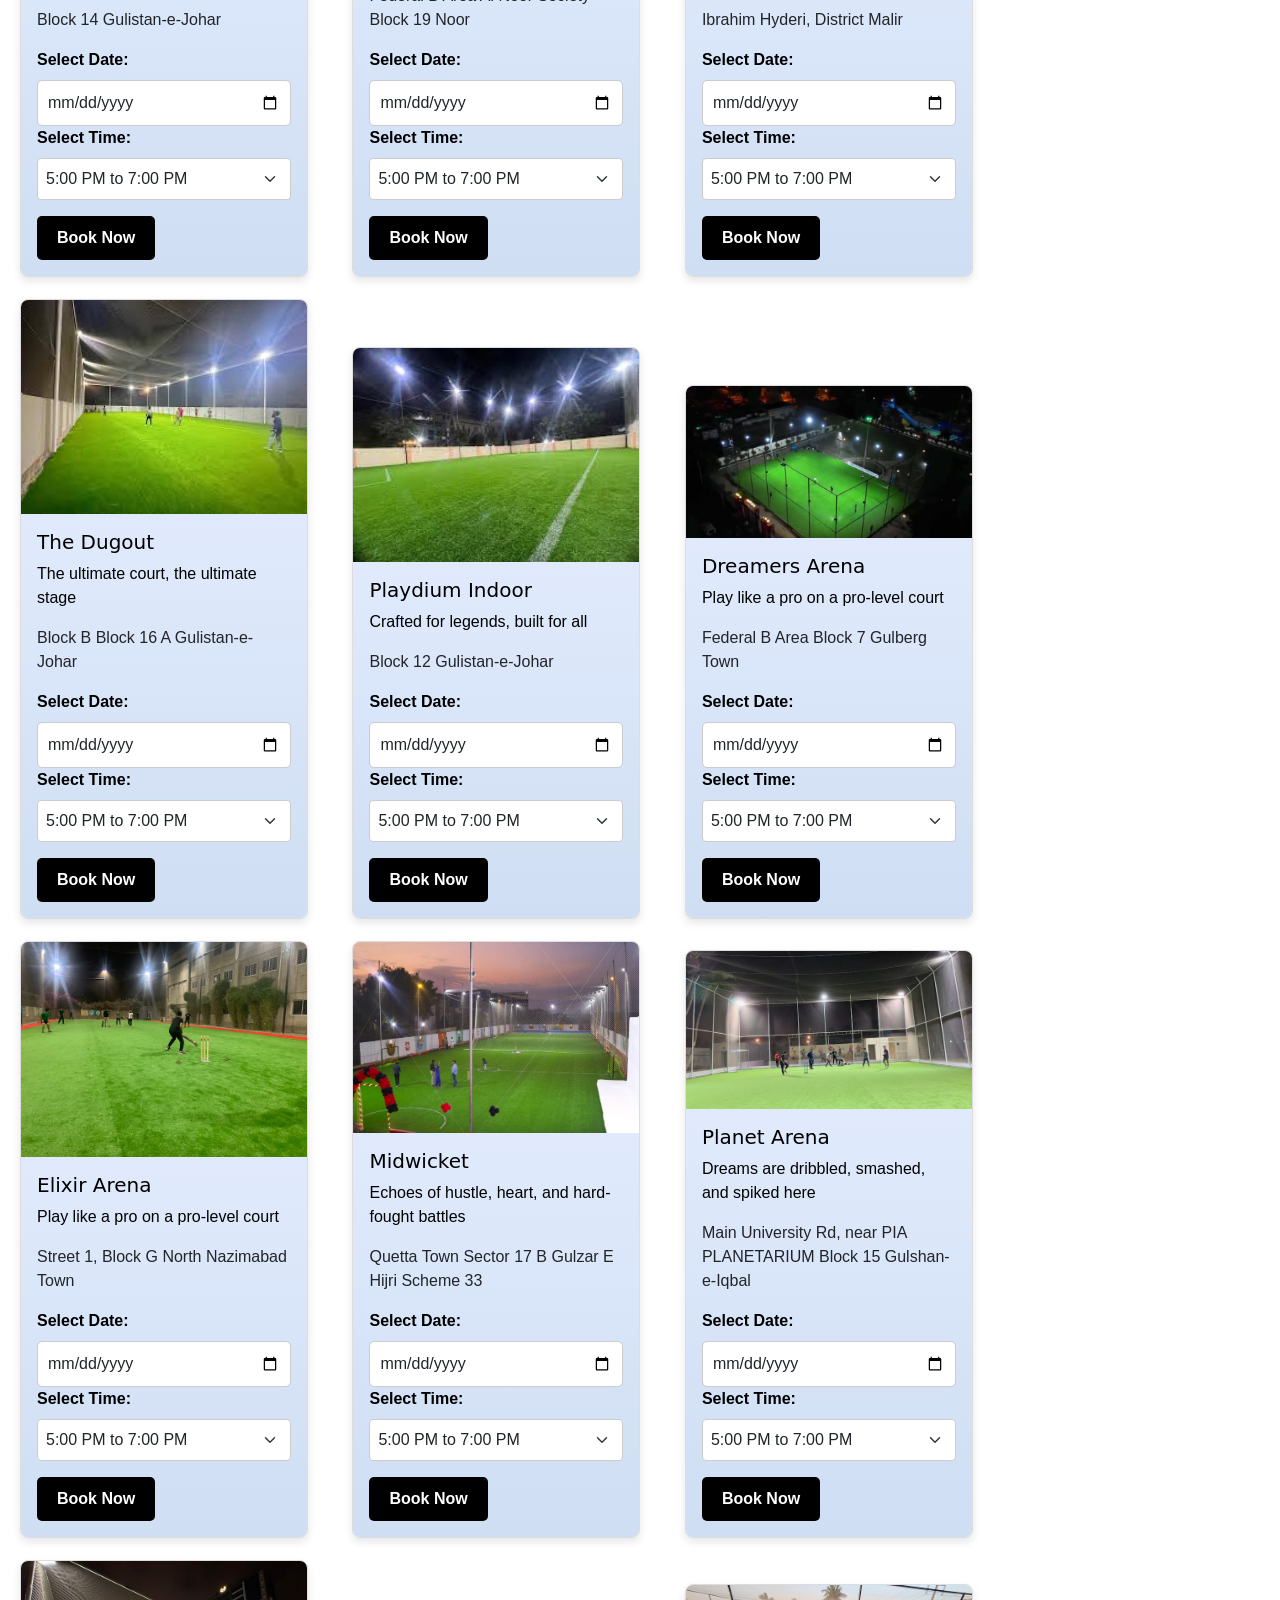
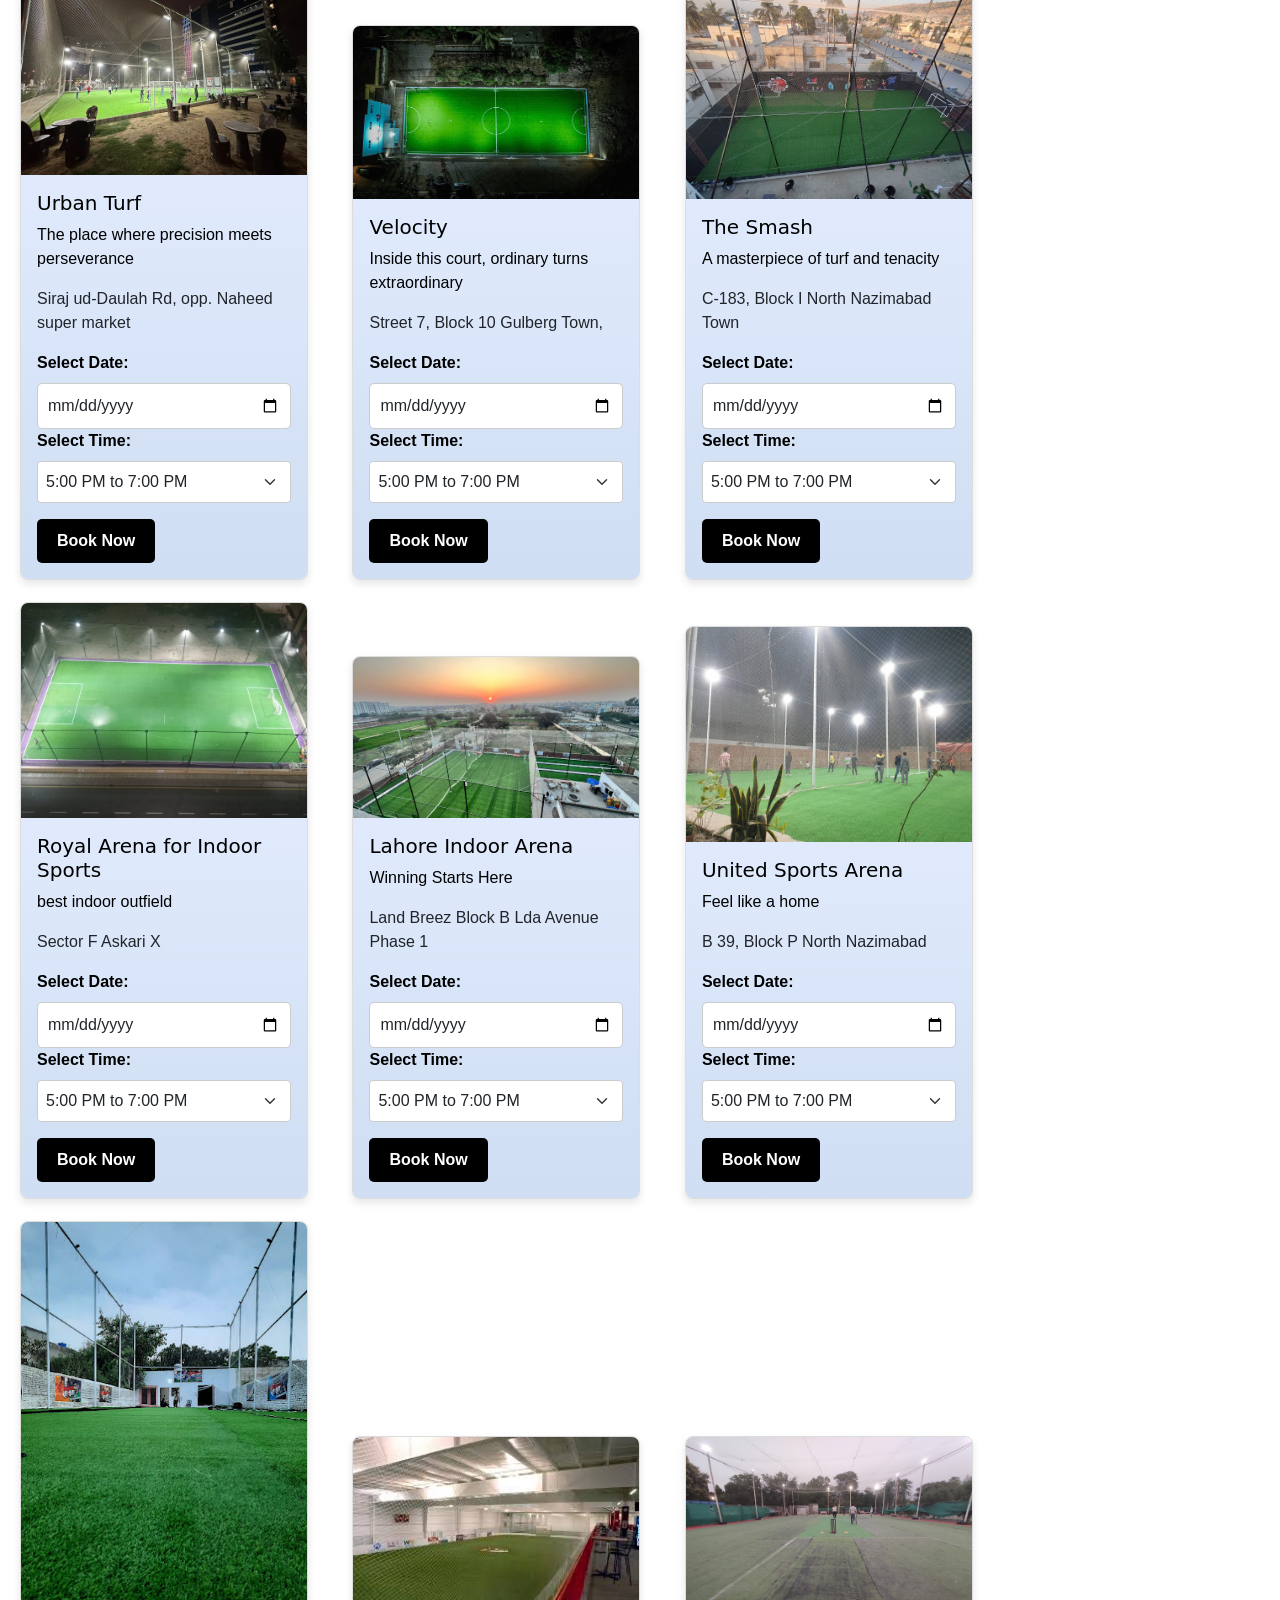
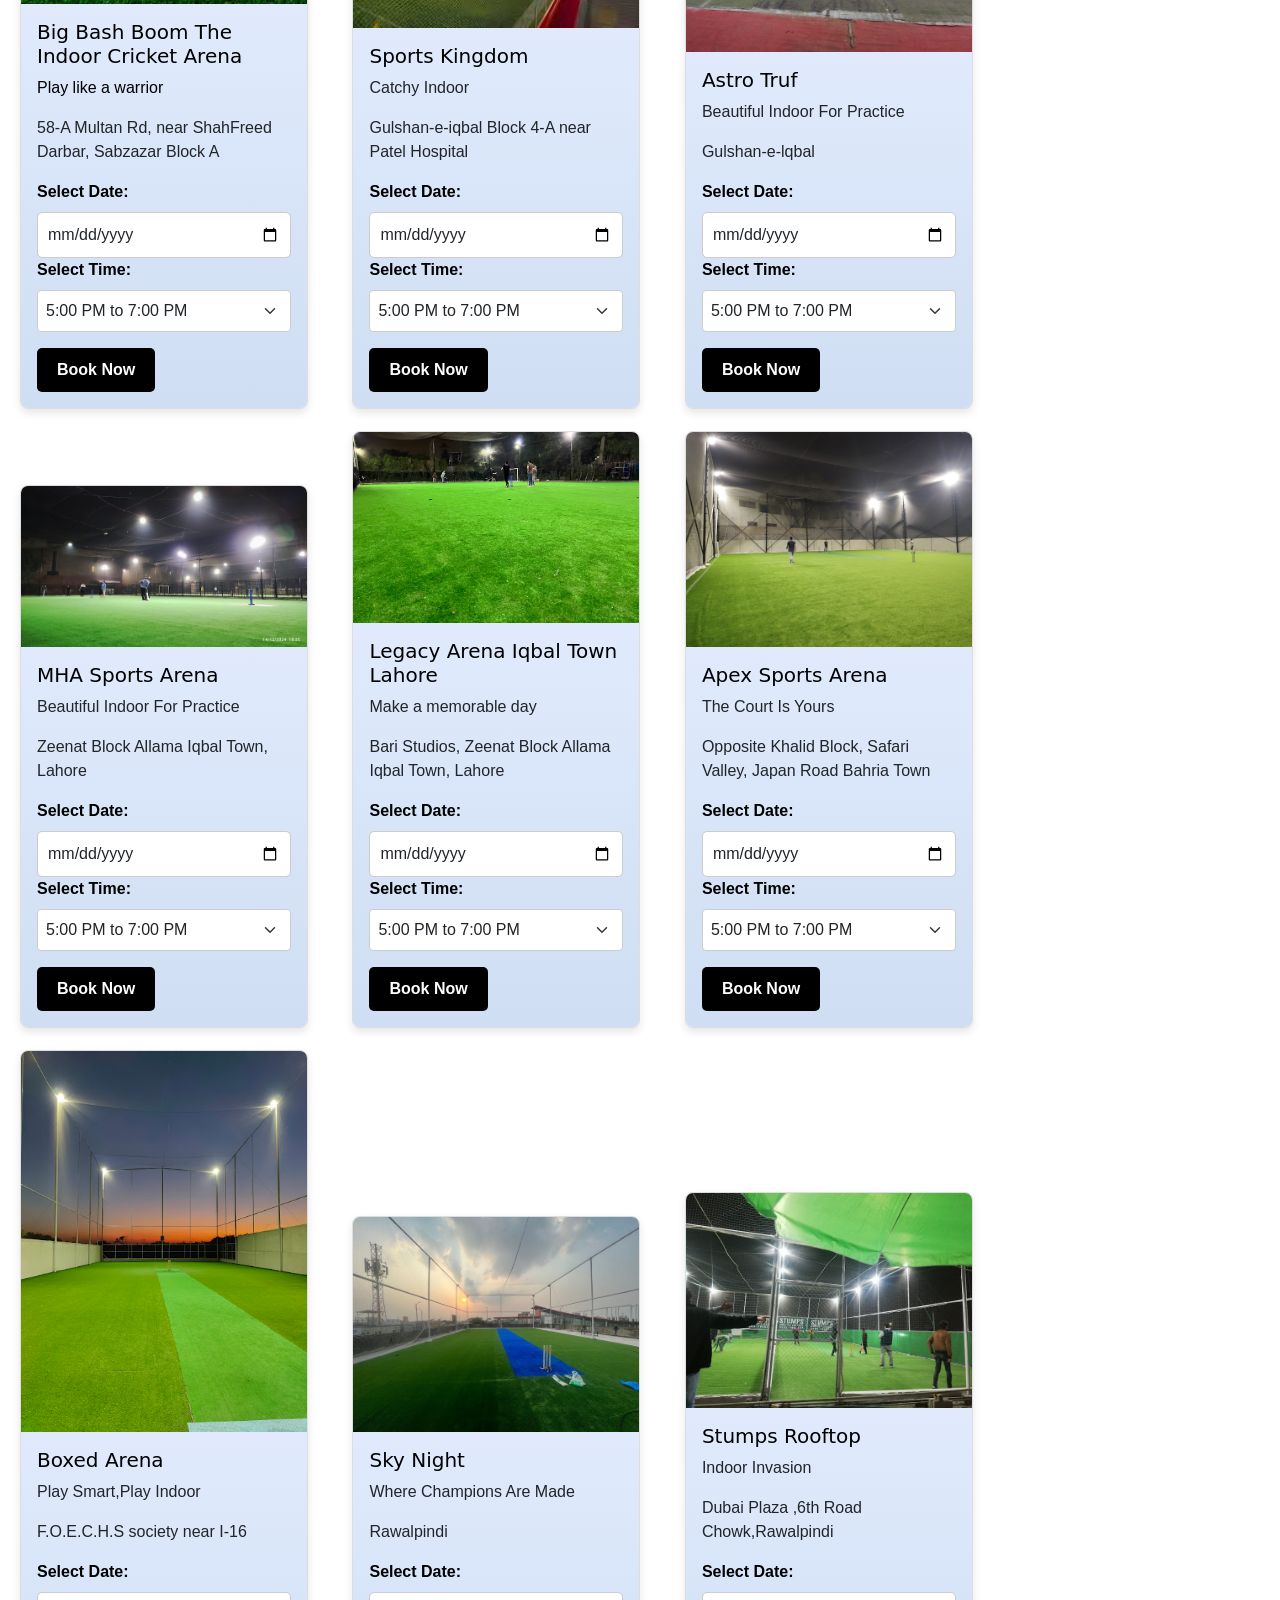
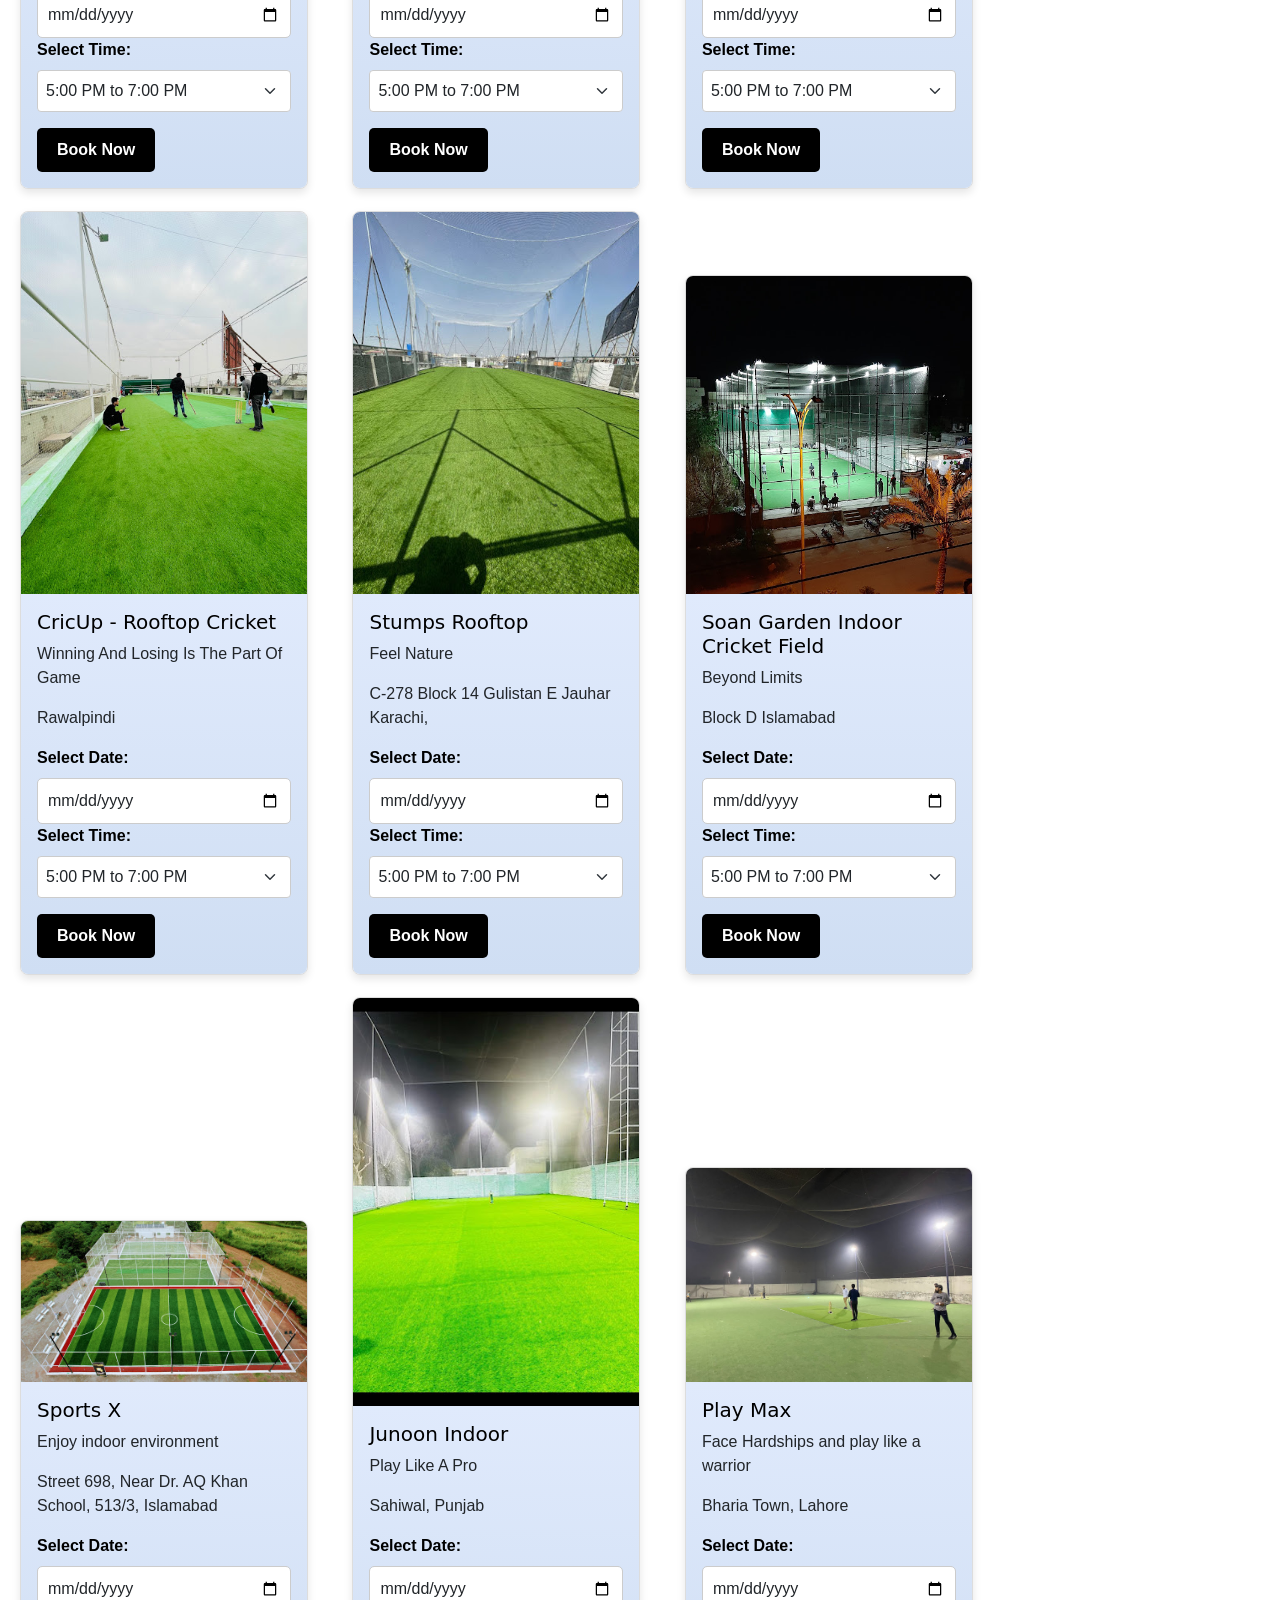
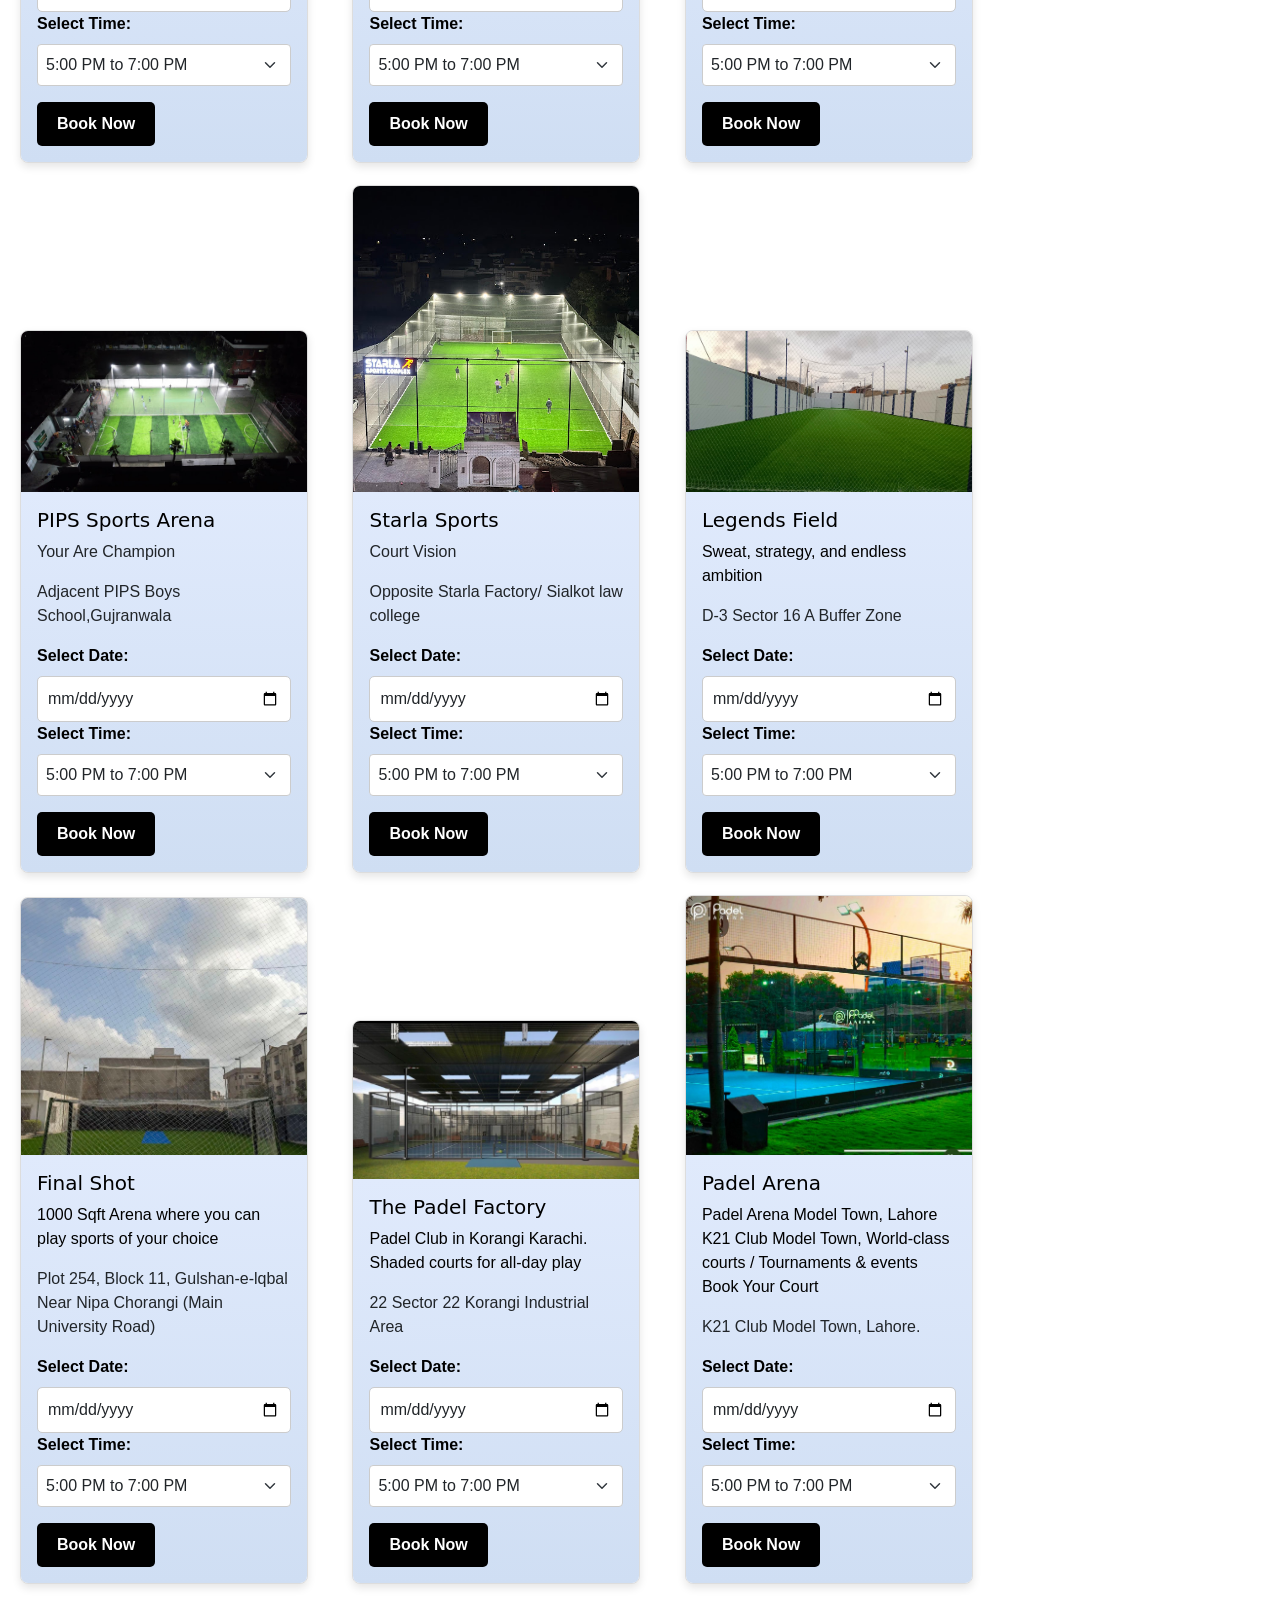
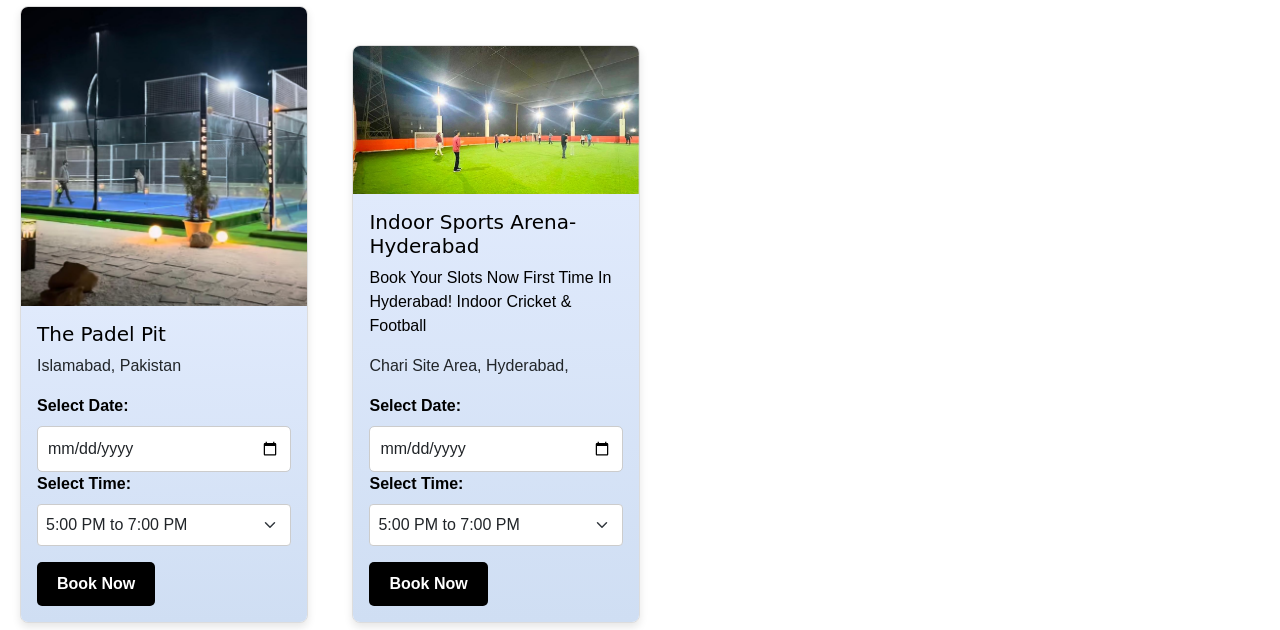
==== commit a76c7479: "added searchbar and filter" ====
--- a/src/main/resources/static/indoor.html
+++ b/src/main/resources/static/indoor.html
@@ -1,320 +1,464 @@
-<!DOCTYPE html>
+<!doctype html>
 <html lang="en">
-
-<head>
+  <head>
     <meta charset="UTF-8" />
     <meta name="viewport" content="width=device-width, initial-scale=1.0" />
     <title>Indoor Grounds</title>
-    <link rel="preconnect" href="https://fonts.googleapis.com">
-    <link rel="preconnect" href="https://fonts.gstatic.com" crossorigin>
+    <link rel="preconnect" href="https://fonts.googleapis.com" />
+    <link rel="preconnect" href="https://fonts.gstatic.com" crossorigin />
     <link
-            href="https://fonts.googleapis.com/css2?family=Bebas+Neue&family=Montserrat:ital,wght@0,100..900;1,100..900&display=swap"
-            rel="stylesheet">
-
-    <link rel="stylesheet" href="https://cdn.jsdelivr.net/npm/bootstrap@5.3.3/dist/css/bootstrap.min.css">
+      href="https://fonts.googleapis.com/css2?family=Bebas+Neue&family=Montserrat:ital,wght@0,100..900;1,100..900&display=swap"
+      rel="stylesheet"
+    />
     <link
-            rel="stylesheet"
-            href="css/style.css"  />
-</head>
-
-<body>
-<section class="indoor-bg">
-
-    <nav class="navbar navbar-expand-lg navbar-dark">
+      rel="stylesheet"
+      href="https://cdn.jsdelivr.net/npm/bootstrap@5.3.3/dist/css/bootstrap.min.css"
+    />
+    <link rel="stylesheet" href="css/style.css" />
+  </head>
+
+  <body>
+    <section class="indoor-bg">
+      <nav class="navbar navbar-expand-lg navbar-dark">
         <div class="container-fluid">
-            <a class="nav-a navbar-brand" href="#">Bookln</a>
-            <button class="navbar-toggler" type="button" data-bs-toggle="collapse" data-bs-target="#navbarNav"
-                    aria-controls="navbarNav" aria-expanded="false" aria-label="Toggle navigation">
-                <span class="navbar-toggler-icon"></span>
-            </button>
-            <div class="collapse navbar-collapse" id="navbarNav">
-                <ul class="navbar-nav ms-auto">
-                    <li>
-                        <a class="nav-link" href="index.html"><span>Home</span></a>
-                    </li>
-
-                    <li class="nav-item">
-                        <a class="nav-link" href="indoor.html"><span>Indoor Courts</span></a>
-                    </li>
-                    <li>
-                        <a class="nav-link" href="login.html"><span>Login</span></a>
-                    </li>
-                    <li>
-                        <a class="nav-link" href="signup.html"><span>Signup</span></a>
-                    </li>
-                    <li class="nav-item">
-                        <a class="nav-link" aria-current="page" href="about.html"><span>About Us</span></a>
-                    </li>
-                    <li class="nav-item">
-                        <a class="nav-link" href="contact.html"><span>Contact Us</span></a>
-                    </li>
-                </ul>
+          <a class="nav-a navbar-brand" href="#">Bookln</a>
+          <button
+            class="navbar-toggler"
+            type="button"
+            data-bs-toggle="collapse"
+            data-bs-target="#navbarNav"
+            aria-controls="navbarNav"
+            aria-expanded="false"
+            aria-label="Toggle navigation"
+          >
+            <span class="navbar-toggler-icon"></span>
+          </button>
+          <div class="collapse navbar-collapse" id="navbarNav">
+            <ul class="navbar-nav ms-auto">
+              <li>
+                <a class="nav-link" href="/"><span>Home</span></a>
+              </li>
+              <li class="nav-item">
+                <a class="nav-link" href="/indoor"
+                  ><span>Indoor Courts</span></a
+                >
+              </li>
+              <li>
+                <a class="nav-link" href="/login"><span>Login</span></a>
+              </li>
+              <li>
+                <a class="nav-link" href="/signup"><span>Signup</span></a>
+              </li>
+              <li class="nav-item">
+                <a class="nav-link" aria-current="page" href="/about"
+                  ><span>About Us</span></a
+                >
+              </li>
+              <li class="nav-item">
+                <a class="nav-link" href="/contact"><span>Contact Us</span></a>
+              </li>
+            </ul>
+          </div>
+        </div>
+      </nav>
+
+      <div class="container mt-4">
+        <div class="row mb-4">
+          <div class="col-md-8">
+            <input
+              type="text"
+              class="form-control"
+              placeholder="Search courts..."
+              id="search-bar"
+            />
+          </div>
+          <div class="col-md-4">
+            <div class="dropdown">
+              <button
+                class="btn btn-primary dropdown-toggle"
+                type="button"
+                id="filterDropdown"
+                data-bs-toggle="dropdown"
+                aria-expanded="false"
+              >
+                Filter
+              </button>
+              <ul class="dropdown-menu" aria-labelledby="filterDropdown">
+                <li>
+                  <a class="dropdown-item" href="#" data-sort="asc"
+                    >Ascending Order</a
+                  >
+                </li>
+                <li>
+                  <a class="dropdown-item" href="#" data-sort="desc"
+                    >Descending Order</a
+                  >
+                </li>
+              </ul>
             </div>
-        </div>
-    </nav>
-
-    <div class="card" data-court="Power Hitters">
-        <img src="images/PowerHitters.jpg" class="card-img-top" alt="Power Hitters" />
-        <div class="card-body">
+          </div>
+        </div>
+      </div>
+
+      <div id="courts-container">
+        <div class="card" data-court="Power Hitters">
+          <img
+            src="images/PowerHitters.jpg"
+            class="card-img-top"
+            alt="Power Hitters"
+          />
+          <div class="card-body">
             <h5 class="card-title">Power Hitters</h5>
             <p class="card-text">
-                Power Hitters Indoor Cricket Arena with 4 Astro Turf Courts.
+              Power Hitters Indoor Cricket Arena with 4 Astro Turf Courts.
             </p>
             <p><i class="fa fa-map-marker"></i> North Nazimabad</p>
 
-
-            <form action="/book" method="get">
-                <input type="hidden" name="court" value="Power Hitters" />
-                <input type="hidden" name="number" value="923333164366" />
-                <label for="date-select">Select Date:</label>
-                <input type="date" id="date-select" name="date" class="form-control" required>
-                <label for="time-select-raheem">Select Time:</label>
-                <select id="time-select-raheem" name="time" class="form-select">
-                    <option value="7:00 AM to 5:00 PM (Monday to Tursday)">
-                        7:00 AM to 5:00 PM
-                    </option>
-                    <option value="5:00 PM to 12:00 AM (Friday to Sunday)">
-                        5:00 PM to 12:00 AM
-                    </option>
-                </select>
-                <button type="submit" class="btn btn-primary">Book Now</button>
-            </form>
-        </div>
-    </div>
-
-    <div class="card" data-court="Groove Arena">
-        <img src="images/Groove.PNG" class="card-img-top" alt="Groove Court" /> <div class="card-body">
-        <h5 class="card-title">Groove Arena</h5>
-        <p class="card-text">
-            One of the most purposely built futsalcourts with all facilities
-        </p>
-        <p><i class="fa fa-map-marker"></i> Gulistan-e-Johar</p>
-
-        <form action="/book" method="get">
-            <input type="hidden" name="court" value="Groove Arena" />
-            <input type="hidden" name="number" value="923153423429" />
-            <label for="date-select">Select Date:</label>
-            <input type="date" id="date-select" name="date" class="form-control" required>
-            <label for="time-select-raheem">Select Time:</label>
-            <select id="time-select-raheem" name="time" class="form-select">
+            <form action="/book" method="get">
+              <input type="hidden" name="court" value="Power Hitters" />
+              <input type="hidden" name="number" value="923333164366" />
+              <label for="date-select">Select Date:</label>
+              <input
+                type="date"
+                id="date-select"
+                name="date"
+                class="form-control"
+                required
+              />
+              <label for="time-select-raheem">Select Time:</label>
+              <select id="time-select-raheem" name="time" class="form-select">
+                <option value="7:00 AM to 5:00 PM (Monday to Tursday)">
+                  7:00 AM to 5:00 PM
+                </option>
+                <option value="5:00 PM to 12:00 AM (Friday to Sunday)">
+                  5:00 PM to 12:00 AM
+                </option>
+              </select>
+              <button type="submit" class="btn btn-primary">Book Now</button>
+            </form>
+          </div>
+        </div>
+
+        <div class="card" data-court="Groove Arena">
+          <img
+            src="images/Groove.PNG"
+            class="card-img-top"
+            alt="Groove Court"
+          />
+          <div class="card-body">
+            <h5 class="card-title">Groove Arena</h5>
+            <p class="card-text">
+              One of the most purposely built futsalcourts with all facilities
+            </p>
+            <p><i class="fa fa-map-marker"></i> Gulistan-e-Johar</p>
+
+            <form action="/book" method="get">
+              <input type="hidden" name="court" value="Groove Arena" />
+              <input type="hidden" name="number" value="923153423429" />
+              <label for="date-select">Select Date:</label>
+              <input
+                type="date"
+                id="date-select"
+                name="date"
+                class="form-control"
+                required
+              />
+              <label for="time-select-raheem">Select Time:</label>
+              <select id="time-select-raheem" name="time" class="form-select">
                 <option value="7:00 AM to 8:00 PM">7:00 AM to 8:00 AM</option>
                 <option value="8:00 AM to 9:00 PM">8:00 AM to 9:00 AM</option>
                 <option value="9:00 AM to 10:00 PM">9:00 AM to 10:00 AM</option>
-                <option value="10:00 AM to 11:00 PM">10:00 AM to 11:00 AM</option>
-                <option value="11:00 AM to 12:00 PM">11:00 AM to 12:00 PM</option>
-                <option value="5:00 PM to 7:00 PM">5:00 PM to 7:00 PM</option>
-                <option value="7:00 PM to 9:00 PM">7:00 PM to 9:00 PM</option>
-                <option value="9:00 PM to 11:00 PM">9:00 PM to 11:00 PM</option>
-                <option value="11:00 PM to 1:00 AM">11:00 PM to 1:00 AM</option>
-            </select>
-            <button type="submit" class="btn btn-primary">Book Now</button>
-        </form>
-    </div>
-    </div>
-
-    <div class="card" data-court="Fireball sports Arena">
-        <img src="images/FIREBALL.jpg" class="card-img-top" alt="Fireball Arena" /> <div class="card-body">
-        <h5 class="card-title">Fireball Arena</h5>
-        <p class="card-text">5v5 and also 11v11</p>
-        <p><i class="fa fa-map-marker"></i> A-410, Gulshan-e-Iqbal</p>
-
-        <form action="/book" method="get">
-            <input type="hidden" name="court" value="Fireball Arena" />
-            <input type="hidden" name="number" value="923073833225" />
-            <label for="date-select">Select Date:</label>
-            <input type="date" id="date-select" name="date" class="form-control" required>
-            <label for="time-select-raheem">Select Time:</label>
-            <select id="time-select-raheem" name="time" class="form-select">
+                <option value="10:00 AM to 11:00 PM">
+                  10:00 AM to 11:00 AM
+                </option>
+                <option value="11:00 AM to 12:00 PM">
+                  11:00 AM to 12:00 PM
+                </option>
+                <option value="5:00 PM to 7:00 PM">5:00 PM to 7:00 PM</option>
+                <option value="7:00 PM to 9:00 PM">7:00 PM to 9:00 PM</option>
+                <option value="9:00 PM to 11:00 PM">9:00 PM to 11:00 PM</option>
+                <option value="11:00 PM to 1:00 AM">11:00 PM to 1:00 AM</option>
+              </select>
+              <button type="submit" class="btn btn-primary">Book Now</button>
+            </form>
+          </div>
+        </div>
+
+        <div class="card" data-court="Fireball sports Arena">
+          <img
+            src="images/FIREBALL.jpg"
+            class="card-img-top"
+            alt="Fireball Arena"
+          />
+          <div class="card-body">
+            <h5 class="card-title">Fireball Arena</h5>
+            <p class="card-text">5v5 and also 11v11</p>
+            <p><i class="fa fa-map-marker"></i> A-410, Gulshan-e-Iqbal</p>
+
+            <form action="/book" method="get">
+              <input type="hidden" name="court" value="Fireball Arena" />
+              <input type="hidden" name="number" value="923073833225" />
+              <label for="date-select">Select Date:</label>
+              <input
+                type="date"
+                id="date-select"
+                name="date"
+                class="form-control"
+                required
+              />
+              <label for="time-select-raheem">Select Time:</label>
+              <select id="time-select-raheem" name="time" class="form-select">
                 <option value="7:00 AM to 5:00 PM">
-                    7:00 AM to 5:00 PM (any hour)
+                  7:00 AM to 5:00 PM (any hour)
                 </option>
                 <option value="7:00 PM to 1:00 AM">
-                    7:00 PM to 1:00 AM (any hour)
-                </option>
-            </select>
-            <button type="submit" class="btn btn-primary">Book Now</button>
-        </form>
-    </div>
-    </div>
-
-    <div class="card" data-court="Powerplay">
-        <img src="images/powerplay.jpg" class="card-img-top" alt="Power play" /> <div class="card-body">
-        <h5 class="card-title">Powerplay</h5>
-        <p class="card-text">
-            home ground for Cricket, Futsal, Badminton, and Throwball. An artistic
-            sports arena.
-        </p>
-        <p><i class="fa fa-map-marker"></i> Block 10 Gulshan-e-Iqbal</p>
-
-
-        <form action="/book" method="get">
-            <input type="hidden" name="court" value="Powerplay" />
-            <input type="hidden" name="number" value="923193497605" />
-            <label for="date-select">Select Date:</label>
-            <input type="date" id="date-select" name="date" class="form-control" required>
-            <label for="time-select-raheem">Select Time:</label>
-            <select id="time-select-raheem" name="time" class="form-select">
-                <option value="7:00 AM to 1:00 AM">
-                    7:00 AM to 1:00 AM
-                </option>
-            </select>
-            <button type="submit" class="btn btn-primary">Book Now</button>
-        </form>
-    </div>
-    </div>
-
-    <div class="card" data-court="The Sports Club">
-        <img src="images/thesportsclub.jpg" class="card-img-top" alt="Thesportsclub22" /> <div class="card-body">
-        <h5 class="card-title">The Sports Club</h5>
-        <p class="card-text">
-            The Sports Club is a state of art facility for Sports Lover.
-        </p>
-        <p><i class="fa fa-map-marker"></i> Block 15 Gulistan-e-Johar</p>
-
-
-        <form action="/book" method="get">
-            <input type="hidden" name="court" value="Thesportsclub22" />
-            <input type="hidden" name="number" value="923167090600" />
-            <label for="date-select">Select Date:</label>
-            <input type="date" id="date-select" name="date" class="form-control" required>
-            <label for="time-select-raheem">Select Time:</label>
-            <select id="time-select-raheem" name="time" class="form-select">
+                  7:00 PM to 1:00 AM (any hour)
+                </option>
+              </select>
+              <button type="submit" class="btn btn-primary">Book Now</button>
+            </form>
+          </div>
+        </div>
+
+        <div class="card" data-court="Powerplay">
+          <img
+            src="images/powerplay.jpg"
+            class="card-img-top"
+            alt="Power play"
+          />
+          <div class="card-body">
+            <h5 class="card-title">Powerplay</h5>
+            <p class="card-text">
+              home ground for Cricket, Futsal, Badminton, and Throwball. An
+              artistic sports arena.
+            </p>
+            <p><i class="fa fa-map-marker"></i> Block 10 Gulshan-e-Iqbal</p>
+
+            <form action="/book" method="get">
+              <input type="hidden" name="court" value="Powerplay" />
+              <input type="hidden" name="number" value="923193497605" />
+              <label for="date-select">Select Date:</label>
+              <input
+                type="date"
+                id="date-select"
+                name="date"
+                class="form-control"
+                required
+              />
+              <label for="time-select-raheem">Select Time:</label>
+              <select id="time-select-raheem" name="time" class="form-select">
+                <option value="7:00 AM to 1:00 AM">7:00 AM to 1:00 AM</option>
+              </select>
+              <button type="submit" class="btn btn-primary">Book Now</button>
+            </form>
+          </div>
+        </div>
+
+        <div class="card" data-court="The Sports Club">
+          <img
+            src="images/thesportsclub.jpg"
+            class="card-img-top"
+            alt="Thesportsclub22"
+          />
+          <div class="card-body">
+            <h5 class="card-title">The Sports Club</h5>
+            <p class="card-text">
+              The Sports Club is a state of art facility for Sports Lover.
+            </p>
+            <p><i class="fa fa-map-marker"></i> Block 15 Gulistan-e-Johar</p>
+
+            <form action="/book" method="get">
+              <input type="hidden" name="court" value="Thesportsclub22" />
+              <input type="hidden" name="number" value="923167090600" />
+              <label for="date-select">Select Date:</label>
+              <input
+                type="date"
+                id="date-select"
+                name="date"
+                class="form-control"
+                required
+              />
+              <label for="time-select-raheem">Select Time:</label>
+              <select id="time-select-raheem" name="time" class="form-select">
                 <option value="7:00 AM to 5:00 PM">7:00 AM to 5:00 PM</option>
                 <option value="5:00 PM to 12:00 AM">5:00 PM to 12:00 AM</option>
-            </select>
-            <button type="submit" class="btn btn-primary">Book Now</button>
-        </form>
-    </div>
-    </div>
-
-    <div class="card" data-court="Elite Indoor">
-        <img src="images/EliteIndoor.jpg" class="card-img-top" alt="Elite Indoor" /> <div class="card-body">
-        <h5 class="card-title">Elite Indoor</h5>
-        <p class="card-text">
-            the Land of Indoor Cricket where you can showcase your batting talent.
-        </p>
-        <p><i class="fa fa-map-marker"></i> Federal B Area Block 8 Gulberg Town</p>
-
-
-        <form action="/book" method="get">
-            <input type="hidden" name="court" value="Elite Indoor" />
-            <input type="hidden" name="number" value="92335 2361184" />
-            <label for="date-select">Select Date:</label>
-            <input type="date" id="date-select" name="date" class="form-control" required>
-            <label for="time-select-raheem">Select Time:</label>
-            <select id="time-select-raheem" name="time" class="form-select">
+              </select>
+              <button type="submit" class="btn btn-primary">Book Now</button>
+            </form>
+          </div>
+        </div>
+
+        <div class="card" data-court="Elite Indoor">
+          <img
+            src="images/EliteIndoor.jpg"
+            class="card-img-top"
+            alt="Elite Indoor"
+          />
+          <div class="card-body">
+            <h5 class="card-title">Elite Indoor</h5>
+            <p class="card-text">
+              the Land of Indoor Cricket where you can showcase your batting
+              talent.
+            </p>
+            <p>
+              <i class="fa fa-map-marker"></i> Federal B Area Block 8 Gulberg
+              Town
+            </p>
+
+            <form action="/book" method="get">
+              <input type="hidden" name="court" value="Elite Indoor" />
+              <input type="hidden" name="number" value="92335 2361184" />
+              <label for="date-select">Select Date:</label>
+              <input
+                type="date"
+                id="date-select"
+                name="date"
+                class="form-control"
+                required
+              />
+              <label for="time-select-raheem">Select Time:</label>
+              <select id="time-select-raheem" name="time" class="form-select">
                 <option value="Monday 1:00 PM - 11:00 PM">
-                    Monday 1:00 PM - 11:00 PM
+                  Monday 1:00 PM - 11:00 PM
                 </option>
                 <option value="Tuesday 1:00 PM - 11:00 PM">
-                    Tuesday 1:00 PM - 11:00 PM
+                  Tuesday 1:00 PM - 11:00 PM
                 </option>
                 <option value="Wednesday 1:00 PM - 11:00 PM">
-                    Wednesday 1:00 PM - 11:00 PM
+                  Wednesday 1:00 PM - 11:00 PM
                 </option>
                 <option value="Thusday 1:00 PM - 11:00 PM">
-                    Thusday 1:00 PM - 11:00 PM
+                  Thusday 1:00 PM - 11:00 PM
                 </option>
                 <option value="Friday 1:00 PM - 11:00 PM">
-                    Friday 1:00 PM - 11:00 PM
+                  Friday 1:00 PM - 11:00 PM
                 </option>
                 <option value="Saturday 8:00 AM - 11:00 PM">
-                    Satday 8:00 AM - 11:00 PM
+                  Satday 8:00 AM - 11:00 PM
                 </option>
                 <option value="Sunday 8:00 AM - 11:00 PM">
-                    Sunday 8:00 AM - 11:00 PM
-                </option>
-            </select>
-            <button type="submit" class="btn btn-primary">Book Now</button>
-        </form>
-    </div>
-    </div>
-
-    <div class="card" data-court="Futflick">
-        <img src="images/FUTFLIX.PNG" class="card-img-top" alt="Futflick" /> <div class="card-body">
-        <h5 class="card-title">Futflick</h5>
-        <p class="card-text">
-            Fitness, Fun, Fellowship. including table tenis,throwball,cricket and
-            futsal
-        </p>
-        <p><i class="fa fa-map-marker"></i> Shaheed-e-Millat Rd, Darul Aman Society P.E.C.H.S</p>
-
-
-        <form action="/book" method="get">
-            <input type="hidden" name="court" value="Futflick" />
-            <input type="hidden" name="number" value="923003928092" />
-            <label for="date-select">Select Date:</label>
-            <input type="date" id="date-select" name="date" class="form-control" required>
-            <label for="time-select-raheem">Select Time:</label>
-            <select id="time-select-raheem" name="time" class="form-select">
+                  Sunday 8:00 AM - 11:00 PM
+                </option>
+              </select>
+              <button type="submit" class="btn btn-primary">Book Now</button>
+            </form>
+          </div>
+        </div>
+
+        <div class="card" data-court="Futflick">
+          <img src="images/FUTFLIX.PNG" class="card-img-top" alt="Futflick" />
+          <div class="card-body">
+            <h5 class="card-title">Futflick</h5>
+            <p class="card-text">
+              Fitness, Fun, Fellowship. including table tenis,throwball,cricket
+              and futsal
+            </p>
+            <p>
+              <i class="fa fa-map-marker"></i> Shaheed-e-Millat Rd, Darul Aman
+              Society P.E.C.H.S
+            </p>
+
+            <form action="/book" method="get">
+              <input type="hidden" name="court" value="Futflick" />
+              <input type="hidden" name="number" value="923003928092" />
+              <label for="date-select">Select Date:</label>
+              <input
+                type="date"
+                id="date-select"
+                name="date"
+                class="form-control"
+                required
+              />
+              <label for="time-select-raheem">Select Time:</label>
+              <select id="time-select-raheem" name="time" class="form-select">
                 <option value="Monday  7AM – 1AM">Monday 7AM – 1AM</option>
                 <option value="Tuesday  7AM – 1AM">Tuesday 7AM – 1AM</option>
-                <option value="Wednesday  7AM – 1AM">Wednesday 7AM – 1AM</option>
+                <option value="Wednesday  7AM – 1AM">
+                  Wednesday 7AM – 1AM
+                </option>
                 <option value="Thusday 7AM – 1AM">Thusday 7AM – 1AM</option>
                 <option value="Friday 7AM – 2AM">Friday 7AM – 2AM</option>
                 <option value="Saturday 7AM – 4AM">Satday 7AM – 4AM</option>
-                <option value="Sunday 7AM –11:30PM ">Sunday 7AM –11:30PM</option>
-            </select>
-            <button type="submit" class="btn btn-primary">Book Now</button>
-        </form>
-    </div>
-    </div>
-
-    <div class="card" data-court="Extenders Arena">
-        <img src="images/ExtendersArena.jpg" class="card-img-top" alt="Extenders Arena" /> <div class="card-body">
-        <h5 class="card-title">Extenders Arena</h5>
-        <p class="card-text">Passionate about promoting indoor sports</p>
-        <p><i class="fa fa-map-marker"></i> Block 15 Gulberg Town</p>
-
-
-        <form action="/book" method="get">
-            <input type="hidden" name="court" value="Extenders Arena" />
-            <input type="hidden" name="number" value="923182294182" />
-            <label for="date-select">Select Date:</label>
-            <input type="date" id="date-select" name="date" class="form-control" required>
-            <label for="time-select-raheem">Select Time:</label>
-            <select id="time-select-raheem" name="time" class="form-select">
+                <option value="Sunday 7AM –11:30PM ">
+                  Sunday 7AM –11:30PM
+                </option>
+              </select>
+              <button type="submit" class="btn btn-primary">Book Now</button>
+            </form>
+          </div>
+        </div>
+
+        <div class="card" data-court="Extenders Arena">
+          <img
+            src="images/ExtendersArena.jpg"
+            class="card-img-top"
+            alt="Extenders Arena"
+          />
+          <div class="card-body">
+            <h5 class="card-title">Extenders Arena</h5>
+            <p class="card-text">Passionate about promoting indoor sports</p>
+            <p><i class="fa fa-map-marker"></i> Block 15 Gulberg Town</p>
+
+            <form action="/book" method="get">
+              <input type="hidden" name="court" value="Extenders Arena" />
+              <input type="hidden" name="number" value="923182294182" />
+              <label for="date-select">Select Date:</label>
+              <input
+                type="date"
+                id="date-select"
+                name="date"
+                class="form-control"
+                required
+              />
+              <label for="time-select-raheem">Select Time:</label>
+              <select id="time-select-raheem" name="time" class="form-select">
                 <option value="Monday 1:00 PM - 11:00 PM">
-                    Monday 1:00 PM - 11:00 PM
+                  Monday 1:00 PM - 11:00 PM
                 </option>
                 <option value="Tuesday 1:00 PM - 11:00 PM">
-                    Tuesday 1:00 PM - 11:00 PM
+                  Tuesday 1:00 PM - 11:00 PM
                 </option>
                 <option value="Wednesday 1:00 PM - 11:00 PM">
-                    Wednesday 1:00 PM - 11:00 PM
+                  Wednesday 1:00 PM - 11:00 PM
                 </option>
                 <option value="Thusday 1:00 PM - 11:00 PM">
-                    Thusday 1:00 PM - 11:00 PM
+                  Thusday 1:00 PM - 11:00 PM
                 </option>
                 <option value="Friday 1:00 PM - 11:00 PM">
-                    Friday 1:00 PM - 11:00 PM
+                  Friday 1:00 PM - 11:00 PM
                 </option>
                 <option value="Saturday 8:00 AM - 11:00 PM">
-                    Satday 8:00 AM - 11:00 PM
+                  Satday 8:00 AM - 11:00 PM
                 </option>
                 <option value="Sunday 8:00 AM - 11:00 PM">
-                    Sunday 8:00 AM - 11:00 PM
-                </option>
-            </select>
-            <button type="submit" class="btn btn-primary">Book Now</button>
-        </form>
-    </div>
-    </div>
-
-    <div class="card" data-court="Flex ">
-        <img src="images/Flex.jpg" class="card-img-top" alt="Flex " /> <div class="card-body">
-        <h5 class="card-title">Flex</h5>
-        <p class="card-text">Multi-purpose sports facility in Karachi</p>
-        <p><i class="fa fa-map-marker"></i> Block 6 PECHS</p>
-
-
-        <form action="/book" method="get">
-            <input type="hidden" name="court" value="Flex" />
-            <input type="hidden" name="number" value="923241027055" />
-            <label for="date-select">Select Date:</label>
-            <input type="date" id="date-select" name="date" class="form-control" required>
-            <label for="time-select-raheem">Select Time:</label>
-            <select id="time-select-raheem" name="time" class="form-select">
+                  Sunday 8:00 AM - 11:00 PM
+                </option>
+              </select>
+              <button type="submit" class="btn btn-primary">Book Now</button>
+            </form>
+          </div>
+        </div>
+
+        <div class="card" data-court="Flex ">
+          <img src="images/Flex.jpg" class="card-img-top" alt="Flex " />
+          <div class="card-body">
+            <h5 class="card-title">Flex</h5>
+            <p class="card-text">Multi-purpose sports facility in Karachi</p>
+            <p><i class="fa fa-map-marker"></i> Block 6 PECHS</p>
+
+            <form action="/book" method="get">
+              <input type="hidden" name="court" value="Flex" />
+              <input type="hidden" name="number" value="923241027055" />
+              <label for="date-select">Select Date:</label>
+              <input
+                type="date"
+                id="date-select"
+                name="date"
+                class="form-control"
+                required
+              />
+              <label for="time-select-raheem">Select Time:</label>
+              <select id="time-select-raheem" name="time" class="form-select">
                 <option value="Monday ">Monday 4:00 PM - 9:00 PM</option>
                 <option value="Tuesday ">Tuesday 4:30 PM - 9:00 PM</option>
                 <option value="Wednesday ">Wednesday 4:30 PM - 9:00 PM</option>
@@ -322,1332 +466,2260 @@
                 <option value="Friday">Friday 4:30 PM - 9:30 PM</option>
                 <option value="Saturday ">Satday 4:30 PM - 9:30 PM</option>
                 <option value="Sunday ">Sunday 4:30 PM - 9:30 PM</option>
-            </select>
-            <button type="submit" class="btn btn-primary">Book Now</button>
-        </form>
-    </div>
-    </div>
-
-    <div class="card" data-court="Aranzee Arena">
-        <img src="images/AranzeeArena.jpg" class="card-img-top" alt="Aranzee Arena" /> <div class="card-body">
-        <h5 class="card-title">Aranzee Arena</h5>
-        <p class="card-text">
-            One of the most purposely built futsalcourts with all facilities
-        </p>
-        <p><i class="fa fa-map-marker"></i> F.B Area Block 6</p>
-
-
-        <form action="/book" method="get">
-            <input type="hidden" name="court" value="Aranzee Arena" />
-            <input type="hidden" name="number" value="923332226424" />
-            <label for="date-select">Select Date:</label>
-            <input type="date" id="date-select" name="date" class="form-control" required>
-            <label for="time-select-raheem">Select Time:</label>
-            <select id="time-select-raheem" name="time" class="form-select">
+              </select>
+              <button type="submit" class="btn btn-primary">Book Now</button>
+            </form>
+          </div>
+        </div>
+
+        <div class="card" data-court="Aranzee Arena">
+          <img
+            src="images/AranzeeArena.jpg"
+            class="card-img-top"
+            alt="Aranzee Arena"
+          />
+          <div class="card-body">
+            <h5 class="card-title">Aranzee Arena</h5>
+            <p class="card-text">
+              One of the most purposely built futsalcourts with all facilities
+            </p>
+            <p><i class="fa fa-map-marker"></i> F.B Area Block 6</p>
+
+            <form action="/book" method="get">
+              <input type="hidden" name="court" value="Aranzee Arena" />
+              <input type="hidden" name="number" value="923332226424" />
+              <label for="date-select">Select Date:</label>
+              <input
+                type="date"
+                id="date-select"
+                name="date"
+                class="form-control"
+                required
+              />
+              <label for="time-select-raheem">Select Time:</label>
+              <select id="time-select-raheem" name="time" class="form-select">
                 <option value="2:00 PM to 11:00 PM">2:00 PM to 11:00 PM</option>
-            </select>
-            <button type="submit" class="btn btn-primary">Book Now</button>
-        </form>
-    </div>
-    </div>
-
-    <div class="card" data-court="Emaar Futsal ">
-        <img src="images/KUEmaar.jpg" class="card-img-top" alt=" Emaar Futsal " /> <div class="card-body">
-        <h5 class="card-title">Emaar Futsal</h5>
-        <p class="card-text">
-            beside the sea shore a with best staff challenge your friends to a
-            friendly match!!.
-        </p>
-        <p><i class="fa fa-map-marker"></i> DHA Karachi Phase VIII Zone D ,Emaar</p>
-
-
-        <form action="/book" method="get">
-            <input type="hidden" name="court" value="Emaar Futsal" />
-            <input type="hidden" name="number" value="923026792222." />
-            <label for="date-select">Select Date:</label>
-            <input type="date" id="date-select" name="date" class="form-control" required>
-            <label for="time-select-raheem">Select Time:</label>
-            <select id="time-select-raheem" name="time" class="form-select">
+              </select>
+              <button type="submit" class="btn btn-primary">Book Now</button>
+            </form>
+          </div>
+        </div>
+
+        <div class="card" data-court="Emaar Futsal ">
+          <img
+            src="images/KUEmaar.jpg"
+            class="card-img-top"
+            alt=" Emaar Futsal "
+          />
+          <div class="card-body">
+            <h5 class="card-title">Emaar Futsal</h5>
+            <p class="card-text">
+              beside the sea shore a with best staff challenge your friends to a
+              friendly match!!.
+            </p>
+            <p>
+              <i class="fa fa-map-marker"></i> DHA Karachi Phase VIII Zone D
+              ,Emaar
+            </p>
+
+            <form action="/book" method="get">
+              <input type="hidden" name="court" value="Emaar Futsal" />
+              <input type="hidden" name="number" value="923026792222." />
+              <label for="date-select">Select Date:</label>
+              <input
+                type="date"
+                id="date-select"
+                name="date"
+                class="form-control"
+                required
+              />
+              <label for="time-select-raheem">Select Time:</label>
+              <select id="time-select-raheem" name="time" class="form-select">
                 <option value="Monday ,Time:        ">Monday 6 pm–12 am</option>
-                <option value="Tuesday,Time:         ">Tuesday 6 pm–12 am</option>
+                <option value="Tuesday,Time:         ">
+                  Tuesday 6 pm–12 am
+                </option>
                 <option value="Wednesday,Time:         ">
-                    Wednesday 6 pm–12 am
-                </option>
-                <option value="Thursday ,Time:        ">Thursday 6 pm–12 am</option>
+                  Wednesday 6 pm–12 am
+                </option>
+                <option value="Thursday ,Time:        ">
+                  Thursday 6 pm–12 am
+                </option>
                 <option value="Friday,Time:        ">Friday 6 pm–12 am</option>
                 <option value="Saturday ,Time:        ">
-                    Saturday 12 pm–12 am
-                </option>
-                <option value="Sunday ,Time:         ">Sunday 12 pm–12 am</option>
-            </select>
-            <button type="submit" class="btn btn-primary">Book Now</button>
-        </form>
-    </div>
-    </div>
-
-    <div class="card" data-court="Sportswing">
-        <img src="images/sportswin.jpg" class="card-img-top" alt="Sportswing" /> <div class="card-body">
-        <h5 class="card-title">SportSwing</h5>
-        <p class="card-text">Multi Sporting Venue</p>
-        <p><i class="fa fa-map-marker"></i> Block 3 PECHS</p>
-
-
-        <form action="/book" method="get">
-            <input type="hidden" name="court" value="Sportwing" />
-            <input type="hidden" name="number" value="923241541163" />
-            <label for="date-select">Select Date:</label>
-            <input type="date" id="date-select" name="date" class="form-control" required>
-            <label for="time-select-raheem">Select Time:</label>
-            <select id="time-select-raheem" name="time" class="form-select">
+                  Saturday 12 pm–12 am
+                </option>
+                <option value="Sunday ,Time:         ">
+                  Sunday 12 pm–12 am
+                </option>
+              </select>
+              <button type="submit" class="btn btn-primary">Book Now</button>
+            </form>
+          </div>
+        </div>
+
+        <div class="card" data-court="Sportswing">
+          <img
+            src="images/sportswin.jpg"
+            class="card-img-top"
+            alt="Sportswing"
+          />
+          <div class="card-body">
+            <h5 class="card-title">SportSwing</h5>
+            <p class="card-text">Multi Sporting Venue</p>
+            <p><i class="fa fa-map-marker"></i> Block 3 PECHS</p>
+
+            <form action="/book" method="get">
+              <input type="hidden" name="court" value="Sportwing" />
+              <input type="hidden" name="number" value="923241541163" />
+              <label for="date-select">Select Date:</label>
+              <input
+                type="date"
+                id="date-select"
+                name="date"
+                class="form-control"
+                required
+              />
+              <label for="time-select-raheem">Select Time:</label>
+              <select id="time-select-raheem" name="time" class="form-select">
                 <option value="Monday ,Time:        ">Monday, 4 pm–1 am</option>
-                <option value="Tuesday,Time:         ">Tuesday, 4 pm–1 am</option>
+                <option value="Tuesday,Time:         ">
+                  Tuesday, 4 pm–1 am
+                </option>
                 <option value="Wednesday,Time:         ">
-                    Wednesday, 4 pm–12 am
+                  Wednesday, 4 pm–12 am
                 </option>
                 <option value="Thursday ,Time:        ">
-                    Thursday, 12 am–1 pm and 4 pm–1 am
+                  Thursday, 12 am–1 pm and 4 pm–1 am
                 </option>
                 <option value="Friday,Time:        ">Friday, 4 am–1 pm</option>
-                <option value="Saturday ,Time:        ">Saturday, 1 pm–1 am</option>
-                <option value="Sunday ,Time:         ">Sunday, 1 pm–1 am</option>
-            </select>
-            <button type="submit" class="btn btn-primary">Book Now</button>
-        </form>
-    </div>
-    </div>
-
-    <div class="card" data-court="Sports Spirit ">
-        <img src="images/sportspirit.jpg" class="card-img-top" alt="Sports Spirit" /> <div class="card-body">
-        <h5 class="card-title">Sports Spirit</h5>
-        <p class="card-text">
-            Fuel your competitive spirit at Sports Spirit Futsal and Cricket
-            Field.
-        </p>
-        <p><i class="fa fa-map-marker"></i> Gulshan-e-iqbal block 4-A ,Plot No A-1R </p>
-
-
-        <form action="/book" method="get">
-            <input type="hidden" name="court" value="Sports Spirit" />
-            <input type="hidden" name="number" value="923238283392" />
-            <label for="date-select">Select Date:</label>
-            <input type="date" id="date-select" name="date" class="form-control" required>
-            <label for="time-select-raheem">Select Time:</label>
-            <select id="time-select-raheem" name="time" class="form-select">
+                <option value="Saturday ,Time:        ">
+                  Saturday, 1 pm–1 am
+                </option>
+                <option value="Sunday ,Time:         ">
+                  Sunday, 1 pm–1 am
+                </option>
+              </select>
+              <button type="submit" class="btn btn-primary">Book Now</button>
+            </form>
+          </div>
+        </div>
+
+        <div class="card" data-court="Sports Spirit ">
+          <img
+            src="images/sportspirit.jpg"
+            class="card-img-top"
+            alt="Sports Spirit"
+          />
+          <div class="card-body">
+            <h5 class="card-title">Sports Spirit</h5>
+            <p class="card-text">
+              Fuel your competitive spirit at Sports Spirit Futsal and Cricket
+              Field.
+            </p>
+            <p>
+              <i class="fa fa-map-marker"></i> Gulshan-e-iqbal block 4-A ,Plot
+              No A-1R
+            </p>
+
+            <form action="/book" method="get">
+              <input type="hidden" name="court" value="Sports Spirit" />
+              <input type="hidden" name="number" value="923238283392" />
+              <label for="date-select">Select Date:</label>
+              <input
+                type="date"
+                id="date-select"
+                name="date"
+                class="form-control"
+                required
+              />
+              <label for="time-select-raheem">Select Time:</label>
+              <select id="time-select-raheem" name="time" class="form-select">
                 <option value="day:            time:         ">
-                    Monday - Sunday(24 hours)
-                </option>
-            </select>
-            <button type="submit" class="btn btn-primary">Book Now</button>
-        </form>
-    </div>
-    </div>
-
-    <div class="card" data-court="Freehit">
-        <img src="images/freehit.jpg" class="card-img-top" alt="Freehit" /> <div class="card-body">
-        <h5 class="card-title">Freehit</h5>
-        <p class="card-text">Good court with good grass</p>
-        <p><i class="fa fa-map-marker"></i> Block 6, PECHS --- • Jamshed Road</p>
-
-        <form action="/book" method="get">
-            <input type="hidden" name="court" value="Freehit" />
-            <input type="hidden" name="number" value="923182943399" />
-            <label for="date-select">Select Date:</label>
-            <input type="date" id="date-select" name="date" class="form-control" required>
-            <label for="time-select-Freehit">Select Time:</label>
-            <select id="time-select-Freehit" name="time" class="form-select">
-                <option value="5:00 PM to 7:00 PM">5:00 PM to 7:00 PM</option>
-                <option value="7:00 PM to 9:00 PM">7:00 PM to 9:00 PM</option>
-                <option value="9:00 PM to 11:00 PM">9:00 PM to 11:00 PM</option>
-                <option value="11:00 PM to 1:00 AM">11:00 PM to 1:00 AM</option>
-            </select>
-            <button type="submit" class="btn btn-primary">Book Now</button>
-        </form>
-    </div>
-    </div>
-
-    <div class="card" data-court="The Spot">
-        <img src="images/spot.jpg" class="card-img-top" alt="The Spot" /> <div class="card-body">
-        <h5 class="card-title">The Spot</h5>
-        <p class="card-text">Lush green court, game-ready vibes!</p>
-        <p><i class="fa fa-map-marker"></i> A-297, Block Allama Rasheed Turabi Rd</p>
-
-
-        <form action="/book" method="get">
-            <input type="hidden" name="court" value="The Spot" />
-            <input type="hidden" name="number" value="923333095932" />
-            <label for="date-select">Select Date:</label>
-            <input type="date" id="date-select" name="date" class="form-control" required>
-            <label for="time-select-The Spot">Select Time:</label>
-            <select id="time-select-The Spot" name="time" class="form-select">
-                <option value="5:00 PM to 7:00 PM">5:00 PM to 7:00 PM</option>
-                <option value="7:00 PM to 9:00 PM">7:00 PM to 9:00 PM</option>
-                <option value="9:00 PM to 11:00 PM">9:00 PM to 11:00 PM</option>
-                <option value="11:00 PM to 1:00 AM">11:00 PM to 1:00 AM</option>
-            </select>
-            <button type="submit" class="btn btn-primary">Book Now</button>
-        </form>
-    </div>
-    </div>
-
-    <div class="card" data-court="Legends Arena">
-        <img src="images/Legends arena.jpg" class="card-img-top" alt="Legends Arena" /> <div class="card-body">
-        <h5 class="card-title">Legends Arena</h5>
-        <p class="card-text">Where the grass meets greatness</p>
-        <p><i class="fa fa-map-marker"></i> Stadium Lane 3, Khayaban-e-Mujahid, DHA Phase 5</p>
-
-        <form action="/book" method="get">
-            <input type="hidden" name="court" value="Legends Arena" />
-            <input type="hidden" name="number" value="923001127362" />
-            <label for="date-select">Select Date:</label>
-            <input type="date" id="date-select" name="date" class="form-control" required>
-            <label for="time-select-Legends Arena">Select Time:</label>
-            <select id="time-select-Legends Arena" name="time" class="form-select">
-                <option value="5:00 PM to 7:00 PM">5:00 PM to 7:00 PM</option>
-                <option value="7:00 PM to 9:00 PM">7:00 PM to 9:00 PM</option>
-                <option value="9:00 PM to 11:00 PM">9:00 PM to 11:00 PM</option>
-                <option value="11:00 PM to 1:00 AM">11:00 PM to 1:00 AM</option>
-            </select>
-            <button type="submit" class="btn btn-primary">Book Now</button>
-        </form>
-    </div>
-    </div>
-
-    <div class="card" data-court="Maidan at KMC Sports Complex">
-        <img src="images/Maidan_at_kmc.jpg" class="card-img-top"
-             alt="Maidan at KMC Sports Complex" /> <div class="card-body">
-        <h5 class="card-title">Maidan at KMC Sports Complex</h5>
-        <p class="card-text">Grass groomed to perfection</p>
-        <p><i class="fa fa-map-marker"></i> Kashmir Rd, Jamshed Quarters Muslimabad</p>
-
-
-        <form action="/book" method="get">
-            <input type="hidden" name="court" value="Maidan at KMC Sports Complex" />
-            <input type="hidden" name="number" value="923330624326" />
-            <label for="date-select">Select Date:</label>
-            <input type="date" id="date-select" name="date" class="form-control" required>
-            <label for="time-select-Maidan at KMC Sports Complex">Select Time:</label>
-            <select id="time-select-Maidan at KMC Sports Complex" name="time" class="form-select">
-                <option value="5:00 PM to 7:00 PM">5:00 PM to 7:00 PM</option>
-                <option value="7:00 PM to 9:00 PM">7:00 PM to 9:00 PM</option>
-                <option value="9:00 PM to 11:00 PM">9:00 PM to 11:00 PM</option>
-                <option value="11:00 PM to 1:00 AM">11:00 PM to 1:00 AM</option>
-            </select>
-            <button type="submit" class="btn btn-primary">Book Now</button>
-        </form>
-    </div>
-    </div>
-
-    <div class="card" data-court="Backyard Club">
-        <img src="images/backyardclub.jpg" class="card-img-top" alt="Backyard Club" /> <div class="card-body">
-        <h5 class="card-title">Backyard Club</h5>
-        <p class="card-text">Smooth greens, smooth game</p>
-        <p><i class="fa fa-map-marker"></i> Block 5 Clifton, Karachi</p>
-
-
-
-        <form action="/book" method="get">
-            <input type="hidden" name="court" value="Backyard Club" />
-            <input type="hidden" name="number" value="923196756090" />
-            <label for="date-select">Select Date:</label>
-            <input type="date" id="date-select" name="date" class="form-control" required>
-            <label for="time-select-Backyard Club">Select Time:</label>
-            <select id="time-select-Backyard Club" name="time" class="form-select">
-                <option value="5:00 PM to 7:00 PM">5:00 PM to 7:00 PM</option>
-                <option value="7:00 PM to 9:00 PM">7:00 PM to 9:00 PM</option>
-                <option value="9:00 PM to 11:00 PM">9:00 PM to 11:00 PM</option>
-                <option value="11:00 PM to 1:00 AM">11:00 PM to 1:00 AM</option>
-            </select>
-            <button type="submit" class="btn btn-primary">Book Now</button>
-        </form>
-    </div>
-    </div>
-
-    <div class="card" data-court="Power Play">
-        <img src="images/powerplay.jpg" class="card-img-top" alt="Power Play" /> <div class="card-body">
-        <h5 class="card-title">Power Play</h5>
-        <p class="card-text">A court that matches your passion</p>
-        <p><i class="fa fa-map-marker"></i> ST/G 29, Block 10 Gulshan-e-Iqbal</p>
-
-
-
-        <form action="/book" method="get">
-            <input type="hidden" name="court" value="Power Play" />
-            <input type="hidden" name="number" value="923313165589" />
-            <label for="date-select">Select Date:</label>
-            <input type="date" id="date-select" name="date" class="form-control" required>
-            <label for="time-select-Power Play">Select Time:</label>
-            <select id="time-select-Power Play" name="time" class="form-select">
-                <option value="5:00 PM to 7:00 PM">5:00 PM to 7:00 PM</option>
-                <option value="7:00 PM to 9:00 PM">7:00 PM to 9:00 PM</option>
-                <option value="9:00 PM to 11:00 PM">9:00 PM to 11:00 PM</option>
-                <option value="11:00 PM to 1:00 AM">11:00 PM to 1:00 AM</option>
-            </select>
-            <button type="submit" class="btn btn-primary">Book Now</button>
-        </form>
-    </div>
-    </div>
-
-    <div class="card" data-court="Flex Pakistan">
-        <img src="images/flex pakistan.jpg" class="card-img-top" alt="Flex Pakistan" /> <div class="card-body">
-        <h5 class="card-title">Flex Pakistan</h5>
-        <p class="card-text">Flawless turf, endless play</p>
-        <p><i class="fa fa-map-marker"></i> Dr. Mahmood Husain Road,Block 6 P.E.C.H.S</p>
-
-
-        <form action="/book" method="get">
-            <input type="hidden" name="court" value="Flex Pakistan" />
-            <input type="hidden" name="number" value="923241027055" />
-            <label for="date-select">Select Date:</label>
-            <input type="date" id="date-select" name="date" class="form-control" required>
-            <label for="time-select-Flex Pakistan">Select Time:</label>
-            <select id="time-select-Flex Pakistan" name="time" class="form-select">
-                <option value="5:00 PM to 7:00 PM">5:00 PM to 7:00 PM</option>
-                <option value="7:00 PM to 9:00 PM">7:00 PM to 9:00 PM</option>
-                <option value="9:00 PM to 11:00 PM">9:00 PM to 11:00 PM</option>
-                <option value="11:00 PM to 1:00 AM">11:00 PM to 1:00 AM</option>
-            </select>
-            <button type="submit" class="btn btn-primary">Book Now</button>
-        </form>
-    </div>
-    </div>
-
-    <div class="card" data-court="The Edge ">
-        <img src="images/TheEdge.jpg" class="card-img-top" alt="The Edge " /> <div class="card-body">
-        <h5 class="card-title">The Edge</h5>
-        <p class="card-text">Grass that feels like victory</p>
-        <p><i class="fa fa-map-marker"></i> Abul Hasan Isphahani Rd,Block 4 Gulshan-e-Iqbal</p>
-
-
-        <form action="/book" method="get">
-            <input type="hidden" name="court" value="The Edge " />
-            <input type="hidden" name="number" value="923390507050" />
-            <label for="date-select">Select Date:</label>
-            <input type="date" id="date-select" name="date" class="form-control" required>
-            <label for="time-select-The Edge">Select Time:</label>
-            <select id="time-select-The Edge" name="time" class="form-select">
-                <option value="5:00 PM to 7:00 PM">5:00 PM to 7:00 PM</option>
-                <option value="7:00 PM to 9:00 PM">7:00 PM to 9:00 PM</option>
-                <option value="9:00 PM to 11:00 PM">9:00 PM to 11:00 PM</option>
-                <option value="11:00 PM to 1:00 AM">11:00 PM to 1:00 AM</option>
-            </select>
-            <button type="submit" class="btn btn-primary">Book Now</button>
-        </form>
-    </div>
-    </div>
-
-    <div class="card" data-court="Sports Factory">
-        <img src="images/SportsFactory.jpg" class="card-img-top" alt="Sports Factory" /> <div class="card-body">
-        <h5 class="card-title">Sports Factory</h5>
-        <p class="card-text">Play hard, tread soft</p>
-        <p><i class="fa fa-map-marker"></i> Main University Rd, opposite Civic Centre, Essa Nagri Eissa Nagri</p>
-
-        <form action="/book" method="get">
-            <input type="hidden" name="court" value="Sports Factory" />
-            <input type="hidden" name="number" value="923359277770" />
-            <label for="date-select">Select Date:</label>
-            <input type="date" id="date-select" name="date" class="form-control" required>
-            <label for="time-select-Sports Factory">Select Time:</label>
-            <select id="time-select-Sports Factory" name="time" class="form-select">
-                <option value="5:00 PM to 7:00 PM">5:00 PM to 7:00 PM</option>
-                <option value="7:00 PM to 9:00 PM">7:00 PM to 9:00 PM</option>
-                <option value="9:00 PM to 11:00 PM">9:00 PM to 11:00 PM</option>
-                <option value="11:00 PM to 1:00 AM">11:00 PM to 1:00 AM</option>
-            </select>
-            <button type="submit" class="btn btn-primary">Book Now</button>
-        </form>
-    </div>
-    </div>
-
-    <div class="card" data-court="Dribbling Arena">
-        <img src="images/DribblingArena.jpg" class="card-img-top" alt="Dribbling Arena" /> <div class="card-body">
-        <h5 class="card-title">Dribbling Arena</h5>
-        <p class="card-text">Green dreams, golden games</p>
-        <p><i class="fa fa-map-marker"></i> Block Q North Nazimabad Town</p>
-
-        <form action="/book" method="get">
-            <input type="hidden" name="court" value="Dribbling Arena" />
-            <input type="hidden" name="number" value="923700028410" />
-            <label for="date-select">Select Date:</label>
-            <input type="date" id="date-select" name="date" class="form-control" required>
-            <label for="time-select-Dribbling Arena">Select Time:</label>
-            <select id="time-select-Dribbling Arena" name="time" class="form-select">
-                <option value="5:00 PM to 7:00 PM">5:00 PM to 7:00 PM</option>
-                <option value="7:00 PM to 9:00 PM">7:00 PM to 9:00 PM</option>
-                <option value="9:00 PM to 11:00 PM">9:00 PM to 11:00 PM</option>
-                <option value="11:00 PM to 1:00 AM">11:00 PM to 1:00 AM</option>
-            </select>
-            <button type="submit" class="btn btn-primary">Book Now</button>
-        </form>
-    </div>
-    </div>
-
-    <div class="card" data-court="The Legacy Court">
-        <img src="images/LegacyCourt.jpg" class="card-img-top" alt="The Legacy Court" /> <div class="card-body">
-        <h5 class="card-title">The Legacy Court</h5>
-        <p class="card-text">Where the grass is greener, the game is greater</p>
-        <p><i class="fa fa-map-marker"></i> Gulshan-e-Kaneez Fatima</p>
-
-        <form action="/book" method="get">
-            <input type="hidden" name="court" value="The Legacy Court" />
-            <input type="hidden" name="number" value="923126628197" />
-            <label for="date-select">Select Date:</label>
-            <input type="date" id="date-select" name="date" class="form-control" required>
-            <label for="time-select-The Legacy Court">Select Time:</label>
-            <select id="time-select-The Legacy Court" name="time" class="form-select">
-                <option value="5:00 PM to 7:00 PM">5:00 PM to 7:00 PM</option>
-                <option value="7:00 PM to 9:00 PM">7:00 PM to 9:00 PM</option>
-                <option value="9:00 PM to 11:00 PM">9:00 PM to 11:00 PM</option>
-                <option value="11:00 PM to 1:00 AM">11:00 PM to 1:00 AM</option>
-            </select>
-            <button type="submit" class="btn btn-primary">Book Now</button>
-        </form>
-    </div>
-    </div>
-
-    <div class="card" data-court="Xtreme Sports">
-        <img src="images/XtremeSports.jpg" class="card-img-top" alt="Xtreme Sports" /> <div class="card-body">
-        <h5 class="card-title">Xtreme Sports</h5>
-        <p class="card-text">Grass that always in peak form</p>
-        <p><i class="fa fa-map-marker"></i> North Block B Nazimabad</p>
-
-        <form action="/book" method="get">
-            <input type="hidden" name="court" value="Xtreme Sports" />
-            <input type="hidden" name="number" value="923072235656" />
-            <label for="date-select">Select Date:</label>
-            <input type="date" id="date-select" name="date" class="form-control" required>
-            <label for="time-select-Xtreme Sports">Select Time:</label>
-            <select id="time-select-Xtreme Sports" name="time" class="form-select">
-                <option value="5:00 PM to 7:00 PM">5:00 PM to 7:00 PM</option>
-                <option value="7:00 PM to 9:00 PM">7:00 PM to 9:00 PM</option>
-                <option value="9:00 PM to 11:00 PM">9:00 PM to 11:00 PM</option>
-                <option value="11:00 PM to 1:00 AM">11:00 PM to 1:00 AM</option>
-            </select>
-            <button type="submit" class="btn btn-primary">Book Now</button>
-        </form>
-    </div>
-    </div>
-
-    <div class="card" data-court="Inswing Sports">
-        <img src="images/Inswingsports.jpg" class="card-img-top" alt="Inswing Sports" /> <div class="card-body">
-        <h5 class="card-title">Inswing Sports</h5>
-        <p class="card-text">Elevate your game on elite grass</p>
-        <p><i class="fa fa-map-marker"></i> Main Karachi University Road, Block 7 Gulistan-e-Johar</p>
-
-        <form action="/book" method="get">
-            <input type="hidden" name="court" value="Inswing Sports" />
-            <input type="hidden" name="number" value="923343062480" />
-            <label for="date-select">Select Date:</label>
-            <input type="date" id="date-select" name="date" class="form-control" required>
-            <label for="time-select-Inswing Sports">Select Time:</label>
-            <select id="time-select-Inswing Sports" name="time" class="form-select">
-                <option value="5:00 PM to 7:00 PM">5:00 PM to 7:00 PM</option>
-                <option value="7:00 PM to 9:00 PM">7:00 PM to 9:00 PM</option>
-                <option value="9:00 PM to 11:00 PM">9:00 PM to 11:00 PM</option>
-                <option value="11:00 PM to 1:00 AM">11:00 PM to 1:00 AM</option>
-            </select>
-            <button type="submit" class="btn btn-primary">Book Now</button>
-        </form>
-    </div>
-    </div>
-
-    <div class="card" data-court="The NCG (North Community Ground)">
-        <img src="images/NCG.jpg" class="card-img-top"
-             alt="The NCG (North Community Ground)" /> <div class="card-body">
-        <h5 class="card-title">The NCG (North Community Ground)</h5>
-        <p class="card-text">A level field for limitless play</p>
-        <p><i class="fa fa-map-marker"></i> Sector 11 B North Karachi Twp</p>
-
-        <form action="/book" method="get">
-            <input type="hidden" name="court" value="The NCG (North Community Ground)" />
-            <input type="hidden" name="number" value="923000900269" />
-            <label for="date-select">Select Date:</label>
-            <input type="date" id="date-select" name="date" class="form-control" required>
-            <label for="time-select-The NCG (North Community Ground)">Select Time:</label>
-            <select id="time-select-The NCG (North Community Ground)" name="time" class="form-select">
-                <option value="5:00 PM to 7:00 PM">5:00 PM to 7:00 PM</option>
-                <option value="7:00 PM to 9:00 PM">7:00 PM to 9:00 PM</option>
-                <option value="9:00 PM to 11:00 PM">9:00 PM to 11:00 PM</option>
-                <option value="11:00 PM to 1:00 AM">11:00 PM to 1:00 AM</option>
-            </select>
-            <button type="submit" class="btn btn-primary">Book Now</button>
-        </form>
-    </div>
-    </div>
-
-    <div class="card" data-court="Battlefield by Sports Club">
-        <img src="images/Battlefield.jpg" class="card-img-top"
-             alt="Battlefield by Sports Club" /> <div class="card-body">
-        <h5 class="card-title">Battlefield by Sports Club</h5>
-        <p class="card-text">Nature’s perfection, game’s foundation</p>
-        <p><i class="fa fa-map-marker"></i> Block 14 Gulistan-e-Johar</p>
-
-        <form action="/book" method="get">
-            <input type="hidden" name="court" value="Battlefield by Sports Club" />
-            <input type="hidden" name="number" value="923193008828" />
-            <label for="date-select">Select Date:</label>
-            <input type="date" id="date-select" name="date" class="form-control" required>
-            <label for="time-select-Battlefield by Sports Club">Select Time:</label>
-            <select id="time-select-Battlefield by Sports Club" name="time" class="form-select">
-                <option value="5:00 PM to 7:00 PM">5:00 PM to 7:00 PM</option>
-                <option value="7:00 PM to 9:00 PM">7:00 PM to 9:00 PM</option>
-                <option value="9:00 PM to 11:00 PM">9:00 PM to 11:00 PM</option>
-                <option value="11:00 PM to 1:00 AM">11:00 PM to 1:00 AM</option>
-            </select>
-            <button type="submit" class="btn btn-primary">Book Now</button>
-        </form>
-    </div>
-    </div>
-
-    <div class="card" data-court="Champions Pavilion HPGS (Indoor Ground)">
-        <img src="images/ChampionsPavillon.jpg" class="card-img-top"
-             alt="Champions Pavilion HPGS (Indoor Ground)" /> <div class="card-body">
-        <h5 class="card-title">Champions Pavilion HPGS (Indoor Ground)</h5>
-        <p class="card-text">Where every match feels monumental</p>
-        <p><i class="fa fa-map-marker"></i> Federal B Area Al Noor Society Block 19 Noor</p>
-
-        <form action="/book" method="get">
-            <input type="hidden" name="court" value="Champions Pavilion HPGS (Indoor Ground)" />
-            <input type="hidden" name="number" value="923090214747" />
-            <label for="date-select">Select Date:</label>
-            <input type="date" id="date-select" name="date" class="form-control" required>
-            <label for="time-select-Champions Pavilion HPGS (Indoor Ground)">Select Time:</label>
-            <select id="time-select-Champions Pavilion HPGS (Indoor Ground)" name="time" class="form-select">
-                <option value="5:00 PM to 7:00 PM">5:00 PM to 7:00 PM</option>
-                <option value="7:00 PM to 9:00 PM">7:00 PM to 9:00 PM</option>
-                <option value="9:00 PM to 11:00 PM">9:00 PM to 11:00 PM</option>
-                <option value="11:00 PM to 1:00 AM">11:00 PM to 1:00 AM</option>
-            </select>
-            <button type="submit" class="btn btn-primary">Book Now</button>
-        </form>
-    </div>
-    </div>
-
-    <div class="card" data-court="The Ground">
-        <img src="images/ground.jpeg" class="card-img-top" alt="The Ground" /> <div class="card-body">
-        <h5 class="card-title">The Ground</h5>
-        <p class="card-text">Immaculate grass for unbeatable games</p>
-        <p><i class="fa fa-map-marker"></i> Ibrahim Hyderi, District Malir</p>
-
-        <form action="/book" method="get">
-            <input type="hidden" name="court" value="The Ground" />
-            <input type="hidden" name="number" value="923423898153" />
-            <label for="date-select">Select Date:</label>
-            <input type="date" id="date-select" name="date" class="form-control" required>
-            <label for="time-select-The Ground">Select Time:</label>
-            <select id="time-select-The Ground" name="time" class="form-select">
-                <option value="5:00 PM to 7:00 PM">5:00 PM to 7:00 PM</option>
-                <option value="7:00 PM to 9:00 PM">7:00 PM to 9:00 PM</option>
-                <option value="9:00 PM to 11:00 PM">9:00 PM to 11:00 PM</option>
-                <option value="11:00 PM to 1:00 AM">11:00 PM to 1:00 AM</option>
-            </select>
-            <button type="submit" class="btn btn-primary">Book Now</button>
-        </form>
-    </div>
-    </div>
-
-    <div class="card" data-court="The Dugout">
-        <img src="images/dugout.jpg" class="card-img-top" alt="The dugout" /> <div class="card-body">
-        <h5 class="card-title">The Dugout</h5>
-        <p class="card-text">The ultimate court, the ultimate stage</p>
-        <p><i class="fa fa-map-marker"></i> Block B Block 16 A Gulistan-e-Johar</p>
-
-        <form action="/book" method="get">
-            <input type="hidden" name="court" value="The dugout" />
-            <input type="hidden" name="number" value="923270384688" />
-            <label for="date-select">Select Date:</label>
-            <input type="date" id="date-select" name="date" class="form-control" required>
-            <label for="time-select-The dugout">Select Time:</label>
-            <select id="time-select-The dugout" name="time" class="form-select">
-                <option value="5:00 PM to 7:00 PM">5:00 PM to 7:00 PM</option>
-                <option value="7:00 PM to 9:00 PM">7:00 PM to 9:00 PM</option>
-                <option value="9:00 PM to 11:00 PM">9:00 PM to 11:00 PM</option>
-                <option value="11:00 PM to 1:00 AM">11:00 PM to 1:00 AM</option>
-            </select>
-            <button type="submit" class="btn btn-primary">Book Now</button>
-        </form>
-    </div>
-    </div>
-
-    <div class="card" data-court="Playdium Indoor">
-        <img src="images/playdiumindoor.jpg" class="card-img-top" alt="Playdium Indoor" /> <div class="card-body">
-        <h5 class="card-title">Playdium Indoor</h5>
-        <p class="card-text">Crafted for legends, built for all</p>
-        <p><i class="fa fa-map-marker"></i> Block 12 Gulistan-e-Johar</p>
-
-        <form action="/book" method="get">
-            <input type="hidden" name="court" value="Playdium Indoor" />
-            <input type="hidden" name="number" value="923361240246" />
-            <label for="date-select">Select Date:</label>
-            <input type="date" id="date-select" name="date" class="form-control" required>
-            <label for="time-select-Playdium Indoor">Select Time:</label>
-            <select id="time-select-Playdium Indoor" name="time" class="form-select">
-                <option value="5:00 PM to 7:00 PM">5:00 PM to 7:00 PM</option>
-                <option value="7:00 PM to 9:00 PM">7:00 PM to 9:00 PM</option>
-                <option value="9:00 PM to 11:00 PM">9:00 PM to 11:00 PM</option>
-                <option value="11:00 PM to 1:00 AM">11:00 PM to 1:00 AM</option>
-            </select>
-            <button type="submit" class="btn btn-primary">Book Now</button>
-        </form>
-    </div>
-    </div>
-
-    <div class="card" data-court="Dreamers Arena">
-        <img src="images/dreamer arena.PNG" class="card-img-top" alt="Dreamers Arena" /> <div class="card-body">
-        <h5 class="card-title">Dreamers Arena</h5>
-        <p class="card-text">Play like a pro on a pro-level court</p>
-        <p><i class="fa fa-map-marker"></i> Federal B Area Block 7 Gulberg Town</p>
-
-        <form action="/book" method="get">
-            <input type="hidden" name="court" value="Dreamers Arena" />
-            <input type="hidden" name="number" value="923327017017" />
-            <label for="date-select">Select Date:</label>
-            <input type="date" id="date-select" name="date" class="form-control" required>
-            <label for="time-select-Dreamers Arena">Select Time:</label>
-            <select id="time-select-Dreamers Arena" name="time" class="form-select">
-                <option value="5:00 PM to 7:00 PM">5:00 PM to 7:00 PM</option>
-                <option value="7:00 PM to 9:00 PM">7:00 PM to 9:00 PM</option>
-                <option value="9:00 PM to 11:00 PM">9:00 PM to 11:00 PM</option>
-                <option value="11:00 PM to 1:00 AM">11:00 PM to 1:00 AM</option>
-            </select>
-            <button type="submit" class="btn btn-primary">Book Now</button>
-        </form>
-    </div>
-    </div>
-
-    <div class="card" data-court="Elixir Arena">
-        <img src="images/Elixir.jpg" class="card-img-top" alt="Elixir Arena" /> <div class="card-body">
-        <h5 class="card-title">Elixir Arena</h5>
-        <p class="card-text">Play like a pro on a pro-level court</p>
-        <p><i class="fa fa-map-marker"></i> Street 1, Block G North Nazimabad Town</p>
-
-        <form action="/book" method="get">
-            <input type="hidden" name="court" value="Elixir Arena" />
-            <input type="hidden" name="number" value="923394120006" />
-            <label for="date-select">Select Date:</label>
-            <input type="date" id="date-select" name="date" class="form-control" required>
-            <label for="time-select-Elixir Arena">Select Time:</label>
-            <select id="time-select-Elixir Arena" name="time" class="form-select">
-                <option value="5:00 PM to 7:00 PM">5:00 PM to 7:00 PM</option>
-                <option value="7:00 PM to 9:00 PM">7:00 PM to 9:00 PM</option>
-                <option value="9:00 PM to 11:00 PM">9:00 PM to 11:00 PM</option>
-                <option value="11:00 PM to 1:00 AM">11:00 PM to 1:00 AM</option>
-            </select>
-            <button type="submit" class="btn btn-primary">Book Now</button>
-        </form>
-    </div>
-    </div>
-
-    <div class="card" data-court="Midwicket">
-        <img src="images/midwickett.jpg" class="card-img-top" alt="Midwicket" /> <div class="card-body">
-        <h5 class="card-title">Midwicket</h5>
-        <p class="card-text">
-            Echoes of hustle, heart, and hard-fought battles
-        </p>
-        <p><i class="fa fa-map-marker"></i> Quetta Town Sector 17 B Gulzar E Hijri Scheme 33</p>
-
-        <form action="/book" method="get">
-            <input type="hidden" name="court" value="Midwicket" />
-            <input type="hidden" name="number" value="923451111464" />
-            <label for="date-select">Select Date:</label>
-            <input type="date" id="date-select" name="date" class="form-control" required>
-            <label for="time-select-Midwicket">Select Time:</label>
-            <select id="time-select-Midwicket" name="time" class="form-select">
-                <option value="5:00 PM to 7:00 PM">5:00 PM to 7:00 PM</option>
-                <option value="7:00 PM to 9:00 PM">7:00 PM to 9:00 PM</option>
-                <option value="9:00 PM to 11:00 PM">9:00 PM to 11:00 PM</option>
-                <option value="11:00 PM to 1:00 AM">11:00 PM to 1:00 AM</option>
-            </select>
-            <button type="submit" class="btn btn-primary">Book Now</button>
-        </form>
-    </div>
-    </div>
-
-    <div class="card" data-court="Planet Arena">
-        <img src="images/planetarena.jpg" class="card-img-top" alt="Planet Arena" /> <div class="card-body">
-        <h5 class="card-title">Planet Arena</h5>
-        <p class="card-text">Dreams are dribbled, smashed, and spiked here</p>
-        <p><i class="fa fa-map-marker"></i> Main University Rd, near PIA PLANETARIUM Block 15 Gulshan-e-Iqbal</p>
-
-        <form action="/book" method="get">
-            <input type="hidden" name="court" value="Planet Arena" />
-            <input type="hidden" name="number" value="923120124125" />
-            <label for="date-select">Select Date:</label>
-            <input type="date" id="date-select" name="date" class="form-control" required>
-            <label for="time-select-Planet Arena">Select Time:</label>
-            <select id="time-select-Planet Arena" name="time" class="form-select">
-                <option value="5:00 PM to 7:00 PM">5:00 PM to 7:00 PM</option>
-                <option value="7:00 PM to 9:00 PM">7:00 PM to 9:00 PM</option>
-                <option value="9:00 PM to 11:00 PM">9:00 PM to 11:00 PM</option>
-                <option value="11:00 PM to 1:00 AM">11:00 PM to 1:00 AM</option>
-            </select>
-            <button type="submit" class="btn btn-primary">Book Now</button>
-        </form>
-    </div>
-    </div>
-
-    <div class="card" data-court="Urban Turf">
-        <img src="images/UrbanTurf.jpg" class="card-img-top" alt="Urban Turf" /> <div class="card-body">
-        <h5 class="card-title">Urban Turf</h5>
-        <p class="card-text">The place where precision meets perseverance</p>
-        <p><i class="fa fa-map-marker"></i> Siraj ud-Daulah Rd, opp. Naheed super market</p>
-
-        <form action="/book" method="get">
-            <input type="hidden" name="court" value="Urban Turf" />
-            <input type="hidden" name="number" value="923142551179" />
-            <label for="date-select">Select Date:</label>
-            <input type="date" id="date-select" name="date" class="form-control" required>
-            <label for="time-select-Urban Turf">Select Time:</label>
-            <select id="time-select-Urban Turf" name="time" class="form-select">
-                <option value="5:00 PM to 7:00 PM">5:00 PM to 7:00 PM</option>
-                <option value="7:00 PM to 9:00 PM">7:00 PM to 9:00 PM</option>
-                <option value="9:00 PM to 11:00 PM">9:00 PM to 11:00 PM</option>
-                <option value="11:00 PM to 1:00 AM">11:00 PM to 1:00 AM</option>
-            </select>
-            <button type="submit" class="btn btn-primary">Book Now</button>
-        </form>
-    </div>
-    </div>
-
-    <div class="card" data-court="Velocity">
-        <img src="images/velocityy.jpg" class="card-img-top" alt="Velocity" /> <div class="card-body">
-        <h5 class="card-title">Velocity</h5>
-        <p class="card-text">Inside this court, ordinary turns extraordinary</p>
-        <p><i class="fa fa-map-marker"></i> Street 7, Block 10 Gulberg Town,</p>
-
-        <form action="/book" method="get">
-            <input type="hidden" name="court" value="Velocity" />
-            <input type="hidden" name="number" value="923167090600" />
-            <label for="date-select">Select Date:</label>
-            <input type="date" id="date-select" name="date" class="form-control" required>
-            <label for="time-select-Velocity">Select Time:</label>
-            <select id="time-select-Velocity" name="time" class="form-select">
-                <option value="5:00 PM to 7:00 PM">5:00 PM to 7:00 PM</option>
-                <option value="7:00 PM to 9:00 PM">7:00 PM to 9:00 PM</option>
-                <option value="9:00 PM to 11:00 PM">9:00 PM to 11:00 PM</option>
-                <option value="11:00 PM to 1:00 AM">11:00 PM to 1:00 AM</option>
-            </select>
-            <button type="submit" class="btn btn-primary">Book Now</button>
-        </form>
-    </div>
-    </div>
-
-    <div class="card" data-court="The Smash">
-        <img src="images/smashh.jpg" class="card-img-top" alt="The Smash" /> <div class="card-body">
-        <h5 class="card-title">The Smash</h5>
-        <p class="card-text">A masterpiece of turf and tenacity</p>
-        <p><i class="fa fa-map-marker"></i> C-183, Block I North Nazimabad Town</p>
-
-        <form action="/book" method="get">
-            <input type="hidden" name="court" value="The Smash" />
-            <input type="hidden" name="number" value="923062515026" />
-            <label for="date-select">Select Date:</label>
-            <input type="date" id="date-select" name="date" class="form-control" required>
-            <label for="time-select-The Smash">Select Time:</label>
-            <select id="time-select-The Smash" name="time" class="form-select">
-                <option value="5:00 PM to 7:00 PM">5:00 PM to 7:00 PM</option>
-                <option value="7:00 PM to 9:00 PM">7:00 PM to 9:00 PM</option>
-                <option value="9:00 PM to 11:00 PM">9:00 PM to 11:00 PM</option>
-                <option value="11:00 PM to 1:00 AM">11:00 PM to 1:00 AM</option>
-            </select>
-            <button type="submit" class="btn btn-primary">Book Now</button>
-        </form>
-    </div>
-    </div>
-
-    <div class="card" data-court="Royal Arena for Indoor Sports">
-        <img src="images/ROYALARENA.jpg" class="card-img-top" alt="Royal Arena for Indoor Sports" /> <div class="card-body">
-        <h5 class="card-title">Royal Arena for Indoor Sports</h5>
-        <p class="card-text">best indoor outfield</p>
-        <p><i class="fa fa-map-marker"></i> Sector F Askari X</p>
-
-        <form action="/book" method="get">
-            <input type="hidden" name="court" value="Royal Arena for Indoor Sports" />
-            <input type="hidden" name="number" value="923004767119" />
-            <label for="date-select">Select Date:</label>
-            <input type="date" id="date-select" name="date" class="form-control" required>
-            <label for="time-select-Royal Arena for Indoor Sports">Select Time:</label>
-            <select id="time-select-Royal Arena for Indoor Sports" name="time" class="form-select">
-                <option value="5:00 PM to 7:00 PM">5:00 PM to 7:00 PM</option>
-                <option value="7:00 PM to 9:00 PM">7:00 PM to 9:00 PM</option>
-                <option value="9:00 PM to 11:00 PM">9:00 PM to 11:00 PM</option>
-                <option value="11:00 PM to 1:00 AM">11:00 PM to 1:00 AM</option>
-            </select>
-            <button type="submit" class="btn btn-primary">Book Now</button>
-        </form>
-    </div>
-    </div>
-
-    <div class="card" data-court="Lahore Indoor Arena">
-        <img src="images/lahoreindoor.jpg" class="card-img-top" alt="Lahore Indoor Arena" /> <div class="card-body">
-        <h5 class="card-title">Lahore Indoor Arena</h5>
-        <p class="card-text">Winning Starts Here</p>
-        <p><i class="fa fa-map-marker"></i> Land Breez Block B Lda Avenue Phase 1</p>
-
-        <form action="/book" method="get">
-            <input type="hidden" name="court" value="Lahore Indoor Arena" />
-            <input type="hidden" name="number" value="923134466669" />
-            <label for="date-select">Select Date:</label>
-            <input type="date" id="date-select" name="date" class="form-control" required>
-            <label for="time-select-Lahore Indoor Arena">Select Time:</label>
-            <select id="time-select-Lahore Indoor Arena" name="time" class="form-select">
-                <option value="5:00 PM to 7:00 PM">5:00 PM to 7:00 PM</option>
-                <option value="7:00 PM to 9:00 PM">7:00 PM to 9:00 PM</option>
-                <option value="9:00 PM to 11:00 PM">9:00 PM to 11:00 PM</option>
-                <option value="11:00 PM to 1:00 AM">11:00 PM to 1:00 AM</option>
-            </select>
-            <button type="submit" class="btn btn-primary">Book Now</button>
-        </form>
-    </div>
-    </div>
-
-    <div class="card" data-court="United Sports Arena">
-        <img src="images/united.jpg" class="card-img-top" alt="United Sports Arena" /> <div class="card-body">
-        <h5 class="card-title">United Sports Arena</h5>
-        <p class="card-text">Feel like a home</p>
-        <p><i class="fa fa-map-marker"></i> B 39, Block P North Nazimabad </p>
-
-        <form action="/book" method="get">
-            <input type="hidden" name="court" value="United Sports Arena" />
-            <input type="hidden" name="number" value="923037864833" />
-            <label for="date-select">Select Date:</label>
-            <input type="date" id="date-select" name="date" class="form-control" required>
-            <label for="time-select-United Sports Arena">Select Time:</label>
-            <select id="time-select-United Sports Arena" name="time" class="form-select">
-                <option value="5:00 PM to 7:00 PM">5:00 PM to 7:00 PM</option>
-                <option value="7:00 PM to 9:00 PM">7:00 PM to 9:00 PM</option>
-                <option value="9:00 PM to 11:00 PM">9:00 PM to 11:00 PM</option>
-                <option value="11:00 PM to 1:00 AM">11:00 PM to 1:00 AM</option>
-            </select>
-            <button type="submit" class="btn btn-primary">Book Now</button>
-        </form>
-    </div>
-    </div>
-
-    <div class="card" data-court="Big Bash Boom The Indoor Cricket Arena">
-        <img src="images/zbigbash.jpg" class="card-img-top" alt="Big Bash Boom The Indoor Cricket Arena" /> <div class="card-body">
-        <h5 class="card-title">Big Bash Boom The Indoor Cricket Arena</h5>
-        <p class="card-text">Play like a warrior</p>
-        <p><i class="fa fa-map-marker"></i> 58-A Multan Rd, near ShahFreed Darbar, Sabzazar Block A</p>
-
-        <form action="/book" method="get">
-            <input type="hidden" name="court" value="Big Bash Boom The Indoor Cricket Arena" />
-            <input type="hidden" name="number" value="923270771157" />
-            <label for="date-select">Select Date:</label>
-            <input type="date" id="date-select" name="date" class="form-control" required>
-            <label for="time-select-Big Bash Boom The Indoor Cricket Arena">Select Time:</label>
-            <select id="time-select-Big Bash Boom The Indoor Cricket Arena" name="time" class="form-select">
-                <option value="5:00 PM to 7:00 PM">5:00 PM to 7:00 PM</option>
-                <option value="7:00 PM to 9:00 PM">7:00 PM to 9:00 PM</option>
-                <option value="9:00 PM to 11:00 PM">9:00 PM to 11:00 PM</option>
-                <option value="11:00 PM to 1:00 AM">11:00 PM to 1:00 AM</option>
-            </select>
-            <button type="submit" class="btn btn-primary">Book Now</button>
-        </form>
-    </div>
-    </div>
-
-    <div class="card" data-court="Sportskingdom">
-        <img src="images/zsportskingdom.jpg" class="card-img-top" alt="Sportskingdom" /> <div class="card-body">
-        <h5 class="card-title">Sports Kingdom</h5>
-        <p class="carad-text">Catchy Indoor</p>
-        <p><i class="fa fa-map-marker"></i> Gulshan-e-iqbal Block 4-A near Patel Hospital</p>
-
-        <form action="/book" method="get">
-            <input type="hidden" name="court" value="Sportskingdom" />
-            <input type="hidden" name="number" value="923235097176" />
-            <label for="date-select">Select Date:</label>
-            <input type="date" id="date-select" name="date" class="form-control" required>
-            <label for="time-select-Sportskingdom">Select Time:</label>
-            <select id="time-select-Sportskingdom" name="time" class="form-select">
-                <option value="5:00 PM to 7:00 PM">5:00 PM to 7:00 PM</option>
-                <option value="7:00 PM to 9:00 PM">7:00 PM to 9:00 PM</option>
-                <option value="9:00 PM to 11:00 PM">9:00 PM to 11:00 PM</option>
-                <option value="11:00 PM to 1:00 AM">11:00 PM to 1:00 AM</option>
-            </select>
-            <button type="submit" class="btn btn-primary">Book Now</button>
-        </form>
-    </div>
-    </div>
-
-    <div class="card" data-court="Astro Truf">
-        <img src="images/zastroturf.jpg" class="card-img-top" alt="Astro Truf" /> <div class="card-body">
-        <h5 class="card-title">Astro Truf</h5>
-        <p class="carad-text">Beautiful Indoor For Practice</p>
-        <p><i class="fa fa-map-marker"></i> Gulshan-e-lqbal</p>
-
-        <form action="/book" method="get">
-            <input type="hidden" name="court" value="Astro Truf" />
-            <input type="hidden" name="number" value="923232333212" />
-            <label for="date-select">Select Date:</label>
-            <input type="date" id="date-select" name="date" class="form-control" required>
-            <label for="time-select-Astro Truf">Select Time:</label>
-            <select id="time-select-Astro Truf" name="time" class="form-select">
-                <option value="5:00 PM to 7:00 PM">5:00 PM to 7:00 PM</option>
-                <option value="7:00 PM to 9:00 PM">7:00 PM to 9:00 PM</option>
-                <option value="9:00 PM to 11:00 PM">9:00 PM to 11:00 PM</option>
-                <option value="11:00 PM to 1:00 AM">11:00 PM to 1:00 AM</option>
-            </select>
-            <button type="submit" class="btn btn-primary">Book Now</button>
-        </form>
-    </div>
-    </div>
-
-    <div class="card" data-court="MHA Sports Arena">
-        <img src="images/zmha.jpg" class="card-img-top" alt="MHA Sports Arena" /> <div class="card-body">
-        <h5 class="card-title">MHA Sports Arena</h5>
-        <p class="carad-text">Beautiful Indoor For Practice</p>
-        <p><i class="fa fa-map-marker"></i> Zeenat Block Allama Iqbal Town, Lahore</p>
-
-        <form action="/book" method="get">
-            <input type="hidden" name="court" value="MHA Sports Arena" />
-            <input type="hidden" name="number" value="923232333212" />
-            <label for="date-select">Select Date:</label>
-            <input type="date" id="date-select" name="date" class="form-control" required>
-            <label for="time-select-MHA Sports Arena">Select Time:</label>
-            <select id="time-select-MHA Sports Arena" name="time" class="form-select">
-                <option value="5:00 PM to 7:00 PM">5:00 PM to 7:00 PM</option>
-                <option value="7:00 PM to 9:00 PM">7:00 PM to 9:00 PM</option>
-                <option value="9:00 PM to 11:00 PM">9:00 PM to 11:00 PM</option>
-                <option value="11:00 PM to 1:00 AM">11:00 PM to 1:00 AM</option>
-            </select>
-            <button type="submit" class="btn btn-primary">Book Now</button>
-        </form>
-    </div>
-    </div>
-
-
-    <div class="card" data-court="Legacy Arena Iqbal Town Lahore">
-        <img src="images/zlegendsarenalahore.jpg" class="card-img-top" alt="Legacy Arena Iqbal Town Lahore" /> <div class="card-body">
-        <h5 class="card-title">Legacy Arena Iqbal Town Lahore</h5>
-        <p class="carad-text">Make a memorable day</p>
-        <p><i class="fa fa-map-marker"></i> Bari Studios, Zeenat Block Allama Iqbal Town, Lahore</p>
-
-        <form action="/book" method="get">
-            <input type="hidden" name="court" value="Legacy Arena Iqbal Town Lahore" />
-            <input type="hidden" name="number" value="923364422883" />
-            <label for="date-select">Select Date:</label>
-            <input type="date" id="date-select" name="date" class="form-control" required>
-            <label for="time-select-Legacy Arena Iqbal Town Lahore">Select Time:</label>
-            <select id="time-select-Legacy Arena Iqbal Town Lahore" name="time" class="form-select">
-                <option value="5:00 PM to 7:00 PM">5:00 PM to 7:00 PM</option>
-                <option value="7:00 PM to 9:00 PM">7:00 PM to 9:00 PM</option>
-                <option value="9:00 PM to 11:00 PM">9:00 PM to 11:00 PM</option>
-                <option value="11:00 PM to 1:00 AM">11:00 PM to 1:00 AM</option>
-            </select>
-            <button type="submit" class="btn btn-primary">Book Now</button>
-        </form>
-    </div>
-    </div>
-
-    <div class="card" data-court="Apex Sports Arena">
-        <img src="images/zzapexsportsarena.jpg" class="card-img-top" alt="Apex Sports Arena" /> <div class="card-body">
-        <h5 class="card-title">Apex Sports Arena</h5>
-        <p class="carad-text">The Court Is Yours</p>
-        <p><i class="fa fa-map-marker"></i> Opposite Khalid Block, Safari Valley, Japan Road Bahria Town</p>
-
-        <form action="/book" method="get">
-            <input type="hidden" name="court" value="Apex Sports Arena" />
-            <input type="hidden" name="number" value="923338472732" />
-            <label for="date-select">Select Date:</label>
-            <input type="date" id="date-select" name="date" class="form-control" required>
-            <label for="time-select-Apex Sports Arena">Select Time:</label>
-            <select id="time-select-Apex Sports Arena" name="time" class="form-select">
-                <option value="5:00 PM to 7:00 PM">5:00 PM to 7:00 PM</option>
-                <option value="7:00 PM to 9:00 PM">7:00 PM to 9:00 PM</option>
-                <option value="9:00 PM to 11:00 PM">9:00 PM to 11:00 PM</option>
-                <option value="11:00 PM to 1:00 AM">11:00 PM to 1:00 AM</option>
-            </select>
-            <button type="submit" class="btn btn-primary">Book Now</button>
-        </form>
-    </div>
-    </div>
-
-    <div class="card" data-court="Boxed Arena">
-        <img src="images/zzboxedarena.jpg" class="card-img-top" alt="Boxed Arena" /> <div class="card-body">
-        <h5 class="card-title">Boxed Arena</h5>
-        <p class="carad-text">Play Smart,Play Indoor</p>
-        <p><i class="fa fa-map-marker"></i> F.O.E.C.H.S society near I-16 </p>
-
-        <form action="/book" method="get">
-            <input type="hidden" name="court" value="Boxed Arena" />
-            <input type="hidden" name="number" value="923105103622" />
-            <label for="date-select">Select Date:</label>
-            <input type="date" id="date-select" name="date" class="form-control" required>
-            <label for="time-select-Boxed Arena">Select Time:</label>
-            <select id="time-select-Boxed Arena" name="time" class="form-select">
-                <option value="5:00 PM to 7:00 PM">5:00 PM to 7:00 PM</option>
-                <option value="7:00 PM to 9:00 PM">7:00 PM to 9:00 PM</option>
-                <option value="9:00 PM to 11:00 PM">9:00 PM to 11:00 PM</option>
-                <option value="11:00 PM to 1:00 AM">11:00 PM to 1:00 AM</option>
-            </select>
-            <button type="submit" class="btn btn-primary">Book Now</button>
-        </form>
-    </div>
-    </div>
-
-    <div class="card" data-court="Sky Night">
-        <img src="images/zzskynight.jpg" class="card-img-top" alt="Sky Night" /> <div class="card-body">
-        <h5 class="card-title">Sky Night</h5>
-        <p class="carad-text"> Where Champions Are Made</p>
-        <p><i class="fa fa-map-marker"></i> Rawalpindi</p>
-
-        <form action="/book" method="get">
-            <input type="hidden" name="court" value="Sky Night" />
-            <input type="hidden" name="number" value="923426654041" />
-            <label for="date-select">Select Date:</label>
-            <input type="date" id="date-select" name="date" class="form-control" required>
-            <label for="time-select-Sky Night">Select Time:</label>
-            <select id="time-select-Sky Night" name="time" class="form-select">
-                <option value="5:00 PM to 7:00 PM">5:00 PM to 7:00 PM</option>
-                <option value="7:00 PM to 9:00 PM">7:00 PM to 9:00 PM</option>
-                <option value="9:00 PM to 11:00 PM">9:00 PM to 11:00 PM</option>
-                <option value="11:00 PM to 1:00 AM">11:00 PM to 1:00 AM</option>
-            </select>
-            <button type="submit" class="btn btn-primary">Book Now</button>
-        </form>
-    </div>
-    </div>
-
-    <div class="card" data-court="Stumps Rooftop">
-        <img src="images/zzstumps.jpg" class="card-img-top" alt="Stumps Rooftop" /> <div class="card-body">
-        <h5 class="card-title">Stumps Rooftop</h5>
-        <p class="carad-text">Indoor Invasion</p>
-        <p><i class="fa fa-map-marker"></i> Dubai Plaza ,6th Road Chowk,Rawalpindi</p>
-
-        <form action="/book" method="get">
-            <input type="hidden" name="court" value="Stumps Rooftop" />
-            <input type="hidden" name="number" value="923037886777" />
-            <label for="date-select">Select Date:</label>
-            <input type="date" id="date-select" name="date" class="form-control" required>
-            <label for="time-select-Stumps Rooftop">Select Time:</label>
-            <select id="time-select-Stumps Rooftop" name="time" class="form-select">
-                <option value="5:00 PM to 7:00 PM">5:00 PM to 7:00 PM</option>
-                <option value="7:00 PM to 9:00 PM">7:00 PM to 9:00 PM</option>
-                <option value="9:00 PM to 11:00 PM">9:00 PM to 11:00 PM</option>
-                <option value="11:00 PM to 1:00 AM">11:00 PM to 1:00 AM</option>
-            </select>
-            <button type="submit" class="btn btn-primary">Book Now</button>
-        </form>
-    </div>
-    </div>
-
-    <div class="card" data-court="CricUp - Rooftop Cricket">
-        <img src="images/ycricup.jpg" class="card-img-top" alt="CricUp - Rooftop Cricket" /> <div class="card-body">
-        <h5 class="card-title">CricUp - Rooftop Cricket</h5>
-        <p class="carad-text">Winning And Losing Is The Part Of Game</p>
-        <p><i class="fa fa-map-marker"></i> Rawalpindi</p>
-
-        <form action="/book" method="get">
-            <input type="hidden" name="court" value="CricUp - Rooftop Cricket" />
-            <input type="hidden" name="number" value="923312742870" />
-            <label for="date-select">Select Date:</label>
-            <input type="date" id="date-select" name="date" class="form-control" required>
-            <label for="time-select-CricUp - Rooftop Cricket">Select Time:</label>
-            <select id="time-select-CricUp - Rooftop Cricket" name="time" class="form-select">
-                <option value="5:00 PM to 7:00 PM">5:00 PM to 7:00 PM</option>
-                <option value="7:00 PM to 9:00 PM">7:00 PM to 9:00 PM</option>
-                <option value="9:00 PM to 11:00 PM">9:00 PM to 11:00 PM</option>
-                <option value="11:00 PM to 1:00 AM">11:00 PM to 1:00 AM</option>
-            </select>
-            <button type="submit" class="btn btn-primary">Book Now</button>
-        </form>
-    </div>
-    </div>
-
-    <div class="card" data-court="Game On">
-        <img src="images/ygameon.jpg" class="card-img-top" alt="Game On" /> <div class="card-body">
-        <h5 class="card-title">Stumps Rooftop</h5>
-        <p class="carad-text">Feel Nature</p>
-        <p><i class="fa fa-map-marker"></i> C-278 Block 14 Gulistan E Jauhar Karachi,</p>
-
-        <form action="/book" method="get">
-            <input type="hidden" name="court" value="Game On" />
-            <input type="hidden" name="number" value="923345252003" />
-            <label for="date-select">Select Date:</label>
-            <input type="date" id="date-select" name="date" class="form-control" required>
-            <label for="time-select-Game On">Select Time:</label>
-            <select id="time-select-Game On" name="time" class="form-select">
-                <option value="5:00 PM to 7:00 PM">5:00 PM to 7:00 PM</option>
-                <option value="7:00 PM to 9:00 PM">7:00 PM to 9:00 PM</option>
-                <option value="9:00 PM to 11:00 PM">9:00 PM to 11:00 PM</option>
-                <option value="11:00 PM to 1:00 AM">11:00 PM to 1:00 AM</option>
-            </select>
-            <button type="submit" class="btn btn-primary">Book Now</button>
-        </form>
-    </div>
-    </div>
-
-    <div class="card" data-court="Soan Garden Indoor Cricket Field">
-        <img src="images/ysoangarden.jpg" class="card-img-top" alt="Soan Garden Indoor Cricket Field" /> <div class="card-body">
-        <h5 class="card-title">Soan Garden Indoor Cricket Field</h5>
-        <p class="carad-text">Beyond Limits</p>
-        <p><i class="fa fa-map-marker"></i> Block D Islamabad</p>
-
-        <form action="/book" method="get">
-            <input type="hidden" name="court" value="Soan Garden Indoor Cricket Field" />
-            <input type="hidden" name="number" value="923065417404" />
-            <label for="date-select">Select Date:</label>
-            <input type="date" id="date-select" name="date" class="form-control" required>
-            <label for="time-select-Soan Garden Indoor Cricket Field">Select Time:</label>
-            <select id="time-select-Soan Garden Indoor Cricket Field" name="time" class="form-select">
-                <option value="5:00 PM to 7:00 PM">5:00 PM to 7:00 PM</option>
-                <option value="7:00 PM to 9:00 PM">7:00 PM to 9:00 PM</option>
-                <option value="9:00 PM to 11:00 PM">9:00 PM to 11:00 PM</option>
-                <option value="11:00 PM to 1:00 AM">11:00 PM to 1:00 AM</option>
-            </select>
-            <button type="submit" class="btn btn-primary">Book Now</button>
-        </form>
-    </div>
-    </div>
-
-    <div class="card" data-court="Sports X">
-        <img src="images/ysportsx.jpg" class="card-img-top" alt="Sports X" /> <div class="card-body">
-        <h5 class="card-title">Sports X</h5>
-        <p class="carad-text">Enjoy indoor environment</p>
-        <p><i class="fa fa-map-marker"></i> Street 698, Near Dr. AQ Khan School, 513/3, Islamabad</p>
-
-        <form action="/book" method="get">
-            <input type="hidden" name="court" value="Sports X" />
-            <input type="hidden" name="number" value="923361336133" />
-            <label for="date-select">Select Date:</label>
-            <input type="date" id="date-select" name="date" class="form-control" required>
-            <label for="time-select-Sports X">Select Time:</label>
-            <select id="time-select-Sports X" name="time" class="form-select">
-                <option value="5:00 PM to 7:00 PM">5:00 PM to 7:00 PM</option>
-                <option value="7:00 PM to 9:00 PM">7:00 PM to 9:00 PM</option>
-                <option value="9:00 PM to 11:00 PM">9:00 PM to 11:00 PM</option>
-                <option value="11:00 PM to 1:00 AM">11:00 PM to 1:00 AM</option>
-            </select>
-            <button type="submit" class="btn btn-primary">Book Now</button>
-        </form>
-    </div>
-    </div>
-
-    <div class="card" data-court="Junoon Indoor">
-        <img src="images/xjunoonindoor.jpg" class="card-img-top" alt="Junoon Indoor" /> <div class="card-body">
-        <h5 class="card-title">Junoon Indoor</h5>
-        <p class="carad-text">Play Like A Pro</p>
-        <p><i class="fa fa-map-marker"></i> Sahiwal, Punjab</p>
-
-        <form action="/book" method="get">
-            <input type="hidden" name="court" value="Junoon Indoor" />
-            <input type="hidden" name="number" value="923361336133" />
-            <label for="date-select">Select Date:</label>
-            <input type="date" id="date-select" name="date" class="form-control" required>
-            <label for="time-select-Junoon Indoor">Select Time:</label>
-            <select id="time-select-Junoon Indoor" name="time" class="form-select">
-                <option value="5:00 PM to 7:00 PM">5:00 PM to 7:00 PM</option>
-                <option value="7:00 PM to 9:00 PM">7:00 PM to 9:00 PM</option>
-                <option value="9:00 PM to 11:00 PM">9:00 PM to 11:00 PM</option>
-                <option value="11:00 PM to 1:00 AM">11:00 PM to 1:00 AM</option>
-            </select>
-            <button type="submit" class="btn btn-primary">Book Now</button>
-        </form>
-    </div>
-    </div>
-
-    <div class="card" data-court="Play Max">
-        <img src="images/xplaymax.jpg" class="card-img-top" alt="Play Max" /> <div class="card-body">
-        <h5 class="card-title">Play Max</h5>
-        <p class="carad-text">Face Hardships and play like a warrior</p>
-        <p><i class="fa fa-map-marker"></i> Bharia Town, Lahore</p>
-
-        <form action="/book" method="get">
-            <input type="hidden" name="court" value="Play Max" />
-            <input type="hidden" name="number" value="923361336133" />
-            <label for="date-select">Select Date:</label>
-            <input type="date" id="date-select" name="date" class="form-control" required>
-            <label for="time-select-Play Max">Select Time:</label>
-            <select id="time-select-Play Max" name="time" class="form-select">
-                <option value="5:00 PM to 7:00 PM">5:00 PM to 7:00 PM</option>
-                <option value="7:00 PM to 9:00 PM">7:00 PM to 9:00 PM</option>
-                <option value="9:00 PM to 11:00 PM">9:00 PM to 11:00 PM</option>
-                <option value="11:00 PM to 1:00 AM">11:00 PM to 1:00 AM</option>
-            </select>
-            <button type="submit" class="btn btn-primary">Book Now</button>
-        </form>
-    </div>
-    </div>
-
-    <div class="card" data-court="PIPS Sports Arena">
-        <img src="images/xpip.jpg" class="card-img-top" alt="PIPS Sports Arena" /> <div class="card-body">
-        <h5 class="card-title">PIPS Sports Arena</h5>
-        <p class="carad-text">Your Are Champion</p>
-        <p><i class="fa fa-map-marker"></i> Adjacent PIPS Boys School,Gujranwala</p>
-
-        <form action="/book" method="get">
-            <input type="hidden" name="court" value="PIPS Sports Arena" />
-            <input type="hidden" name="number" value="923105777666" />
-            <label for="date-select">Select Date:</label>
-            <input type="date" id="date-select" name="date" class="form-control" required>
-            <label for="time-select-PIPS Sports Arena">Select Time:</label>
-            <select id="time-select-PIPS Sports Arena" name="time" class="form-select">
-                <option value="5:00 PM to 7:00 PM">5:00 PM to 7:00 PM</option>
-                <option value="7:00 PM to 9:00 PM">7:00 PM to 9:00 PM</option>
-                <option value="9:00 PM to 11:00 PM">9:00 PM to 11:00 PM</option>
-                <option value="11:00 PM to 1:00 AM">11:00 PM to 1:00 AM</option>
-            </select>
-            <button type="submit" class="btn btn-primary">Book Now</button>
-        </form>
-    </div>
-    </div>
-
-    <div class="card" data-court="Starla Sports">
-        <img src="images/xstarla.jpg" class="card-img-top" alt="Starla Sports" /> <div class="card-body">
-        <h5 class="card-title">Starla Sports</h5>
-        <p class="carad-text">Court Vision</p>
-        <p><i class="fa fa-map-marker"></i> Opposite Starla Factory/ Sialkot law college</p>
-
-        <form action="/book" method="get">
-            <input type="hidden" name="court" value="Starla Sports" />
-            <input type="hidden" name="number" value="923300346346" />
-            <label for="date-select">Select Date:</label>
-            <input type="date" id="date-select" name="date" class="form-control" required>
-            <label for="time-select-Starla Sports">Select Time:</label>
-            <select id="time-select-Starla Sports" name="time" class="form-select">
-                <option value="5:00 PM to 7:00 PM">5:00 PM to 7:00 PM</option>
-                <option value="7:00 PM to 9:00 PM">7:00 PM to 9:00 PM</option>
-                <option value="9:00 PM to 11:00 PM">9:00 PM to 11:00 PM</option>
-                <option value="11:00 PM to 1:00 AM">11:00 PM to 1:00 AM</option>
-            </select>
-            <button type="submit" class="btn btn-primary">Book Now</button>
-        </form>
-    </div>
-    </div>
-
-
-    <div class="card" data-court="Legends Field">
-        <img src="images/LF.jpg" class="card-img-top" alt="Legends Field" /> <div class="card-body">
-        <h5 class="card-title">Legends Field</h5>
-        <p class="card-text">Sweat, strategy, and endless ambition</p>
-        <p><i class="fa fa-map-marker"></i> D-3 Sector 16 A Buffer Zone</p>
-
-        <form action="/book" method="get">
-            <input type="hidden" name="court" value="Legends Field" />
-            <input type="hidden" name="number" value="923008250767" />
-            <label for="date-select">Select Date:</label>
-            <input type="date" id="date-select" name="date" class="form-control" required>
-            <label for="time-select-Legends Field">Select Time:</label>
-            <select id="time-select-Legends Field" name="time" class="form-select">
-                <option value="5:00 PM to 7:00 PM">5:00 PM to 7:00 PM</option>
-                <option value="7:00 PM to 9:00 PM">7:00 PM to 9:00 PM</option>
-                <option value="9:00 PM to 11:00 PM">9:00 PM to 11:00 PM</option>
-                <option value="11:00 PM to 1:00 AM">11:00 PM to 1:00 AM</option>
-            </select>
-            <button type="submit" class="btn btn-primary">Book Now</button>
-        </form>
-    </div>
-    </div>
-    <div class="card" data-court="Final Shot">
-        <img src="images/FinalShot.jpeg" class="card-img-top" alt="Legends Field" /> <div class="card-body">
-        <h5 class="card-title">Final Shot</h5>
-        <p class="card-text">1000 Sqft Arena where you can play sports of your choice</p>
-        <p><i class="fa fa-map-marker"></i> Plot 254, Block 11, Gulshan-e-lqbal Near Nipa Chorangi (Main University Road)</p>
-
-        <form action="/book" method="get">
-            <input type="hidden" name="court" value="Final Shot" />
-            <input type="hidden" name="number" value="923252141447" />
-            <label for="date-select">Select Date:</label>
-            <input type="date" id="date-select" name="date" class="form-control" required>
-            <label for="time-select-Final Shot">Select Time:</label>
-            <select id="time-select-Final Shot" name="time" class="form-select">
-                <option value="5:00 PM to 7:00 PM">5:00 PM to 7:00 PM</option>
-                <option value="7:00 PM to 9:00 PM">7:00 PM to 9:00 PM</option>
-                <option value="9:00 PM to 11:00 PM">9:00 PM to 11:00 PM</option>
-                <option value="11:00 PM to 1:00 AM">11:00 PM to 1:00 AM</option>
-            </select>
-            <button type="submit" class="btn btn-primary">Book Now</button>
-        </form>
-    </div>
-    </div>
-    <div class="card" data-court=" The Padel Factory">
-        <img src="images/thePadelFactory.jpeg" class="card-img-top" alt="Legends Field" /> <div class="card-body">
-        <h5 class="card-title">The Padel Factory</h5>
-        <p class="card-text">Padel Club in Korangi Karachi. Shaded courts for all-day play</p>
-        <p><i class="fa fa-map-marker"></i> 22 Sector 22 Korangi Industrial Area</p>
-        <form action="/book" method="get">
-            <input type="hidden" name="court" value="The Padel Factory" />
-            <input type="hidden" name="number" value="923352278287" />
-            <label for="date-select">Select Date:</label>
-            <input type="date" id="date-select" name="date" class="form-control" required>
-            <label for="time-select-The Padel Factory">Select Time:</label>
-            <select id="time-select-The Padel Factory" name="time" class="form-select">
-                <option value="5:00 PM to 7:00 PM">5:00 PM to 7:00 PM</option>
-                <option value="7:00 PM to 9:00 PM">7:00 PM to 9:00 PM</option>
-                <option value="9:00 PM to 11:00 PM">9:00 PM to 11:00 PM</option>
-                <option value="11:00 PM to 1:00 AM">11:00 PM to 1:00 AM</option>
-            </select>
-            <button type="submit" class="btn btn-primary">Book Now</button>
-        </form>
-    </div>
-    </div>
-    <div class="card" data-court="Padel Arena">
-        <img src="images/PadelArena.jpeg" class="card-img-top" alt="Legends Field" /> <div class="card-body">
-        <h5 class="card-title">Padel Arena</h5>
-        <p class="card-text">Padel Arena Model Town, Lahore
-            K21 Club Model Town, World-class courts / Tournaments & events
-            Book Your Court</p>
-        <p><i class="fa fa-map-marker"></i> K21 Club Model Town, Lahore.</p>
-
-        <form action="/book" method="get">
-            <input type="hidden" name="court" value="Padel Arena" />
-            <input type="hidden" name="number" value="923413911999" />
-            <label for="date-select">Select Date:</label>
-            <input type="date" id="date-select" name="date" class="form-control" required>
-            <label for="time-select-Padel Arena">Select Time:</label>
-            <select id="time-select-Padel Arena" name="time" class="form-select">
-                <option value="5:00 PM to 7:00 PM">5:00 PM to 7:00 PM</option>
-                <option value="7:00 PM to 9:00 PM">7:00 PM to 9:00 PM</option>
-                <option value="9:00 PM to 11:00 PM">9:00 PM to 11:00 PM</option>
-                <option value="11:00 PM to 1:00 AM">11:00 PM to 1:00 AM</option>
-            </select>
-            <button type="submit" class="btn btn-primary">Book Now</button>
-        </form>
-    </div>
-    </div><div class="card" data-court="The Padel Pit">
-    <img src="images/padelpit.jpeg" class="card-img-top" alt="Legends Field" /> <div class="card-body">
-    <h5 class="card-title">The Padel Pit</h5>
-    <p><i class="fa fa-map-marker"></i> Islamabad, Pakistan</p>
-
-    <form action="/book" method="get">
-        <input type="hidden" name="court" value="The Padel Pit" />
-        <input type="hidden" name="number" value="923302271227" />
-        <label for="date-select">Select Date:</label>
-        <input type="date" id="date-select" name="date" class="form-control" required>
-        <label for="time-select-The Padel Pit">Select Time:</label>
-        <select id="time-select-The Padel Pit" name="time" class="form-select">
-            <option value="5:00 PM to 7:00 PM">5:00 PM to 7:00 PM</option>
-            <option value="7:00 PM to 9:00 PM">7:00 PM to 9:00 PM</option>
-            <option value="9:00 PM to 11:00 PM">9:00 PM to 11:00 PM</option>
-            <option value="11:00 PM to 1:00 AM">11:00 PM to 1:00 AM</option>
-        </select>
-        <button type="submit" class="btn btn-primary">Book Now</button>
-    </form>
-</div>
-</div>
-    <div class="card" data-court="Indoor Sports Arena-Hyderabad">
-        <img src="images/indoorHYD.jpeg" class="card-img-top" alt="Legends Field" /> <div class="card-body">
-        <h5 class="card-title">Indoor Sports Arena-Hyderabad</h5>
-        <p class="card-text">Book Your Slots Now First Time In Hyderabad!
-            Indoor Cricket & Football</p>
-        <p><i class="fa fa-map-marker"></i> Chari Site Area, Hyderabad,</p>
-
-        <form action="/book" method="get">
-            <input type="hidden" name="court" value="Indoor Sports Arena-Hyderabad" />
-            <input type="hidden" name="number" value="923255881677" />
-            <label for="date-select">Select Date:</label>
-            <input type="date" id="date-select" name="date" class="form-control" required>
-            <label for="time-select-Indoor Sports Arena-Hyderabad">Select Time:</label>
-            <select id="time-select-Indoor Sports Arena-Hyderabad" name="time" class="form-select">
-                <option value="5:00 PM to 7:00 PM">5:00 PM to 7:00 PM</option>
-                <option value="7:00 PM to 9:00 PM">7:00 PM to 9:00 PM</option>
-                <option value="9:00 PM to 11:00 PM">9:00 PM to 11:00 PM</option>
-                <option value="11:00 PM to 1:00 AM">11:00 PM to 1:00 AM</option>
-            </select>
-            <button type="submit" class="btn btn-primary">Book Now</button>
-        </form>
-    </div>
-        <script src="https://cdn.jsdelivr.net/npm/bootstrap@5.3.3/dist/js/bootstrap.bundle.min.js"></script>
-    </body>
-
-</html>+                  Monday - Sunday(24 hours)
+                </option>
+              </select>
+              <button type="submit" class="btn btn-primary">Book Now</button>
+            </form>
+          </div>
+        </div>
+
+        <div class="card" data-court="Freehit">
+          <img src="images/freehit.jpg" class="card-img-top" alt="Freehit" />
+          <div class="card-body">
+            <h5 class="card-title">Freehit</h5>
+            <p class="card-text">Good court with good grass</p>
+            <p>
+              <i class="fa fa-map-marker"></i> Block 6, PECHS --- • Jamshed Road
+            </p>
+
+            <form action="/book" method="get">
+              <input type="hidden" name="court" value="Freehit" />
+              <input type="hidden" name="number" value="923182943399" />
+              <label for="date-select">Select Date:</label>
+              <input
+                type="date"
+                id="date-select"
+                name="date"
+                class="form-control"
+                required
+              />
+              <label for="time-select-Freehit">Select Time:</label>
+              <select id="time-select-Freehit" name="time" class="form-select">
+                <option value="5:00 PM to 7:00 PM">5:00 PM to 7:00 PM</option>
+                <option value="7:00 PM to 9:00 PM">7:00 PM to 9:00 PM</option>
+                <option value="9:00 PM to 11:00 PM">9:00 PM to 11:00 PM</option>
+                <option value="11:00 PM to 1:00 AM">11:00 PM to 1:00 AM</option>
+              </select>
+              <button type="submit" class="btn btn-primary">Book Now</button>
+            </form>
+          </div>
+        </div>
+
+        <div class="card" data-court="The Spot">
+          <img src="images/spot.jpg" class="card-img-top" alt="The Spot" />
+          <div class="card-body">
+            <h5 class="card-title">The Spot</h5>
+            <p class="card-text">Lush green court, game-ready vibes!</p>
+            <p>
+              <i class="fa fa-map-marker"></i> A-297, Block Allama Rasheed
+              Turabi Rd
+            </p>
+
+            <form action="/book" method="get">
+              <input type="hidden" name="court" value="The Spot" />
+              <input type="hidden" name="number" value="923333095932" />
+              <label for="date-select">Select Date:</label>
+              <input
+                type="date"
+                id="date-select"
+                name="date"
+                class="form-control"
+                required
+              />
+              <label for="time-select-The Spot">Select Time:</label>
+              <select id="time-select-The Spot" name="time" class="form-select">
+                <option value="5:00 PM to 7:00 PM">5:00 PM to 7:00 PM</option>
+                <option value="7:00 PM to 9:00 PM">7:00 PM to 9:00 PM</option>
+                <option value="9:00 PM to 11:00 PM">9:00 PM to 11:00 PM</option>
+                <option value="11:00 PM to 1:00 AM">11:00 PM to 1:00 AM</option>
+              </select>
+              <button type="submit" class="btn btn-primary">Book Now</button>
+            </form>
+          </div>
+        </div>
+
+        <div class="card" data-court="Legends Arena">
+          <img
+            src="images/Legends arena.jpg"
+            class="card-img-top"
+            alt="Legends Arena"
+          />
+          <div class="card-body">
+            <h5 class="card-title">Legends Arena</h5>
+            <p class="card-text">Where the grass meets greatness</p>
+            <p>
+              <i class="fa fa-map-marker"></i> Stadium Lane 3,
+              Khayaban-e-Mujahid, DHA Phase 5
+            </p>
+
+            <form action="/book" method="get">
+              <input type="hidden" name="court" value="Legends Arena" />
+              <input type="hidden" name="number" value="923001127362" />
+              <label for="date-select">Select Date:</label>
+              <input
+                type="date"
+                id="date-select"
+                name="date"
+                class="form-control"
+                required
+              />
+              <label for="time-select-Legends Arena">Select Time:</label>
+              <select
+                id="time-select-Legends Arena"
+                name="time"
+                class="form-select"
+              >
+                <option value="5:00 PM to 7:00 PM">5:00 PM to 7:00 PM</option>
+                <option value="7:00 PM to 9:00 PM">7:00 PM to 9:00 PM</option>
+                <option value="9:00 PM to 11:00 PM">9:00 PM to 11:00 PM</option>
+                <option value="11:00 PM to 1:00 AM">11:00 PM to 1:00 AM</option>
+              </select>
+              <button type="submit" class="btn btn-primary">Book Now</button>
+            </form>
+          </div>
+        </div>
+
+        <div class="card" data-court="Maidan at KMC Sports Complex">
+          <img
+            src="images/Maidan_at_kmc.jpg"
+            class="card-img-top"
+            alt="Maidan at KMC Sports Complex"
+          />
+          <div class="card-body">
+            <h5 class="card-title">Maidan at KMC Sports Complex</h5>
+            <p class="card-text">Grass groomed to perfection</p>
+            <p>
+              <i class="fa fa-map-marker"></i> Kashmir Rd, Jamshed Quarters
+              Muslimabad
+            </p>
+
+            <form action="/book" method="get">
+              <input
+                type="hidden"
+                name="court"
+                value="Maidan at KMC Sports Complex"
+              />
+              <input type="hidden" name="number" value="923330624326" />
+              <label for="date-select">Select Date:</label>
+              <input
+                type="date"
+                id="date-select"
+                name="date"
+                class="form-control"
+                required
+              />
+              <label for="time-select-Maidan at KMC Sports Complex"
+                >Select Time:</label
+              >
+              <select
+                id="time-select-Maidan at KMC Sports Complex"
+                name="time"
+                class="form-select"
+              >
+                <option value="5:00 PM to 7:00 PM">5:00 PM to 7:00 PM</option>
+                <option value="7:00 PM to 9:00 PM">7:00 PM to 9:00 PM</option>
+                <option value="9:00 PM to 11:00 PM">9:00 PM to 11:00 PM</option>
+                <option value="11:00 PM to 1:00 AM">11:00 PM to 1:00 AM</option>
+              </select>
+              <button type="submit" class="btn btn-primary">Book Now</button>
+            </form>
+          </div>
+        </div>
+
+        <div class="card" data-court="Backyard Club">
+          <img
+            src="images/backyardclub.jpg"
+            class="card-img-top"
+            alt="Backyard Club"
+          />
+          <div class="card-body">
+            <h5 class="card-title">Backyard Club</h5>
+            <p class="card-text">Smooth greens, smooth game</p>
+            <p><i class="fa fa-map-marker"></i> Block 5 Clifton, Karachi</p>
+
+            <form action="/book" method="get">
+              <input type="hidden" name="court" value="Backyard Club" />
+              <input type="hidden" name="number" value="923196756090" />
+              <label for="date-select">Select Date:</label>
+              <input
+                type="date"
+                id="date-select"
+                name="date"
+                class="form-control"
+                required
+              />
+              <label for="time-select-Backyard Club">Select Time:</label>
+              <select
+                id="time-select-Backyard Club"
+                name="time"
+                class="form-select"
+              >
+                <option value="5:00 PM to 7:00 PM">5:00 PM to 7:00 PM</option>
+                <option value="7:00 PM to 9:00 PM">7:00 PM to 9:00 PM</option>
+                <option value="9:00 PM to 11:00 PM">9:00 PM to 11:00 PM</option>
+                <option value="11:00 PM to 1:00 AM">11:00 PM to 1:00 AM</option>
+              </select>
+              <button type="submit" class="btn btn-primary">Book Now</button>
+            </form>
+          </div>
+        </div>
+
+        <div class="card" data-court="Power Play">
+          <img
+            src="images/powerplay.jpg"
+            class="card-img-top"
+            alt="Power Play"
+          />
+          <div class="card-body">
+            <h5 class="card-title">Power Play</h5>
+            <p class="card-text">A court that matches your passion</p>
+            <p>
+              <i class="fa fa-map-marker"></i> ST/G 29, Block 10 Gulshan-e-Iqbal
+            </p>
+
+            <form action="/book" method="get">
+              <input type="hidden" name="court" value="Power Play" />
+              <input type="hidden" name="number" value="923313165589" />
+              <label for="date-select">Select Date:</label>
+              <input
+                type="date"
+                id="date-select"
+                name="date"
+                class="form-control"
+                required
+              />
+              <label for="time-select-Power Play">Select Time:</label>
+              <select
+                id="time-select-Power Play"
+                name="time"
+                class="form-select"
+              >
+                <option value="5:00 PM to 7:00 PM">5:00 PM to 7:00 PM</option>
+                <option value="7:00 PM to 9:00 PM">7:00 PM to 9:00 PM</option>
+                <option value="9:00 PM to 11:00 PM">9:00 PM to 11:00 PM</option>
+                <option value="11:00 PM to 1:00 AM">11:00 PM to 1:00 AM</option>
+              </select>
+              <button type="submit" class="btn btn-primary">Book Now</button>
+            </form>
+          </div>
+        </div>
+
+        <div class="card" data-court="Flex Pakistan">
+          <img
+            src="images/flex pakistan.jpg"
+            class="card-img-top"
+            alt="Flex Pakistan"
+          />
+          <div class="card-body">
+            <h5 class="card-title">Flex Pakistan</h5>
+            <p class="card-text">Flawless turf, endless play</p>
+            <p>
+              <i class="fa fa-map-marker"></i> Dr. Mahmood Husain Road,Block 6
+              P.E.C.H.S
+            </p>
+
+            <form action="/book" method="get">
+              <input type="hidden" name="court" value="Flex Pakistan" />
+              <input type="hidden" name="number" value="923241027055" />
+              <label for="date-select">Select Date:</label>
+              <input
+                type="date"
+                id="date-select"
+                name="date"
+                class="form-control"
+                required
+              />
+              <label for="time-select-Flex Pakistan">Select Time:</label>
+              <select
+                id="time-select-Flex Pakistan"
+                name="time"
+                class="form-select"
+              >
+                <option value="5:00 PM to 7:00 PM">5:00 PM to 7:00 PM</option>
+                <option value="7:00 PM to 9:00 PM">7:00 PM to 9:00 PM</option>
+                <option value="9:00 PM to 11:00 PM">9:00 PM to 11:00 PM</option>
+                <option value="11:00 PM to 1:00 AM">11:00 PM to 1:00 AM</option>
+              </select>
+              <button type="submit" class="btn btn-primary">Book Now</button>
+            </form>
+          </div>
+        </div>
+
+        <div class="card" data-court="The Edge ">
+          <img src="images/TheEdge.jpg" class="card-img-top" alt="The Edge " />
+          <div class="card-body">
+            <h5 class="card-title">The Edge</h5>
+            <p class="card-text">Grass that feels like victory</p>
+            <p>
+              <i class="fa fa-map-marker"></i> Abul Hasan Isphahani Rd,Block 4
+              Gulshan-e-Iqbal
+            </p>
+
+            <form action="/book" method="get">
+              <input type="hidden" name="court" value="The Edge " />
+              <input type="hidden" name="number" value="923390507050" />
+              <label for="date-select">Select Date:</label>
+              <input
+                type="date"
+                id="date-select"
+                name="date"
+                class="form-control"
+                required
+              />
+              <label for="time-select-The Edge">Select Time:</label>
+              <select id="time-select-The Edge" name="time" class="form-select">
+                <option value="5:00 PM to 7:00 PM">5:00 PM to 7:00 PM</option>
+                <option value="7:00 PM to 9:00 PM">7:00 PM to 9:00 PM</option>
+                <option value="9:00 PM to 11:00 PM">9:00 PM to 11:00 PM</option>
+                <option value="11:00 PM to 1:00 AM">11:00 PM to 1:00 AM</option>
+              </select>
+              <button type="submit" class="btn btn-primary">Book Now</button>
+            </form>
+          </div>
+        </div>
+
+        <div class="card" data-court="Sports Factory">
+          <img
+            src="images/SportsFactory.jpg"
+            class="card-img-top"
+            alt="Sports Factory"
+          />
+          <div class="card-body">
+            <h5 class="card-title">Sports Factory</h5>
+            <p class="card-text">Play hard, tread soft</p>
+            <p>
+              <i class="fa fa-map-marker"></i> Main University Rd, opposite
+              Civic Centre, Essa Nagri Eissa Nagri
+            </p>
+
+            <form action="/book" method="get">
+              <input type="hidden" name="court" value="Sports Factory" />
+              <input type="hidden" name="number" value="923359277770" />
+              <label for="date-select">Select Date:</label>
+              <input
+                type="date"
+                id="date-select"
+                name="date"
+                class="form-control"
+                required
+              />
+              <label for="time-select-Sports Factory">Select Time:</label>
+              <select
+                id="time-select-Sports Factory"
+                name="time"
+                class="form-select"
+              >
+                <option value="5:00 PM to 7:00 PM">5:00 PM to 7:00 PM</option>
+                <option value="7:00 PM to 9:00 PM">7:00 PM to 9:00 PM</option>
+                <option value="9:00 PM to 11:00 PM">9:00 PM to 11:00 PM</option>
+                <option value="11:00 PM to 1:00 AM">11:00 PM to 1:00 AM</option>
+              </select>
+              <button type="submit" class="btn btn-primary">Book Now</button>
+            </form>
+          </div>
+        </div>
+
+        <div class="card" data-court="Dribbling Arena">
+          <img
+            src="images/DribblingArena.jpg"
+            class="card-img-top"
+            alt="Dribbling Arena"
+          />
+          <div class="card-body">
+            <h5 class="card-title">Dribbling Arena</h5>
+            <p class="card-text">Green dreams, golden games</p>
+            <p><i class="fa fa-map-marker"></i> Block Q North Nazimabad Town</p>
+
+            <form action="/book" method="get">
+              <input type="hidden" name="court" value="Dribbling Arena" />
+              <input type="hidden" name="number" value="923700028410" />
+              <label for="date-select">Select Date:</label>
+              <input
+                type="date"
+                id="date-select"
+                name="date"
+                class="form-control"
+                required
+              />
+              <label for="time-select-Dribbling Arena">Select Time:</label>
+              <select
+                id="time-select-Dribbling Arena"
+                name="time"
+                class="form-select"
+              >
+                <option value="5:00 PM to 7:00 PM">5:00 PM to 7:00 PM</option>
+                <option value="7:00 PM to 9:00 PM">7:00 PM to 9:00 PM</option>
+                <option value="9:00 PM to 11:00 PM">9:00 PM to 11:00 PM</option>
+                <option value="11:00 PM to 1:00 AM">11:00 PM to 1:00 AM</option>
+              </select>
+              <button type="submit" class="btn btn-primary">Book Now</button>
+            </form>
+          </div>
+        </div>
+
+        <div class="card" data-court="The Legacy Court">
+          <img
+            src="images/LegacyCourt.jpg"
+            class="card-img-top"
+            alt="The Legacy Court"
+          />
+          <div class="card-body">
+            <h5 class="card-title">The Legacy Court</h5>
+            <p class="card-text">
+              Where the grass is greener, the game is greater
+            </p>
+            <p><i class="fa fa-map-marker"></i> Gulshan-e-Kaneez Fatima</p>
+
+            <form action="/book" method="get">
+              <input type="hidden" name="court" value="The Legacy Court" />
+              <input type="hidden" name="number" value="923126628197" />
+              <label for="date-select">Select Date:</label>
+              <input
+                type="date"
+                id="date-select"
+                name="date"
+                class="form-control"
+                required
+              />
+              <label for="time-select-The Legacy Court">Select Time:</label>
+              <select
+                id="time-select-The Legacy Court"
+                name="time"
+                class="form-select"
+              >
+                <option value="5:00 PM to 7:00 PM">5:00 PM to 7:00 PM</option>
+                <option value="7:00 PM to 9:00 PM">7:00 PM to 9:00 PM</option>
+                <option value="9:00 PM to 11:00 PM">9:00 PM to 11:00 PM</option>
+                <option value="11:00 PM to 1:00 AM">11:00 PM to 1:00 AM</option>
+              </select>
+              <button type="submit" class="btn btn-primary">Book Now</button>
+            </form>
+          </div>
+        </div>
+
+        <div class="card" data-court="Xtreme Sports">
+          <img
+            src="images/XtremeSports.jpg"
+            class="card-img-top"
+            alt="Xtreme Sports"
+          />
+          <div class="card-body">
+            <h5 class="card-title">Xtreme Sports</h5>
+            <p class="card-text">Grass that always in peak form</p>
+            <p><i class="fa fa-map-marker"></i> North Block B Nazimabad</p>
+
+            <form action="/book" method="get">
+              <input type="hidden" name="court" value="Xtreme Sports" />
+              <input type="hidden" name="number" value="923072235656" />
+              <label for="date-select">Select Date:</label>
+              <input
+                type="date"
+                id="date-select"
+                name="date"
+                class="form-control"
+                required
+              />
+              <label for="time-select-Xtreme Sports">Select Time:</label>
+              <select
+                id="time-select-Xtreme Sports"
+                name="time"
+                class="form-select"
+              >
+                <option value="5:00 PM to 7:00 PM">5:00 PM to 7:00 PM</option>
+                <option value="7:00 PM to 9:00 PM">7:00 PM to 9:00 PM</option>
+                <option value="9:00 PM to 11:00 PM">9:00 PM to 11:00 PM</option>
+                <option value="11:00 PM to 1:00 AM">11:00 PM to 1:00 AM</option>
+              </select>
+              <button type="submit" class="btn btn-primary">Book Now</button>
+            </form>
+          </div>
+        </div>
+
+        <div class="card" data-court="Inswing Sports">
+          <img
+            src="images/Inswingsports.jpg"
+            class="card-img-top"
+            alt="Inswing Sports"
+          />
+          <div class="card-body">
+            <h5 class="card-title">Inswing Sports</h5>
+            <p class="card-text">Elevate your game on elite grass</p>
+            <p>
+              <i class="fa fa-map-marker"></i> Main Karachi University Road,
+              Block 7 Gulistan-e-Johar
+            </p>
+
+            <form action="/book" method="get">
+              <input type="hidden" name="court" value="Inswing Sports" />
+              <input type="hidden" name="number" value="923343062480" />
+              <label for="date-select">Select Date:</label>
+              <input
+                type="date"
+                id="date-select"
+                name="date"
+                class="form-control"
+                required
+              />
+              <label for="time-select-Inswing Sports">Select Time:</label>
+              <select
+                id="time-select-Inswing Sports"
+                name="time"
+                class="form-select"
+              >
+                <option value="5:00 PM to 7:00 PM">5:00 PM to 7:00 PM</option>
+                <option value="7:00 PM to 9:00 PM">7:00 PM to 9:00 PM</option>
+                <option value="9:00 PM to 11:00 PM">9:00 PM to 11:00 PM</option>
+                <option value="11:00 PM to 1:00 AM">11:00 PM to 1:00 AM</option>
+              </select>
+              <button type="submit" class="btn btn-primary">Book Now</button>
+            </form>
+          </div>
+        </div>
+
+        <div class="card" data-court="The NCG (North Community Ground)">
+          <img
+            src="images/NCG.jpg"
+            class="card-img-top"
+            alt="The NCG (North Community Ground)"
+          />
+          <div class="card-body">
+            <h5 class="card-title">The NCG (North Community Ground)</h5>
+            <p class="card-text">A level field for limitless play</p>
+            <p>
+              <i class="fa fa-map-marker"></i> Sector 11 B North Karachi Twp
+            </p>
+
+            <form action="/book" method="get">
+              <input
+                type="hidden"
+                name="court"
+                value="The NCG (North Community Ground)"
+              />
+              <input type="hidden" name="number" value="923000900269" />
+              <label for="date-select">Select Date:</label>
+              <input
+                type="date"
+                id="date-select"
+                name="date"
+                class="form-control"
+                required
+              />
+              <label for="time-select-The NCG (North Community Ground)"
+                >Select Time:</label
+              >
+              <select
+                id="time-select-The NCG (North Community Ground)"
+                name="time"
+                class="form-select"
+              >
+                <option value="5:00 PM to 7:00 PM">5:00 PM to 7:00 PM</option>
+                <option value="7:00 PM to 9:00 PM">7:00 PM to 9:00 PM</option>
+                <option value="9:00 PM to 11:00 PM">9:00 PM to 11:00 PM</option>
+                <option value="11:00 PM to 1:00 AM">11:00 PM to 1:00 AM</option>
+              </select>
+              <button type="submit" class="btn btn-primary">Book Now</button>
+            </form>
+          </div>
+        </div>
+
+        <div class="card" data-court="Battlefield by Sports Club">
+          <img
+            src="images/Battlefield.jpg"
+            class="card-img-top"
+            alt="Battlefield by Sports Club"
+          />
+          <div class="card-body">
+            <h5 class="card-title">Battlefield by Sports Club</h5>
+            <p class="card-text">Nature’s perfection, game’s foundation</p>
+            <p><i class="fa fa-map-marker"></i> Block 14 Gulistan-e-Johar</p>
+
+            <form action="/book" method="get">
+              <input
+                type="hidden"
+                name="court"
+                value="Battlefield by Sports Club"
+              />
+              <input type="hidden" name="number" value="923193008828" />
+              <label for="date-select">Select Date:</label>
+              <input
+                type="date"
+                id="date-select"
+                name="date"
+                class="form-control"
+                required
+              />
+              <label for="time-select-Battlefield by Sports Club"
+                >Select Time:</label
+              >
+              <select
+                id="time-select-Battlefield by Sports Club"
+                name="time"
+                class="form-select"
+              >
+                <option value="5:00 PM to 7:00 PM">5:00 PM to 7:00 PM</option>
+                <option value="7:00 PM to 9:00 PM">7:00 PM to 9:00 PM</option>
+                <option value="9:00 PM to 11:00 PM">9:00 PM to 11:00 PM</option>
+                <option value="11:00 PM to 1:00 AM">11:00 PM to 1:00 AM</option>
+              </select>
+              <button type="submit" class="btn btn-primary">Book Now</button>
+            </form>
+          </div>
+        </div>
+
+        <div class="card" data-court="Champions Pavilion HPGS (Indoor Ground)">
+          <img
+            src="images/ChampionsPavillon.jpg"
+            class="card-img-top"
+            alt="Champions Pavilion HPGS (Indoor Ground)"
+          />
+          <div class="card-body">
+            <h5 class="card-title">Champions Pavilion HPGS (Indoor Ground)</h5>
+            <p class="card-text">Where every match feels monumental</p>
+            <p>
+              <i class="fa fa-map-marker"></i> Federal B Area Al Noor Society
+              Block 19 Noor
+            </p>
+
+            <form action="/book" method="get">
+              <input
+                type="hidden"
+                name="court"
+                value="Champions Pavilion HPGS (Indoor Ground)"
+              />
+              <input type="hidden" name="number" value="923090214747" />
+              <label for="date-select">Select Date:</label>
+              <input
+                type="date"
+                id="date-select"
+                name="date"
+                class="form-control"
+                required
+              />
+              <label for="time-select-Champions Pavilion HPGS (Indoor Ground)"
+                >Select Time:</label
+              >
+              <select
+                id="time-select-Champions Pavilion HPGS (Indoor Ground)"
+                name="time"
+                class="form-select"
+              >
+                <option value="5:00 PM to 7:00 PM">5:00 PM to 7:00 PM</option>
+                <option value="7:00 PM to 9:00 PM">7:00 PM to 9:00 PM</option>
+                <option value="9:00 PM to 11:00 PM">9:00 PM to 11:00 PM</option>
+                <option value="11:00 PM to 1:00 AM">11:00 PM to 1:00 AM</option>
+              </select>
+              <button type="submit" class="btn btn-primary">Book Now</button>
+            </form>
+          </div>
+        </div>
+
+        <div class="card" data-court="The Ground">
+          <img src="images/ground.jpeg" class="card-img-top" alt="The Ground" />
+          <div class="card-body">
+            <h5 class="card-title">The Ground</h5>
+            <p class="card-text">Immaculate grass for unbeatable games</p>
+            <p>
+              <i class="fa fa-map-marker"></i> Ibrahim Hyderi, District Malir
+            </p>
+
+            <form action="/book" method="get">
+              <input type="hidden" name="court" value="The Ground" />
+              <input type="hidden" name="number" value="923423898153" />
+              <label for="date-select">Select Date:</label>
+              <input
+                type="date"
+                id="date-select"
+                name="date"
+                class="form-control"
+                required
+              />
+              <label for="time-select-The Ground">Select Time:</label>
+              <select
+                id="time-select-The Ground"
+                name="time"
+                class="form-select"
+              >
+                <option value="5:00 PM to 7:00 PM">5:00 PM to 7:00 PM</option>
+                <option value="7:00 PM to 9:00 PM">7:00 PM to 9:00 PM</option>
+                <option value="9:00 PM to 11:00 PM">9:00 PM to 11:00 PM</option>
+                <option value="11:00 PM to 1:00 AM">11:00 PM to 1:00 AM</option>
+              </select>
+              <button type="submit" class="btn btn-primary">Book Now</button>
+            </form>
+          </div>
+        </div>
+
+        <div class="card" data-court="The Dugout">
+          <img src="images/dugout.jpg" class="card-img-top" alt="The dugout" />
+          <div class="card-body">
+            <h5 class="card-title">The Dugout</h5>
+            <p class="card-text">The ultimate court, the ultimate stage</p>
+            <p>
+              <i class="fa fa-map-marker"></i> Block B Block 16 A
+              Gulistan-e-Johar
+            </p>
+
+            <form action="/book" method="get">
+              <input type="hidden" name="court" value="The dugout" />
+              <input type="hidden" name="number" value="923270384688" />
+              <label for="date-select">Select Date:</label>
+              <input
+                type="date"
+                id="date-select"
+                name="date"
+                class="form-control"
+                required
+              />
+              <label for="time-select-The dugout">Select Time:</label>
+              <select
+                id="time-select-The dugout"
+                name="time"
+                class="form-select"
+              >
+                <option value="5:00 PM to 7:00 PM">5:00 PM to 7:00 PM</option>
+                <option value="7:00 PM to 9:00 PM">7:00 PM to 9:00 PM</option>
+                <option value="9:00 PM to 11:00 PM">9:00 PM to 11:00 PM</option>
+                <option value="11:00 PM to 1:00 AM">11:00 PM to 1:00 AM</option>
+              </select>
+              <button type="submit" class="btn btn-primary">Book Now</button>
+            </form>
+          </div>
+        </div>
+
+        <div class="card" data-court="Playdium Indoor">
+          <img
+            src="images/playdiumindoor.jpg"
+            class="card-img-top"
+            alt="Playdium Indoor"
+          />
+          <div class="card-body">
+            <h5 class="card-title">Playdium Indoor</h5>
+            <p class="card-text">Crafted for legends, built for all</p>
+            <p><i class="fa fa-map-marker"></i> Block 12 Gulistan-e-Johar</p>
+
+            <form action="/book" method="get">
+              <input type="hidden" name="court" value="Playdium Indoor" />
+              <input type="hidden" name="number" value="923361240246" />
+              <label for="date-select">Select Date:</label>
+              <input
+                type="date"
+                id="date-select"
+                name="date"
+                class="form-control"
+                required
+              />
+              <label for="time-select-Playdium Indoor">Select Time:</label>
+              <select
+                id="time-select-Playdium Indoor"
+                name="time"
+                class="form-select"
+              >
+                <option value="5:00 PM to 7:00 PM">5:00 PM to 7:00 PM</option>
+                <option value="7:00 PM to 9:00 PM">7:00 PM to 9:00 PM</option>
+                <option value="9:00 PM to 11:00 PM">9:00 PM to 11:00 PM</option>
+                <option value="11:00 PM to 1:00 AM">11:00 PM to 1:00 AM</option>
+              </select>
+              <button type="submit" class="btn btn-primary">Book Now</button>
+            </form>
+          </div>
+        </div>
+
+        <div class="card" data-court="Dreamers Arena">
+          <img
+            src="images/dreamer arena.PNG"
+            class="card-img-top"
+            alt="Dreamers Arena"
+          />
+          <div class="card-body">
+            <h5 class="card-title">Dreamers Arena</h5>
+            <p class="card-text">Play like a pro on a pro-level court</p>
+            <p>
+              <i class="fa fa-map-marker"></i> Federal B Area Block 7 Gulberg
+              Town
+            </p>
+
+            <form action="/book" method="get">
+              <input type="hidden" name="court" value="Dreamers Arena" />
+              <input type="hidden" name="number" value="923327017017" />
+              <label for="date-select">Select Date:</label>
+              <input
+                type="date"
+                id="date-select"
+                name="date"
+                class="form-control"
+                required
+              />
+              <label for="time-select-Dreamers Arena">Select Time:</label>
+              <select
+                id="time-select-Dreamers Arena"
+                name="time"
+                class="form-select"
+              >
+                <option value="5:00 PM to 7:00 PM">5:00 PM to 7:00 PM</option>
+                <option value="7:00 PM to 9:00 PM">7:00 PM to 9:00 PM</option>
+                <option value="9:00 PM to 11:00 PM">9:00 PM to 11:00 PM</option>
+                <option value="11:00 PM to 1:00 AM">11:00 PM to 1:00 AM</option>
+              </select>
+              <button type="submit" class="btn btn-primary">Book Now</button>
+            </form>
+          </div>
+        </div>
+
+        <div class="card" data-court="Elixir Arena">
+          <img
+            src="images/Elixir.jpg"
+            class="card-img-top"
+            alt="Elixir Arena"
+          />
+          <div class="card-body">
+            <h5 class="card-title">Elixir Arena</h5>
+            <p class="card-text">Play like a pro on a pro-level court</p>
+            <p>
+              <i class="fa fa-map-marker"></i> Street 1, Block G North Nazimabad
+              Town
+            </p>
+
+            <form action="/book" method="get">
+              <input type="hidden" name="court" value="Elixir Arena" />
+              <input type="hidden" name="number" value="923394120006" />
+              <label for="date-select">Select Date:</label>
+              <input
+                type="date"
+                id="date-select"
+                name="date"
+                class="form-control"
+                required
+              />
+              <label for="time-select-Elixir Arena">Select Time:</label>
+              <select
+                id="time-select-Elixir Arena"
+                name="time"
+                class="form-select"
+              >
+                <option value="5:00 PM to 7:00 PM">5:00 PM to 7:00 PM</option>
+                <option value="7:00 PM to 9:00 PM">7:00 PM to 9:00 PM</option>
+                <option value="9:00 PM to 11:00 PM">9:00 PM to 11:00 PM</option>
+                <option value="11:00 PM to 1:00 AM">11:00 PM to 1:00 AM</option>
+              </select>
+              <button type="submit" class="btn btn-primary">Book Now</button>
+            </form>
+          </div>
+        </div>
+
+        <div class="card" data-court="Midwicket">
+          <img
+            src="images/midwickett.jpg"
+            class="card-img-top"
+            alt="Midwicket"
+          />
+          <div class="card-body">
+            <h5 class="card-title">Midwicket</h5>
+            <p class="card-text">
+              Echoes of hustle, heart, and hard-fought battles
+            </p>
+            <p>
+              <i class="fa fa-map-marker"></i> Quetta Town Sector 17 B Gulzar E
+              Hijri Scheme 33
+            </p>
+
+            <form action="/book" method="get">
+              <input type="hidden" name="court" value="Midwicket" />
+              <input type="hidden" name="number" value="923451111464" />
+              <label for="date-select">Select Date:</label>
+              <input
+                type="date"
+                id="date-select"
+                name="date"
+                class="form-control"
+                required
+              />
+              <label for="time-select-Midwicket">Select Time:</label>
+              <select
+                id="time-select-Midwicket"
+                name="time"
+                class="form-select"
+              >
+                <option value="5:00 PM to 7:00 PM">5:00 PM to 7:00 PM</option>
+                <option value="7:00 PM to 9:00 PM">7:00 PM to 9:00 PM</option>
+                <option value="9:00 PM to 11:00 PM">9:00 PM to 11:00 PM</option>
+                <option value="11:00 PM to 1:00 AM">11:00 PM to 1:00 AM</option>
+              </select>
+              <button type="submit" class="btn btn-primary">Book Now</button>
+            </form>
+          </div>
+        </div>
+
+        <div class="card" data-court="Planet Arena">
+          <img
+            src="images/planetarena.jpg"
+            class="card-img-top"
+            alt="Planet Arena"
+          />
+          <div class="card-body">
+            <h5 class="card-title">Planet Arena</h5>
+            <p class="card-text">
+              Dreams are dribbled, smashed, and spiked here
+            </p>
+            <p>
+              <i class="fa fa-map-marker"></i> Main University Rd, near PIA
+              PLANETARIUM Block 15 Gulshan-e-Iqbal
+            </p>
+
+            <form action="/book" method="get">
+              <input type="hidden" name="court" value="Planet Arena" />
+              <input type="hidden" name="number" value="923120124125" />
+              <label for="date-select">Select Date:</label>
+              <input
+                type="date"
+                id="date-select"
+                name="date"
+                class="form-control"
+                required
+              />
+              <label for="time-select-Planet Arena">Select Time:</label>
+              <select
+                id="time-select-Planet Arena"
+                name="time"
+                class="form-select"
+              >
+                <option value="5:00 PM to 7:00 PM">5:00 PM to 7:00 PM</option>
+                <option value="7:00 PM to 9:00 PM">7:00 PM to 9:00 PM</option>
+                <option value="9:00 PM to 11:00 PM">9:00 PM to 11:00 PM</option>
+                <option value="11:00 PM to 1:00 AM">11:00 PM to 1:00 AM</option>
+              </select>
+              <button type="submit" class="btn btn-primary">Book Now</button>
+            </form>
+          </div>
+        </div>
+
+        <div class="card" data-court="Urban Turf">
+          <img
+            src="images/UrbanTurf.jpg"
+            class="card-img-top"
+            alt="Urban Turf"
+          />
+          <div class="card-body">
+            <h5 class="card-title">Urban Turf</h5>
+            <p class="card-text">
+              The place where precision meets perseverance
+            </p>
+            <p>
+              <i class="fa fa-map-marker"></i> Siraj ud-Daulah Rd, opp. Naheed
+              super market
+            </p>
+
+            <form action="/book" method="get">
+              <input type="hidden" name="court" value="Urban Turf" />
+              <input type="hidden" name="number" value="923142551179" />
+              <label for="date-select">Select Date:</label>
+              <input
+                type="date"
+                id="date-select"
+                name="date"
+                class="form-control"
+                required
+              />
+              <label for="time-select-Urban Turf">Select Time:</label>
+              <select
+                id="time-select-Urban Turf"
+                name="time"
+                class="form-select"
+              >
+                <option value="5:00 PM to 7:00 PM">5:00 PM to 7:00 PM</option>
+                <option value="7:00 PM to 9:00 PM">7:00 PM to 9:00 PM</option>
+                <option value="9:00 PM to 11:00 PM">9:00 PM to 11:00 PM</option>
+                <option value="11:00 PM to 1:00 AM">11:00 PM to 1:00 AM</option>
+              </select>
+              <button type="submit" class="btn btn-primary">Book Now</button>
+            </form>
+          </div>
+        </div>
+
+        <div class="card" data-court="Velocity">
+          <img src="images/velocityy.jpg" class="card-img-top" alt="Velocity" />
+          <div class="card-body">
+            <h5 class="card-title">Velocity</h5>
+            <p class="card-text">
+              Inside this court, ordinary turns extraordinary
+            </p>
+            <p>
+              <i class="fa fa-map-marker"></i> Street 7, Block 10 Gulberg Town,
+            </p>
+
+            <form action="/book" method="get">
+              <input type="hidden" name="court" value="Velocity" />
+              <input type="hidden" name="number" value="923167090600" />
+              <label for="date-select">Select Date:</label>
+              <input
+                type="date"
+                id="date-select"
+                name="date"
+                class="form-control"
+                required
+              />
+              <label for="time-select-Velocity">Select Time:</label>
+              <select id="time-select-Velocity" name="time" class="form-select">
+                <option value="5:00 PM to 7:00 PM">5:00 PM to 7:00 PM</option>
+                <option value="7:00 PM to 9:00 PM">7:00 PM to 9:00 PM</option>
+                <option value="9:00 PM to 11:00 PM">9:00 PM to 11:00 PM</option>
+                <option value="11:00 PM to 1:00 AM">11:00 PM to 1:00 AM</option>
+              </select>
+              <button type="submit" class="btn btn-primary">Book Now</button>
+            </form>
+          </div>
+        </div>
+
+        <div class="card" data-court="The Smash">
+          <img src="images/smashh.jpg" class="card-img-top" alt="The Smash" />
+          <div class="card-body">
+            <h5 class="card-title">The Smash</h5>
+            <p class="card-text">A masterpiece of turf and tenacity</p>
+            <p>
+              <i class="fa fa-map-marker"></i> C-183, Block I North Nazimabad
+              Town
+            </p>
+
+            <form action="/book" method="get">
+              <input type="hidden" name="court" value="The Smash" />
+              <input type="hidden" name="number" value="923062515026" />
+              <label for="date-select">Select Date:</label>
+              <input
+                type="date"
+                id="date-select"
+                name="date"
+                class="form-control"
+                required
+              />
+              <label for="time-select-The Smash">Select Time:</label>
+              <select
+                id="time-select-The Smash"
+                name="time"
+                class="form-select"
+              >
+                <option value="5:00 PM to 7:00 PM">5:00 PM to 7:00 PM</option>
+                <option value="7:00 PM to 9:00 PM">7:00 PM to 9:00 PM</option>
+                <option value="9:00 PM to 11:00 PM">9:00 PM to 11:00 PM</option>
+                <option value="11:00 PM to 1:00 AM">11:00 PM to 1:00 AM</option>
+              </select>
+              <button type="submit" class="btn btn-primary">Book Now</button>
+            </form>
+          </div>
+        </div>
+
+        <div class="card" data-court="Royal Arena for Indoor Sports">
+          <img
+            src="images/ROYALARENA.jpg"
+            class="card-img-top"
+            alt="Royal Arena for Indoor Sports"
+          />
+          <div class="card-body">
+            <h5 class="card-title">Royal Arena for Indoor Sports</h5>
+            <p class="card-text">best indoor outfield</p>
+            <p><i class="fa fa-map-marker"></i> Sector F Askari X</p>
+
+            <form action="/book" method="get">
+              <input
+                type="hidden"
+                name="court"
+                value="Royal Arena for Indoor Sports"
+              />
+              <input type="hidden" name="number" value="923004767119" />
+              <label for="date-select">Select Date:</label>
+              <input
+                type="date"
+                id="date-select"
+                name="date"
+                class="form-control"
+                required
+              />
+              <label for="time-select-Royal Arena for Indoor Sports"
+                >Select Time:</label
+              >
+              <select
+                id="time-select-Royal Arena for Indoor Sports"
+                name="time"
+                class="form-select"
+              >
+                <option value="5:00 PM to 7:00 PM">5:00 PM to 7:00 PM</option>
+                <option value="7:00 PM to 9:00 PM">7:00 PM to 9:00 PM</option>
+                <option value="9:00 PM to 11:00 PM">9:00 PM to 11:00 PM</option>
+                <option value="11:00 PM to 1:00 AM">11:00 PM to 1:00 AM</option>
+              </select>
+              <button type="submit" class="btn btn-primary">Book Now</button>
+            </form>
+          </div>
+        </div>
+
+        <div class="card" data-court="Lahore Indoor Arena">
+          <img
+            src="images/lahoreindoor.jpg"
+            class="card-img-top"
+            alt="Lahore Indoor Arena"
+          />
+          <div class="card-body">
+            <h5 class="card-title">Lahore Indoor Arena</h5>
+            <p class="card-text">Winning Starts Here</p>
+            <p>
+              <i class="fa fa-map-marker"></i> Land Breez Block B Lda Avenue
+              Phase 1
+            </p>
+
+            <form action="/book" method="get">
+              <input type="hidden" name="court" value="Lahore Indoor Arena" />
+              <input type="hidden" name="number" value="923134466669" />
+              <label for="date-select">Select Date:</label>
+              <input
+                type="date"
+                id="date-select"
+                name="date"
+                class="form-control"
+                required
+              />
+              <label for="time-select-Lahore Indoor Arena">Select Time:</label>
+              <select
+                id="time-select-Lahore Indoor Arena"
+                name="time"
+                class="form-select"
+              >
+                <option value="5:00 PM to 7:00 PM">5:00 PM to 7:00 PM</option>
+                <option value="7:00 PM to 9:00 PM">7:00 PM to 9:00 PM</option>
+                <option value="9:00 PM to 11:00 PM">9:00 PM to 11:00 PM</option>
+                <option value="11:00 PM to 1:00 AM">11:00 PM to 1:00 AM</option>
+              </select>
+              <button type="submit" class="btn btn-primary">Book Now</button>
+            </form>
+          </div>
+        </div>
+
+        <div class="card" data-court="United Sports Arena">
+          <img
+            src="images/united.jpg"
+            class="card-img-top"
+            alt="United Sports Arena"
+          />
+          <div class="card-body">
+            <h5 class="card-title">United Sports Arena</h5>
+            <p class="card-text">Feel like a home</p>
+            <p>
+              <i class="fa fa-map-marker"></i> B 39, Block P North Nazimabad
+            </p>
+
+            <form action="/book" method="get">
+              <input type="hidden" name="court" value="United Sports Arena" />
+              <input type="hidden" name="number" value="923037864833" />
+              <label for="date-select">Select Date:</label>
+              <input
+                type="date"
+                id="date-select"
+                name="date"
+                class="form-control"
+                required
+              />
+              <label for="time-select-United Sports Arena">Select Time:</label>
+              <select
+                id="time-select-United Sports Arena"
+                name="time"
+                class="form-select"
+              >
+                <option value="5:00 PM to 7:00 PM">5:00 PM to 7:00 PM</option>
+                <option value="7:00 PM to 9:00 PM">7:00 PM to 9:00 PM</option>
+                <option value="9:00 PM to 11:00 PM">9:00 PM to 11:00 PM</option>
+                <option value="11:00 PM to 1:00 AM">11:00 PM to 1:00 AM</option>
+              </select>
+              <button type="submit" class="btn btn-primary">Book Now</button>
+            </form>
+          </div>
+        </div>
+
+        <div class="card" data-court="Big Bash Boom The Indoor Cricket Arena">
+          <img
+            src="images/zbigbash.jpg"
+            class="card-img-top"
+            alt="Big Bash Boom The Indoor Cricket Arena"
+          />
+          <div class="card-body">
+            <h5 class="card-title">Big Bash Boom The Indoor Cricket Arena</h5>
+            <p class="card-text">Play like a warrior</p>
+            <p>
+              <i class="fa fa-map-marker"></i> 58-A Multan Rd, near ShahFreed
+              Darbar, Sabzazar Block A
+            </p>
+
+            <form action="/book" method="get">
+              <input
+                type="hidden"
+                name="court"
+                value="Big Bash Boom The Indoor Cricket Arena"
+              />
+              <input type="hidden" name="number" value="923270771157" />
+              <label for="date-select">Select Date:</label>
+              <input
+                type="date"
+                id="date-select"
+                name="date"
+                class="form-control"
+                required
+              />
+              <label for="time-select-Big Bash Boom The Indoor Cricket Arena"
+                >Select Time:</label
+              >
+              <select
+                id="time-select-Big Bash Boom The Indoor Cricket Arena"
+                name="time"
+                class="form-select"
+              >
+                <option value="5:00 PM to 7:00 PM">5:00 PM to 7:00 PM</option>
+                <option value="7:00 PM to 9:00 PM">7:00 PM to 9:00 PM</option>
+                <option value="9:00 PM to 11:00 PM">9:00 PM to 11:00 PM</option>
+                <option value="11:00 PM to 1:00 AM">11:00 PM to 1:00 AM</option>
+              </select>
+              <button type="submit" class="btn btn-primary">Book Now</button>
+            </form>
+          </div>
+        </div>
+
+        <div class="card" data-court="Sportskingdom">
+          <img
+            src="images/zsportskingdom.jpg"
+            class="card-img-top"
+            alt="Sportskingdom"
+          />
+          <div class="card-body">
+            <h5 class="card-title">Sports Kingdom</h5>
+            <p class="carad-text">Catchy Indoor</p>
+            <p>
+              <i class="fa fa-map-marker"></i> Gulshan-e-iqbal Block 4-A near
+              Patel Hospital
+            </p>
+
+            <form action="/book" method="get">
+              <input type="hidden" name="court" value="Sportskingdom" />
+              <input type="hidden" name="number" value="923235097176" />
+              <label for="date-select">Select Date:</label>
+              <input
+                type="date"
+                id="date-select"
+                name="date"
+                class="form-control"
+                required
+              />
+              <label for="time-select-Sportskingdom">Select Time:</label>
+              <select
+                id="time-select-Sportskingdom"
+                name="time"
+                class="form-select"
+              >
+                <option value="5:00 PM to 7:00 PM">5:00 PM to 7:00 PM</option>
+                <option value="7:00 PM to 9:00 PM">7:00 PM to 9:00 PM</option>
+                <option value="9:00 PM to 11:00 PM">9:00 PM to 11:00 PM</option>
+                <option value="11:00 PM to 1:00 AM">11:00 PM to 1:00 AM</option>
+              </select>
+              <button type="submit" class="btn btn-primary">Book Now</button>
+            </form>
+          </div>
+        </div>
+
+        <div class="card" data-court="Astro Truf">
+          <img
+            src="images/zastroturf.jpg"
+            class="card-img-top"
+            alt="Astro Truf"
+          />
+          <div class="card-body">
+            <h5 class="card-title">Astro Truf</h5>
+            <p class="carad-text">Beautiful Indoor For Practice</p>
+            <p><i class="fa fa-map-marker"></i> Gulshan-e-lqbal</p>
+
+            <form action="/book" method="get">
+              <input type="hidden" name="court" value="Astro Truf" />
+              <input type="hidden" name="number" value="923232333212" />
+              <label for="date-select">Select Date:</label>
+              <input
+                type="date"
+                id="date-select"
+                name="date"
+                class="form-control"
+                required
+              />
+              <label for="time-select-Astro Truf">Select Time:</label>
+              <select
+                id="time-select-Astro Truf"
+                name="time"
+                class="form-select"
+              >
+                <option value="5:00 PM to 7:00 PM">5:00 PM to 7:00 PM</option>
+                <option value="7:00 PM to 9:00 PM">7:00 PM to 9:00 PM</option>
+                <option value="9:00 PM to 11:00 PM">9:00 PM to 11:00 PM</option>
+                <option value="11:00 PM to 1:00 AM">11:00 PM to 1:00 AM</option>
+              </select>
+              <button type="submit" class="btn btn-primary">Book Now</button>
+            </form>
+          </div>
+        </div>
+
+        <div class="card" data-court="MHA Sports Arena">
+          <img
+            src="images/zmha.jpg"
+            class="card-img-top"
+            alt="MHA Sports Arena"
+          />
+          <div class="card-body">
+            <h5 class="card-title">MHA Sports Arena</h5>
+            <p class="carad-text">Beautiful Indoor For Practice</p>
+            <p>
+              <i class="fa fa-map-marker"></i> Zeenat Block Allama Iqbal Town,
+              Lahore
+            </p>
+
+            <form action="/book" method="get">
+              <input type="hidden" name="court" value="MHA Sports Arena" />
+              <input type="hidden" name="number" value="923232333212" />
+              <label for="date-select">Select Date:</label>
+              <input
+                type="date"
+                id="date-select"
+                name="date"
+                class="form-control"
+                required
+              />
+              <label for="time-select-MHA Sports Arena">Select Time:</label>
+              <select
+                id="time-select-MHA Sports Arena"
+                name="time"
+                class="form-select"
+              >
+                <option value="5:00 PM to 7:00 PM">5:00 PM to 7:00 PM</option>
+                <option value="7:00 PM to 9:00 PM">7:00 PM to 9:00 PM</option>
+                <option value="9:00 PM to 11:00 PM">9:00 PM to 11:00 PM</option>
+                <option value="11:00 PM to 1:00 AM">11:00 PM to 1:00 AM</option>
+              </select>
+              <button type="submit" class="btn btn-primary">Book Now</button>
+            </form>
+          </div>
+        </div>
+
+        <div class="card" data-court="Legacy Arena Iqbal Town Lahore">
+          <img
+            src="images/zlegendsarenalahore.jpg"
+            class="card-img-top"
+            alt="Legacy Arena Iqbal Town Lahore"
+          />
+          <div class="card-body">
+            <h5 class="card-title">Legacy Arena Iqbal Town Lahore</h5>
+            <p class="carad-text">Make a memorable day</p>
+            <p>
+              <i class="fa fa-map-marker"></i> Bari Studios, Zeenat Block Allama
+              Iqbal Town, Lahore
+            </p>
+
+            <form action="/book" method="get">
+              <input
+                type="hidden"
+                name="court"
+                value="Legacy Arena Iqbal Town Lahore"
+              />
+              <input type="hidden" name="number" value="923364422883" />
+              <label for="date-select">Select Date:</label>
+              <input
+                type="date"
+                id="date-select"
+                name="date"
+                class="form-control"
+                required
+              />
+              <label for="time-select-Legacy Arena Iqbal Town Lahore"
+                >Select Time:</label
+              >
+              <select
+                id="time-select-Legacy Arena Iqbal Town Lahore"
+                name="time"
+                class="form-select"
+              >
+                <option value="5:00 PM to 7:00 PM">5:00 PM to 7:00 PM</option>
+                <option value="7:00 PM to 9:00 PM">7:00 PM to 9:00 PM</option>
+                <option value="9:00 PM to 11:00 PM">9:00 PM to 11:00 PM</option>
+                <option value="11:00 PM to 1:00 AM">11:00 PM to 1:00 AM</option>
+              </select>
+              <button type="submit" class="btn btn-primary">Book Now</button>
+            </form>
+          </div>
+        </div>
+
+        <div class="card" data-court="Apex Sports Arena">
+          <img
+            src="images/zzapexsportsarena.jpg"
+            class="card-img-top"
+            alt="Apex Sports Arena"
+          />
+          <div class="card-body">
+            <h5 class="card-title">Apex Sports Arena</h5>
+            <p class="carad-text">The Court Is Yours</p>
+            <p>
+              <i class="fa fa-map-marker"></i> Opposite Khalid Block, Safari
+              Valley, Japan Road Bahria Town
+            </p>
+
+            <form action="/book" method="get">
+              <input type="hidden" name="court" value="Apex Sports Arena" />
+              <input type="hidden" name="number" value="923338472732" />
+              <label for="date-select">Select Date:</label>
+              <input
+                type="date"
+                id="date-select"
+                name="date"
+                class="form-control"
+                required
+              />
+              <label for="time-select-Apex Sports Arena">Select Time:</label>
+              <select
+                id="time-select-Apex Sports Arena"
+                name="time"
+                class="form-select"
+              >
+                <option value="5:00 PM to 7:00 PM">5:00 PM to 7:00 PM</option>
+                <option value="7:00 PM to 9:00 PM">7:00 PM to 9:00 PM</option>
+                <option value="9:00 PM to 11:00 PM">9:00 PM to 11:00 PM</option>
+                <option value="11:00 PM to 1:00 AM">11:00 PM to 1:00 AM</option>
+              </select>
+              <button type="submit" class="btn btn-primary">Book Now</button>
+            </form>
+          </div>
+        </div>
+
+        <div class="card" data-court="Boxed Arena">
+          <img
+            src="images/zzboxedarena.jpg"
+            class="card-img-top"
+            alt="Boxed Arena"
+          />
+          <div class="card-body">
+            <h5 class="card-title">Boxed Arena</h5>
+            <p class="carad-text">Play Smart,Play Indoor</p>
+            <p>
+              <i class="fa fa-map-marker"></i> F.O.E.C.H.S society near I-16
+            </p>
+
+            <form action="/book" method="get">
+              <input type="hidden" name="court" value="Boxed Arena" />
+              <input type="hidden" name="number" value="923105103622" />
+              <label for="date-select">Select Date:</label>
+              <input
+                type="date"
+                id="date-select"
+                name="date"
+                class="form-control"
+                required
+              />
+              <label for="time-select-Boxed Arena">Select Time:</label>
+              <select
+                id="time-select-Boxed Arena"
+                name="time"
+                class="form-select"
+              >
+                <option value="5:00 PM to 7:00 PM">5:00 PM to 7:00 PM</option>
+                <option value="7:00 PM to 9:00 PM">7:00 PM to 9:00 PM</option>
+                <option value="9:00 PM to 11:00 PM">9:00 PM to 11:00 PM</option>
+                <option value="11:00 PM to 1:00 AM">11:00 PM to 1:00 AM</option>
+              </select>
+              <button type="submit" class="btn btn-primary">Book Now</button>
+            </form>
+          </div>
+        </div>
+
+        <div class="card" data-court="Sky Night">
+          <img
+            src="images/zzskynight.jpg"
+            class="card-img-top"
+            alt="Sky Night"
+          />
+          <div class="card-body">
+            <h5 class="card-title">Sky Night</h5>
+            <p class="carad-text">Where Champions Are Made</p>
+            <p><i class="fa fa-map-marker"></i> Rawalpindi</p>
+
+            <form action="/book" method="get">
+              <input type="hidden" name="court" value="Sky Night" />
+              <input type="hidden" name="number" value="923426654041" />
+              <label for="date-select">Select Date:</label>
+              <input
+                type="date"
+                id="date-select"
+                name="date"
+                class="form-control"
+                required
+              />
+              <label for="time-select-Sky Night">Select Time:</label>
+              <select
+                id="time-select-Sky Night"
+                name="time"
+                class="form-select"
+              >
+                <option value="5:00 PM to 7:00 PM">5:00 PM to 7:00 PM</option>
+                <option value="7:00 PM to 9:00 PM">7:00 PM to 9:00 PM</option>
+                <option value="9:00 PM to 11:00 PM">9:00 PM to 11:00 PM</option>
+                <option value="11:00 PM to 1:00 AM">11:00 PM to 1:00 AM</option>
+              </select>
+              <button type="submit" class="btn btn-primary">Book Now</button>
+            </form>
+          </div>
+        </div>
+
+        <div class="card" data-court="Stumps Rooftop">
+          <img
+            src="images/zzstumps.jpg"
+            class="card-img-top"
+            alt="Stumps Rooftop"
+          />
+          <div class="card-body">
+            <h5 class="card-title">Stumps Rooftop</h5>
+            <p class="carad-text">Indoor Invasion</p>
+            <p>
+              <i class="fa fa-map-marker"></i> Dubai Plaza ,6th Road
+              Chowk,Rawalpindi
+            </p>
+
+            <form action="/book" method="get">
+              <input type="hidden" name="court" value="Stumps Rooftop" />
+              <input type="hidden" name="number" value="923037886777" />
+              <label for="date-select">Select Date:</label>
+              <input
+                type="date"
+                id="date-select"
+                name="date"
+                class="form-control"
+                required
+              />
+              <label for="time-select-Stumps Rooftop">Select Time:</label>
+              <select
+                id="time-select-Stumps Rooftop"
+                name="time"
+                class="form-select"
+              >
+                <option value="5:00 PM to 7:00 PM">5:00 PM to 7:00 PM</option>
+                <option value="7:00 PM to 9:00 PM">7:00 PM to 9:00 PM</option>
+                <option value="9:00 PM to 11:00 PM">9:00 PM to 11:00 PM</option>
+                <option value="11:00 PM to 1:00 AM">11:00 PM to 1:00 AM</option>
+              </select>
+              <button type="submit" class="btn btn-primary">Book Now</button>
+            </form>
+          </div>
+        </div>
+
+        <div class="card" data-court="CricUp - Rooftop Cricket">
+          <img
+            src="images/ycricup.jpg"
+            class="card-img-top"
+            alt="CricUp - Rooftop Cricket"
+          />
+          <div class="card-body">
+            <h5 class="card-title">CricUp - Rooftop Cricket</h5>
+            <p class="carad-text">Winning And Losing Is The Part Of Game</p>
+            <p><i class="fa fa-map-marker"></i> Rawalpindi</p>
+
+            <form action="/book" method="get">
+              <input
+                type="hidden"
+                name="court"
+                value="CricUp - Rooftop Cricket"
+              />
+              <input type="hidden" name="number" value="923312742870" />
+              <label for="date-select">Select Date:</label>
+              <input
+                type="date"
+                id="date-select"
+                name="date"
+                class="form-control"
+                required
+              />
+              <label for="time-select-CricUp - Rooftop Cricket"
+                >Select Time:</label
+              >
+              <select
+                id="time-select-CricUp - Rooftop Cricket"
+                name="time"
+                class="form-select"
+              >
+                <option value="5:00 PM to 7:00 PM">5:00 PM to 7:00 PM</option>
+                <option value="7:00 PM to 9:00 PM">7:00 PM to 9:00 PM</option>
+                <option value="9:00 PM to 11:00 PM">9:00 PM to 11:00 PM</option>
+                <option value="11:00 PM to 1:00 AM">11:00 PM to 1:00 AM</option>
+              </select>
+              <button type="submit" class="btn btn-primary">Book Now</button>
+            </form>
+          </div>
+        </div>
+
+        <div class="card" data-court="Game On">
+          <img src="images/ygameon.jpg" class="card-img-top" alt="Game On" />
+          <div class="card-body">
+            <h5 class="card-title">Stumps Rooftop</h5>
+            <p class="carad-text">Feel Nature</p>
+            <p>
+              <i class="fa fa-map-marker"></i> C-278 Block 14 Gulistan E Jauhar
+              Karachi,
+            </p>
+
+            <form action="/book" method="get">
+              <input type="hidden" name="court" value="Game On" />
+              <input type="hidden" name="number" value="923345252003" />
+              <label for="date-select">Select Date:</label>
+              <input
+                type="date"
+                id="date-select"
+                name="date"
+                class="form-control"
+                required
+              />
+              <label for="time-select-Game On">Select Time:</label>
+              <select id="time-select-Game On" name="time" class="form-select">
+                <option value="5:00 PM to 7:00 PM">5:00 PM to 7:00 PM</option>
+                <option value="7:00 PM to 9:00 PM">7:00 PM to 9:00 PM</option>
+                <option value="9:00 PM to 11:00 PM">9:00 PM to 11:00 PM</option>
+                <option value="11:00 PM to 1:00 AM">11:00 PM to 1:00 AM</option>
+              </select>
+              <button type="submit" class="btn btn-primary">Book Now</button>
+            </form>
+          </div>
+        </div>
+
+        <div class="card" data-court="Soan Garden Indoor Cricket Field">
+          <img
+            src="images/ysoangarden.jpg"
+            class="card-img-top"
+            alt="Soan Garden Indoor Cricket Field"
+          />
+          <div class="card-body">
+            <h5 class="card-title">Soan Garden Indoor Cricket Field</h5>
+            <p class="carad-text">Beyond Limits</p>
+            <p><i class="fa fa-map-marker"></i> Block D Islamabad</p>
+
+            <form action="/book" method="get">
+              <input
+                type="hidden"
+                name="court"
+                value="Soan Garden Indoor Cricket Field"
+              />
+              <input type="hidden" name="number" value="923065417404" />
+              <label for="date-select">Select Date:</label>
+              <input
+                type="date"
+                id="date-select"
+                name="date"
+                class="form-control"
+                required
+              />
+              <label for="time-select-Soan Garden Indoor Cricket Field"
+                >Select Time:</label
+              >
+              <select
+                id="time-select-Soan Garden Indoor Cricket Field"
+                name="time"
+                class="form-select"
+              >
+                <option value="5:00 PM to 7:00 PM">5:00 PM to 7:00 PM</option>
+                <option value="7:00 PM to 9:00 PM">7:00 PM to 9:00 PM</option>
+                <option value="9:00 PM to 11:00 PM">9:00 PM to 11:00 PM</option>
+                <option value="11:00 PM to 1:00 AM">11:00 PM to 1:00 AM</option>
+              </select>
+              <button type="submit" class="btn btn-primary">Book Now</button>
+            </form>
+          </div>
+        </div>
+
+        <div class="card" data-court="Sports X">
+          <img src="images/ysportsx.jpg" class="card-img-top" alt="Sports X" />
+          <div class="card-body">
+            <h5 class="card-title">Sports X</h5>
+            <p class="carad-text">Enjoy indoor environment</p>
+            <p>
+              <i class="fa fa-map-marker"></i> Street 698, Near Dr. AQ Khan
+              School, 513/3, Islamabad
+            </p>
+
+            <form action="/book" method="get">
+              <input type="hidden" name="court" value="Sports X" />
+              <input type="hidden" name="number" value="923361336133" />
+              <label for="date-select">Select Date:</label>
+              <input
+                type="date"
+                id="date-select"
+                name="date"
+                class="form-control"
+                required
+              />
+              <label for="time-select-Sports X">Select Time:</label>
+              <select id="time-select-Sports X" name="time" class="form-select">
+                <option value="5:00 PM to 7:00 PM">5:00 PM to 7:00 PM</option>
+                <option value="7:00 PM to 9:00 PM">7:00 PM to 9:00 PM</option>
+                <option value="9:00 PM to 11:00 PM">9:00 PM to 11:00 PM</option>
+                <option value="11:00 PM to 1:00 AM">11:00 PM to 1:00 AM</option>
+              </select>
+              <button type="submit" class="btn btn-primary">Book Now</button>
+            </form>
+          </div>
+        </div>
+
+        <div class="card" data-court="Junoon Indoor">
+          <img
+            src="images/xjunoonindoor.jpg"
+            class="card-img-top"
+            alt="Junoon Indoor"
+          />
+          <div class="card-body">
+            <h5 class="card-title">Junoon Indoor</h5>
+            <p class="carad-text">Play Like A Pro</p>
+            <p><i class="fa fa-map-marker"></i> Sahiwal, Punjab</p>
+
+            <form action="/book" method="get">
+              <input type="hidden" name="court" value="Junoon Indoor" />
+              <input type="hidden" name="number" value="923361336133" />
+              <label for="date-select">Select Date:</label>
+              <input
+                type="date"
+                id="date-select"
+                name="date"
+                class="form-control"
+                required
+              />
+              <label for="time-select-Junoon Indoor">Select Time:</label>
+              <select
+                id="time-select-Junoon Indoor"
+                name="time"
+                class="form-select"
+              >
+                <option value="5:00 PM to 7:00 PM">5:00 PM to 7:00 PM</option>
+                <option value="7:00 PM to 9:00 PM">7:00 PM to 9:00 PM</option>
+                <option value="9:00 PM to 11:00 PM">9:00 PM to 11:00 PM</option>
+                <option value="11:00 PM to 1:00 AM">11:00 PM to 1:00 AM</option>
+              </select>
+              <button type="submit" class="btn btn-primary">Book Now</button>
+            </form>
+          </div>
+        </div>
+
+        <div class="card" data-court="Play Max">
+          <img src="images/xplaymax.jpg" class="card-img-top" alt="Play Max" />
+          <div class="card-body">
+            <h5 class="card-title">Play Max</h5>
+            <p class="carad-text">Face Hardships and play like a warrior</p>
+            <p><i class="fa fa-map-marker"></i> Bharia Town, Lahore</p>
+
+            <form action="/book" method="get">
+              <input type="hidden" name="court" value="Play Max" />
+              <input type="hidden" name="number" value="923361336133" />
+              <label for="date-select">Select Date:</label>
+              <input
+                type="date"
+                id="date-select"
+                name="date"
+                class="form-control"
+                required
+              />
+              <label for="time-select-Play Max">Select Time:</label>
+              <select id="time-select-Play Max" name="time" class="form-select">
+                <option value="5:00 PM to 7:00 PM">5:00 PM to 7:00 PM</option>
+                <option value="7:00 PM to 9:00 PM">7:00 PM to 9:00 PM</option>
+                <option value="9:00 PM to 11:00 PM">9:00 PM to 11:00 PM</option>
+                <option value="11:00 PM to 1:00 AM">11:00 PM to 1:00 AM</option>
+              </select>
+              <button type="submit" class="btn btn-primary">Book Now</button>
+            </form>
+          </div>
+        </div>
+
+        <div class="card" data-court="PIPS Sports Arena">
+          <img
+            src="images/xpip.jpg"
+            class="card-img-top"
+            alt="PIPS Sports Arena"
+          />
+          <div class="card-body">
+            <h5 class="card-title">PIPS Sports Arena</h5>
+            <p class="carad-text">Your Are Champion</p>
+            <p>
+              <i class="fa fa-map-marker"></i> Adjacent PIPS Boys
+              School,Gujranwala
+            </p>
+
+            <form action="/book" method="get">
+              <input type="hidden" name="court" value="PIPS Sports Arena" />
+              <input type="hidden" name="number" value="923105777666" />
+              <label for="date-select">Select Date:</label>
+              <input
+                type="date"
+                id="date-select"
+                name="date"
+                class="form-control"
+                required
+              />
+              <label for="time-select-PIPS Sports Arena">Select Time:</label>
+              <select
+                id="time-select-PIPS Sports Arena"
+                name="time"
+                class="form-select"
+              >
+                <option value="5:00 PM to 7:00 PM">5:00 PM to 7:00 PM</option>
+                <option value="7:00 PM to 9:00 PM">7:00 PM to 9:00 PM</option>
+                <option value="9:00 PM to 11:00 PM">9:00 PM to 11:00 PM</option>
+                <option value="11:00 PM to 1:00 AM">11:00 PM to 1:00 AM</option>
+              </select>
+              <button type="submit" class="btn btn-primary">Book Now</button>
+            </form>
+          </div>
+        </div>
+
+        <div class="card" data-court="Starla Sports">
+          <img
+            src="images/xstarla.jpg"
+            class="card-img-top"
+            alt="Starla Sports"
+          />
+          <div class="card-body">
+            <h5 class="card-title">Starla Sports</h5>
+            <p class="carad-text">Court Vision</p>
+            <p>
+              <i class="fa fa-map-marker"></i> Opposite Starla Factory/ Sialkot
+              law college
+            </p>
+
+            <form action="/book" method="get">
+              <input type="hidden" name="court" value="Starla Sports" />
+              <input type="hidden" name="number" value="923300346346" />
+              <label for="date-select">Select Date:</label>
+              <input
+                type="date"
+                id="date-select"
+                name="date"
+                class="form-control"
+                required
+              />
+              <label for="time-select-Starla Sports">Select Time:</label>
+              <select
+                id="time-select-Starla Sports"
+                name="time"
+                class="form-select"
+              >
+                <option value="5:00 PM to 7:00 PM">5:00 PM to 7:00 PM</option>
+                <option value="7:00 PM to 9:00 PM">7:00 PM to 9:00 PM</option>
+                <option value="9:00 PM to 11:00 PM">9:00 PM to 11:00 PM</option>
+                <option value="11:00 PM to 1:00 AM">11:00 PM to 1:00 AM</option>
+              </select>
+              <button type="submit" class="btn btn-primary">Book Now</button>
+            </form>
+          </div>
+        </div>
+
+        <div class="card" data-court="Legends Field">
+          <img src="images/LF.jpg" class="card-img-top" alt="Legends Field" />
+          <div class="card-body">
+            <h5 class="card-title">Legends Field</h5>
+            <p class="card-text">Sweat, strategy, and endless ambition</p>
+            <p><i class="fa fa-map-marker"></i> D-3 Sector 16 A Buffer Zone</p>
+
+            <form action="/book" method="get">
+              <input type="hidden" name="court" value="Legends Field" />
+              <input type="hidden" name="number" value="923008250767" />
+              <label for="date-select">Select Date:</label>
+              <input
+                type="date"
+                id="date-select"
+                name="date"
+                class="form-control"
+                required
+              />
+              <label for="time-select-Legends Field">Select Time:</label>
+              <select
+                id="time-select-Legends Field"
+                name="time"
+                class="form-select"
+              >
+                <option value="5:00 PM to 7:00 PM">5:00 PM to 7:00 PM</option>
+                <option value="7:00 PM to 9:00 PM">7:00 PM to 9:00 PM</option>
+                <option value="9:00 PM to 11:00 PM">9:00 PM to 11:00 PM</option>
+                <option value="11:00 PM to 1:00 AM">11:00 PM to 1:00 AM</option>
+              </select>
+              <button type="submit" class="btn btn-primary">Book Now</button>
+            </form>
+          </div>
+        </div>
+        <div class="card" data-court="Final Shot">
+          <img
+            src="images/FinalShot.jpeg"
+            class="card-img-top"
+            alt="Legends Field"
+          />
+          <div class="card-body">
+            <h5 class="card-title">Final Shot</h5>
+            <p class="card-text">
+              1000 Sqft Arena where you can play sports of your choice
+            </p>
+            <p>
+              <i class="fa fa-map-marker"></i> Plot 254, Block 11,
+              Gulshan-e-lqbal Near Nipa Chorangi (Main University Road)
+            </p>
+
+            <form action="/book" method="get">
+              <input type="hidden" name="court" value="Final Shot" />
+              <input type="hidden" name="number" value="923252141447" />
+              <label for="date-select">Select Date:</label>
+              <input
+                type="date"
+                id="date-select"
+                name="date"
+                class="form-control"
+                required
+              />
+              <label for="time-select-Final Shot">Select Time:</label>
+              <select
+                id="time-select-Final Shot"
+                name="time"
+                class="form-select"
+              >
+                <option value="5:00 PM to 7:00 PM">5:00 PM to 7:00 PM</option>
+                <option value="7:00 PM to 9:00 PM">7:00 PM to 9:00 PM</option>
+                <option value="9:00 PM to 11:00 PM">9:00 PM to 11:00 PM</option>
+                <option value="11:00 PM to 1:00 AM">11:00 PM to 1:00 AM</option>
+              </select>
+              <button type="submit" class="btn btn-primary">Book Now</button>
+            </form>
+          </div>
+        </div>
+        <div class="card" data-court=" The Padel Factory">
+          <img
+            src="images/thePadelFactory.jpeg"
+            class="card-img-top"
+            alt="Legends Field"
+          />
+          <div class="card-body">
+            <h5 class="card-title">The Padel Factory</h5>
+            <p class="card-text">
+              Padel Club in Korangi Karachi. Shaded courts for all-day play
+            </p>
+            <p>
+              <i class="fa fa-map-marker"></i> 22 Sector 22 Korangi Industrial
+              Area
+            </p>
+            <form action="/book" method="get">
+              <input type="hidden" name="court" value="The Padel Factory" />
+              <input type="hidden" name="number" value="923352278287" />
+              <label for="date-select">Select Date:</label>
+              <input
+                type="date"
+                id="date-select"
+                name="date"
+                class="form-control"
+                required
+              />
+              <label for="time-select-The Padel Factory">Select Time:</label>
+              <select
+                id="time-select-The Padel Factory"
+                name="time"
+                class="form-select"
+              >
+                <option value="5:00 PM to 7:00 PM">5:00 PM to 7:00 PM</option>
+                <option value="7:00 PM to 9:00 PM">7:00 PM to 9:00 PM</option>
+                <option value="9:00 PM to 11:00 PM">9:00 PM to 11:00 PM</option>
+                <option value="11:00 PM to 1:00 AM">11:00 PM to 1:00 AM</option>
+              </select>
+              <button type="submit" class="btn btn-primary">Book Now</button>
+            </form>
+          </div>
+        </div>
+        <div class="card" data-court="Padel Arena">
+          <img
+            src="images/PadelArena.jpeg"
+            class="card-img-top"
+            alt="Legends Field"
+          />
+          <div class="card-body">
+            <h5 class="card-title">Padel Arena</h5>
+            <p class="card-text">
+              Padel Arena Model Town, Lahore K21 Club Model Town, World-class
+              courts / Tournaments & events Book Your Court
+            </p>
+            <p><i class="fa fa-map-marker"></i> K21 Club Model Town, Lahore.</p>
+
+            <form action="/book" method="get">
+              <input type="hidden" name="court" value="Padel Arena" />
+              <input type="hidden" name="number" value="923413911999" />
+              <label for="date-select">Select Date:</label>
+              <input
+                type="date"
+                id="date-select"
+                name="date"
+                class="form-control"
+                required
+              />
+              <label for="time-select-Padel Arena">Select Time:</label>
+              <select
+                id="time-select-Padel Arena"
+                name="time"
+                class="form-select"
+              >
+                <option value="5:00 PM to 7:00 PM">5:00 PM to 7:00 PM</option>
+                <option value="7:00 PM to 9:00 PM">7:00 PM to 9:00 PM</option>
+                <option value="9:00 PM to 11:00 PM">9:00 PM to 11:00 PM</option>
+                <option value="11:00 PM to 1:00 AM">11:00 PM to 1:00 AM</option>
+              </select>
+              <button type="submit" class="btn btn-primary">Book Now</button>
+            </form>
+          </div>
+        </div>
+        <div class="card" data-court="The Padel Pit">
+          <img
+            src="images/padelpit.jpeg"
+            class="card-img-top"
+            alt="Legends Field"
+          />
+          <div class="card-body">
+            <h5 class="card-title">The Padel Pit</h5>
+            <p><i class="fa fa-map-marker"></i> Islamabad, Pakistan</p>
+
+            <form action="/book" method="get">
+              <input type="hidden" name="court" value="The Padel Pit" />
+              <input type="hidden" name="number" value="923302271227" />
+              <label for="date-select">Select Date:</label>
+              <input
+                type="date"
+                id="date-select"
+                name="date"
+                class="form-control"
+                required
+              />
+              <label for="time-select-The Padel Pit">Select Time:</label>
+              <select
+                id="time-select-The Padel Pit"
+                name="time"
+                class="form-select"
+              >
+                <option value="5:00 PM to 7:00 PM">5:00 PM to 7:00 PM</option>
+                <option value="7:00 PM to 9:00 PM">7:00 PM to 9:00 PM</option>
+                <option value="9:00 PM to 11:00 PM">9:00 PM to 11:00 PM</option>
+                <option value="11:00 PM to 1:00 AM">11:00 PM to 1:00 AM</option>
+              </select>
+              <button type="submit" class="btn btn-primary">Book Now</button>
+            </form>
+          </div>
+        </div>
+        <div class="card" data-court="Indoor Sports Arena-Hyderabad">
+          <img
+            src="images/indoorHYD.jpeg"
+            class="card-img-top"
+            alt="Legends Field"
+          />
+          <div class="card-body">
+            <h5 class="card-title">Indoor Sports Arena-Hyderabad</h5>
+            <p class="card-text">
+              Book Your Slots Now First Time In Hyderabad! Indoor Cricket &
+              Football
+            </p>
+            <p><i class="fa fa-map-marker"></i> Chari Site Area, Hyderabad,</p>
+
+            <form action="/book" method="get">
+              <input
+                type="hidden"
+                name="court"
+                value="Indoor Sports Arena-Hyderabad"
+              />
+              <input type="hidden" name="number" value="923255881677" />
+              <label for="date-select">Select Date:</label>
+              <input
+                type="date"
+                id="date-select"
+                name="date"
+                class="form-control"
+                required
+              />
+              <label for="time-select-Indoor Sports Arena-Hyderabad"
+                >Select Time:</label
+              >
+              <select
+                id="time-select-Indoor Sports Arena-Hyderabad"
+                name="time"
+                class="form-select"
+              >
+                <option value="5:00 PM to 7:00 PM">5:00 PM to 7:00 PM</option>
+                <option value="7:00 PM to 9:00 PM">7:00 PM to 9:00 PM</option>
+                <option value="9:00 PM to 11:00 PM">9:00 PM to 11:00 PM</option>
+                <option value="11:00 PM to 1:00 AM">11:00 PM to 1:00 AM</option>
+              </select>
+              <button type="submit" class="btn btn-primary">Book Now</button>
+            </form>
+          </div>
+          <script src="https://cdn.jsdelivr.net/npm/bootstrap@5.3.3/dist/js/bootstrap.bundle.min.js"></script>
+        </div>
+      </div>
+    </section>
+  </body>
+</html>
--- a/src/main/resources/static/css/style.css
+++ b/src/main/resources/static/css/style.css
@@ -123,8 +123,18 @@
   font-size: 1.25rem;
   margin-bottom: 0.5rem;
   color: black;
-  font-family: system-ui, -apple-system, BlinkMacSystemFont, "Segoe UI", Roboto,
-    Oxygen, Ubuntu, Cantarell, "Open Sans", "Helvetica Neue", sans-serif;
+  font-family:
+    system-ui,
+    -apple-system,
+    BlinkMacSystemFont,
+    "Segoe UI",
+    Roboto,
+    Oxygen,
+    Ubuntu,
+    Cantarell,
+    "Open Sans",
+    "Helvetica Neue",
+    sans-serif;
 }
 
 .card-text {
@@ -317,8 +327,9 @@
 .abt-p {
   color: black;
   font-size: 25px;
-  font-family: "Trebuchet MS", "Lucida Sans Unicode", "Lucida Grande",
-    "Lucida Sans", Arial, sans-serif;
+  font-family:
+    "Trebuchet MS", "Lucida Sans Unicode", "Lucida Grande", "Lucida Sans",
+    Arial, sans-serif;
   font-weight: bolder;
   padding-top: 70px;
 }
@@ -396,8 +407,9 @@
   .abt-p {
     color: black;
     font-size: 13px;
-    font-family: "Trebuchet MS", "Lucida Sans Unicode", "Lucida Grande",
-      "Lucida Sans", Arial, sans-serif;
+    font-family:
+      "Trebuchet MS", "Lucida Sans Unicode", "Lucida Grande", "Lucida Sans",
+      Arial, sans-serif;
     padding-top: 65px;
   }
 
@@ -478,3 +490,19 @@
   background-color: rgb(235, 230, 230);
   padding: 100px;
 }
+
+/* Dropdown menu styling to match theme */
+.dropdown-menu {
+  background-color: #161515; /* Matching navbar background */
+  border: 1px solid #333;
+}
+
+.dropdown-item {
+  color: wheat; /* Matching text color */
+  background-color: transparent;
+}
+
+.dropdown-item:hover {
+  background-color: black;
+  color: wheat;
+}
